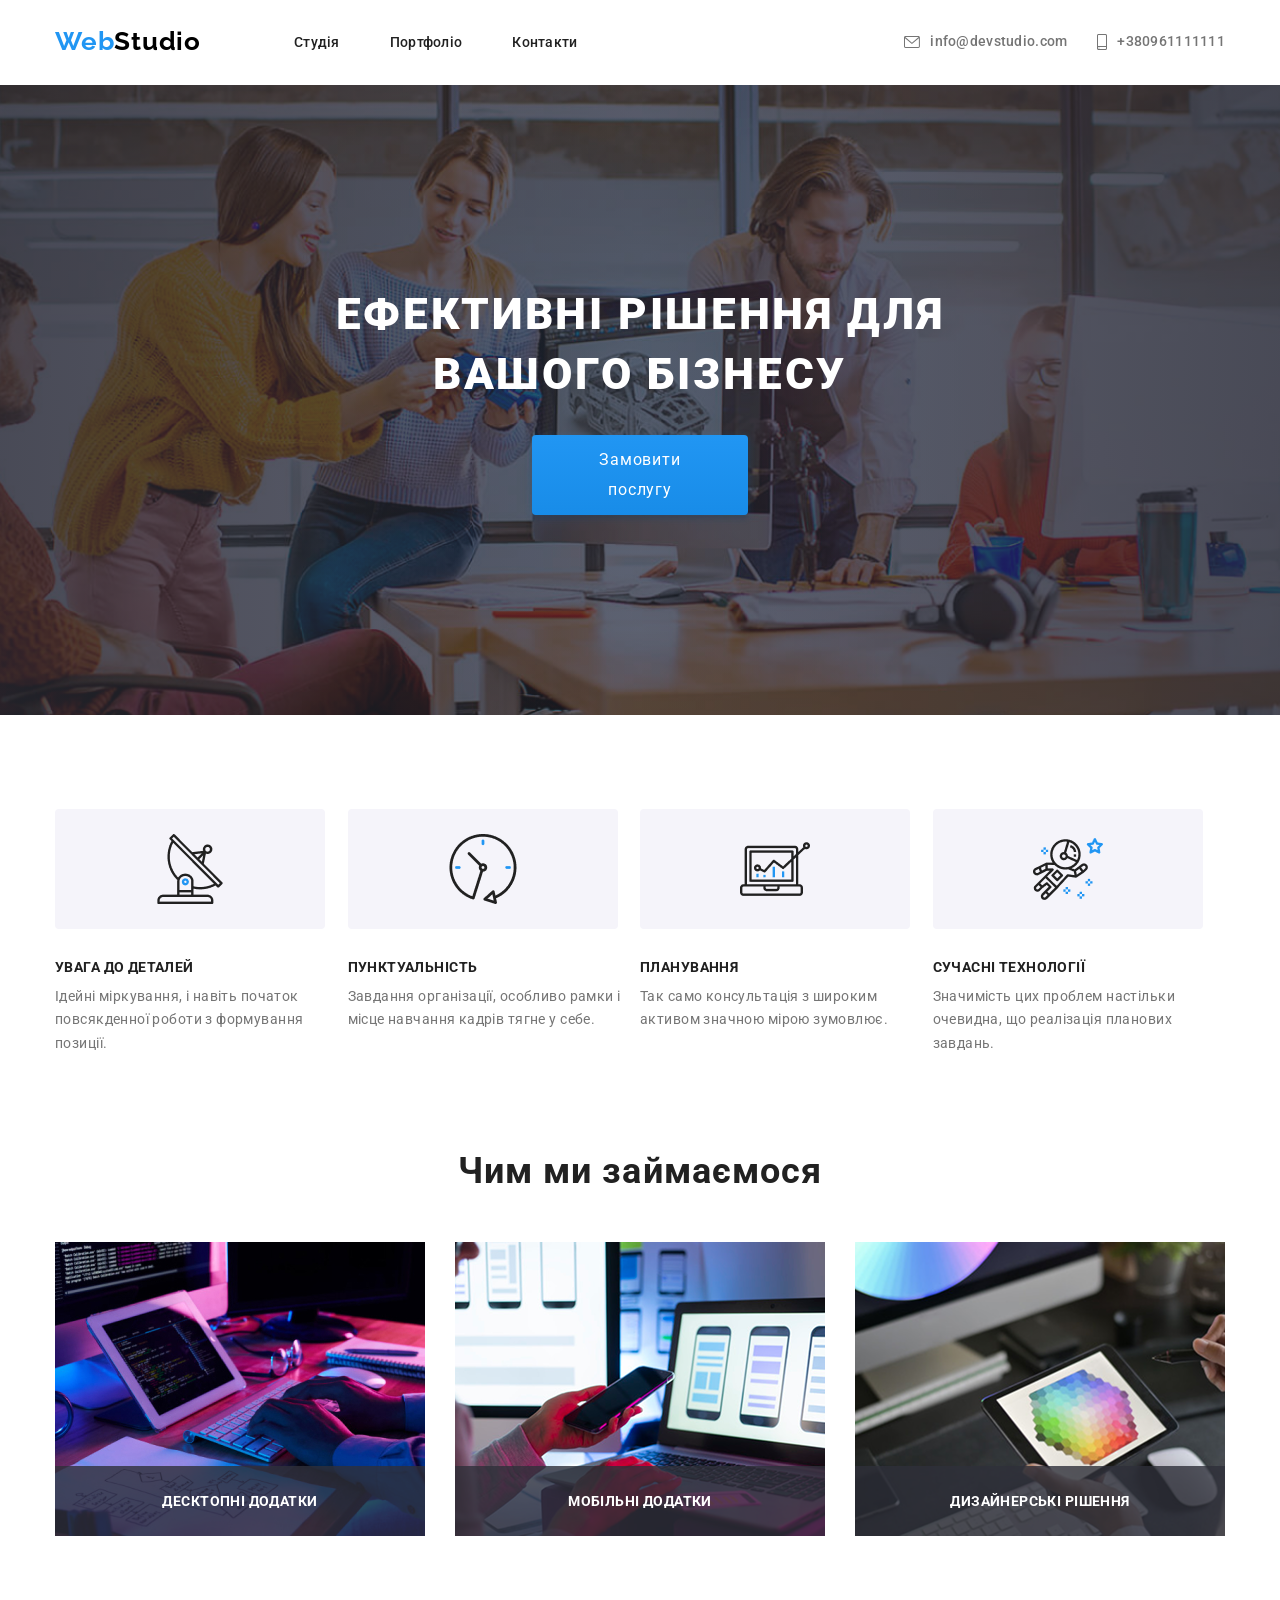
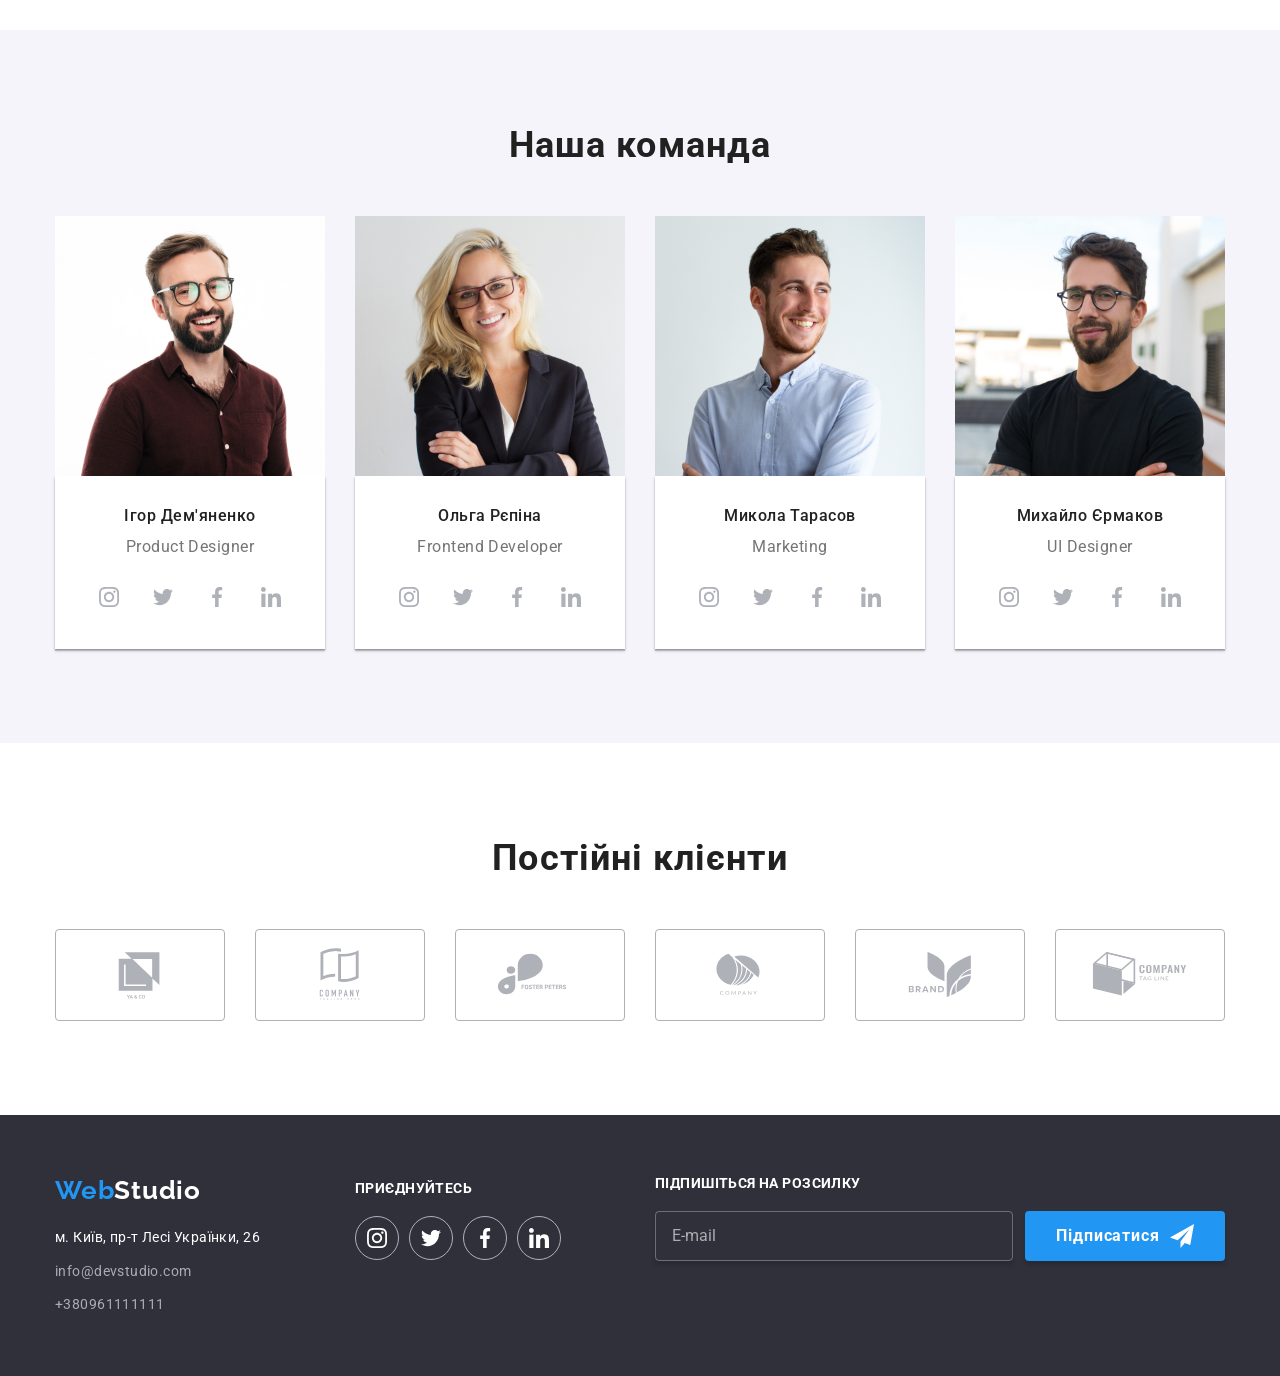
==== index.html @ 9548fa9c "add" ====
<!doctype html>
<html lang="uk">
  <head>
    <meta charset="UTF-8" />
    <meta name="viewport" content="width=device-width, initial-scale=1.0" />

    <title>WebStudio</title>
    <link rel="preconnect" href="https://fonts.googleapis.com" />
    <link rel="preconnect" href="https://fonts.gstatic.com" crossorigin />

    <link
      href="https://fonts.googleapis.com/css2?family=Raleway:wght@400;700&family=Roboto:wght@400;500;700;900&display=swap"
      rel="stylesheet"
    />

    <link
      rel="stylesheet"
      href="https://cdnjs.cloudflare.com/ajax/libs/modern-normalize/3.0.1/modern-normalize.min.css"
      integrity="sha512-q6WgHqiHlKyOqslT/lgBgodhd03Wp4BEqKeW6nNtlOY4quzyG3VoQKFrieaCeSnuVseNKRGpGeDU3qPmabCANg=="
      crossorigin="anonymous"
      referrerpolicy="no-referrer"
    />

    <link rel="stylesheet" href="./CSS/reset.css" />
    <link rel="stylesheet" href="./CSS/style.css" />
  </head>

  <body>
    <!-- ================= HEADER ================= -->

    <header class="heading">
      <div class="container">
        <a class="heading-logo" href="./index.html">
          <span class="heading-span">Web</span>Studio
        </a>

        <!-- Mobile menu button -->

        <button
          class="mobile-menu-open"
          type="button"
          aria-label="Відкрити меню"
        >
          <span></span>
          <span></span>
          <span></span>
        </button>

        <!-- Navigation -->

        <nav class="heading-nav">
          <ul class="heading-list">
            <li class="heading-item">
              <a class="heading-link" href="./index.html"> Студія </a>
            </li>

            <li class="heading-item">
              <a class="heading-link" href="./portfolio/portfolio.html">
                Портфоліо
              </a>
            </li>

            <li class="heading-item">
              <a class="heading-link" href="#"> Контакти </a>
            </li>
          </ul>
        </nav>

        <!-- Contacts -->

        <ul class="heading-spisok">
          <li class="heading-element">
            <a class="heading-adress" href="mailto:info@devstudio.com"
              ><svg class="heading-icons">
                <use href="./pages/symbol-defs.svg#envelope"></use>
              </svg>
              info@devstudio.com
            </a>
          </li>

          <li class="heading-element">
            <a class="heading-adress" href="tel:+380961111111"
              ><svg class="heading-icons">
                <use href="./pages/symbol-defs.svg#smartphone"></use>
              </svg>
              +380961111111
            </a>
          </li>
        </ul>
      </div>
    </header>

    <main>
      <!-- ================= HERO ================= -->

      <section class="hero">
        <div class="container">
          <h1 class="hero-title">Ефективні рішення для вашого бізнесу</h1>

          <button data-modal-open class="hero-button" type="button">
            Замовити послугу
          </button>
        </div>
      </section>

      <!-- ================= ADVANTAGES ================= -->

      <section class="advantages">
        <div class="container">
          <ul class="advantages-list">
            <li class="advantages-items">
              <div class="advantages-img-div">
                <img
                  class="advantages-img"
                  src="./pages/antenna-1.png"
                  alt="antenna"
                />
              </div>
              <h2 class="advantages-title">УВАГА ДО ДЕТАЛЕЙ</h2>
              <p class="advantages-text">
                Ідейні міркування, і навіть початок повсякденної роботи з
                формування позиції.
              </p>
            </li>

            <li class="advantages-items">
              <div class="advantages-img-div">
                <img
                  class="advantages-img"
                  src="./pages/clock-1.png"
                  alt="clock"
                />
              </div>
              <h2 class="advantages-title">ПУНКТУАЛЬНІСТЬ</h2>
              <p class="advantages-text">
                Завдання організації, особливо рамки і місце навчання кадрів
                тягне у себе.
              </p>
            </li>

            <li class="advantages-items">
              <div class="advantages-img-div">
                <img
                  class="advantages-img"
                  src="./pages/diagram-1.png"
                  alt="diagram"
                />
              </div>
              <h2 class="advantages-title">ПЛАНУВАННЯ</h2>
              <p class="advantages-text">
                Так само консультація з широким активом значною мірою зумовлює.
              </p>
            </li>

            <li class="advantages-items">
              <div class="advantages-img-div">
                <img
                  class="advantages-img"
                  src="./pages/astronaut-1.png"
                  alt="astronaut"
                />
              </div>
              <h2 class="advantages-title">СУЧАСНІ ТЕХНОЛОГІЇ</h2>
              <p class="advantages-text">
                Значимість цих проблем настільки очевидна, що реалізація
                планових завдань.
              </p>
            </li>
          </ul>
        </div>
      </section>

      <!-- ================= SERVICES ================= -->

      <section class="perspectief">
        <div class="container">
          <h2 class="perspectief-title">Чим ми займаємося</h2>

          <ul class="perspectief-list">
            <li class="perspectief-item">
              <img
                src="./pages/box-1.jpg"
                alt="Дизайн"
                class="perspectief-photo"
              />
              <div class="perspectief-div">
                <p class="perspektief-text">Десктопні додатки</p>
              </div>
            </li>

            <li class="perspectief-item">
              <img
                src="./pages/img-9.png"
                alt="Розробка"
                class="perspectief-photo"
              />
              <div class="perspectief-div">
                <p class="perspektief-text">Мобільні додатки</p>
              </div>
            </li>

            <li class="perspectief-item">
              <img
                src="./pages/box-3.png"
                alt="Мобільні додатки"
                class="perspectief-photo"
              />
              <div class="perspectief-div">
                <p class="perspektief-text">Дизайнерські рішення</p>
              </div>
            </li>
          </ul>
        </div>
      </section>

      <!-- ================= TEAM ================= -->

      <section class="team">
        <div class="container">
          <h2 class="team-detitle">Наша команда</h2>

          <ul class="team-list">
            <li class="team-items">
              <img
                src="./pages/img.jpg"
                alt="Ігор Дем'яненко"
                class="team-photo"
              />

              <div class="team-div">
                <h3 class="team-title">Ігор Дем'яненко</h3>

                <p class="team-text">Product Designer</p>

                <ul class="team-item">
                  <li class="team-elem">
                    <a href="https://www.instagram.com/" class="team-link">
                      <svg class="team-icon">
                        <use href="./pages/symbol-defs.svg#instagram"></use>
                      </svg>
                    </a>
                  </li>
                  <li class="team-elem">
                    <a href="https://x.com/" class="team-link">
                      <svg class="team-icon">
                        <use href="./pages/symbol-defs.svg#twitter"></use>
                      </svg>
                    </a>
                  </li>
                  <li class="team-elem">
                    <a href="https://www.facebook.com/" class="team-link">
                      <svg class="team-icon">
                        <use href="./pages/symbol-defs.svg#facebook"></use>
                      </svg>
                    </a>
                  </li>
                  <li class="team-elem">
                    <a href="https://www.linkedin.com/" class="team-link">
                      <svg class="team-icon">
                        <use href="./pages/symbol-defs.svg#linkedin"></use>
                      </svg>
                    </a>
                  </li>
                </ul>
              </div>
            </li>

            <li class="team-items">
              <img
                src="./pages/img-1.jpg"
                alt="Ольга Рєпіна"
                class="team-photo"
              />

              <div class="team-div">
                <h3 class="team-title">Ольга Рєпіна</h3>

                <p class="team-text">Frontend Developer</p>

                <ul class="team-item">
                  <li class="team-elem">
                    <a href="https://www.instagram.com/" class="team-link">
                      <svg class="team-icon">
                        <use href="./pages/symbol-defs.svg#instagram"></use>
                      </svg>
                    </a>
                  </li>
                  <li class="team-elem">
                    <a href="https://x.com/" class="team-link">
                      <svg class="team-icon">
                        <use href="./pages/symbol-defs.svg#twitter"></use>
                      </svg>
                    </a>
                  </li>
                  <li class="team-elem">
                    <a href="https://www.facebook.com/" class="team-link">
                      <svg class="team-icon">
                        <use href="./pages/symbol-defs.svg#facebook"></use>
                      </svg>
                    </a>
                  </li>
                  <li class="team-elem">
                    <a href="https://www.linkedin.com/" class="team-link">
                      <svg class="team-icon">
                        <use href="./pages/symbol-defs.svg#linkedin"></use>
                      </svg>
                    </a>
                  </li>
                </ul>
              </div>
            </li>

            <li class="team-items">
              <img
                src="./pages/img-2.jpg"
                alt="Микола Тарасов"
                class="team-photo"
              />

              <div class="team-div">
                <h3 class="team-title">Микола Тарасов</h3>
                <p class="team-text">Marketing</p>

                <ul class="team-item">
                  <li class="team-elem">
                    <a href="https://www.instagram.com/" class="team-link">
                      <svg class="team-icon">
                        <use href="./pages/symbol-defs.svg#instagram"></use>
                      </svg>
                    </a>
                  </li>
                  <li class="team-elem">
                    <a href="https://x.com/" class="team-link">
                      <svg class="team-icon">
                        <use href="./pages/symbol-defs.svg#twitter"></use>
                      </svg>
                    </a>
                  </li>
                  <li class="team-elem">
                    <a href="https://www.facebook.com/" class="team-link">
                      <svg class="team-icon">
                        <use href="./pages/symbol-defs.svg#facebook"></use>
                      </svg>
                    </a>
                  </li>
                  <li class="team-elem">
                    <a href="https://www.linkedin.com/" class="team-link">
                      <svg class="team-icon">
                        <use href="./pages/symbol-defs.svg#linkedin"></use>
                      </svg>
                    </a>
                  </li>
                </ul>
              </div>
            </li>

            <li class="team-items">
              <img
                src="./pages/img-3.jpg"
                alt="Михайло Єрмаков"
                class="team-photo"
              />

              <div class="team-div">
                <h3 class="team-title">Михайло Єрмаков</h3>
                <p class="team-text">UI Designer</p>

                <ul class="team-item">
                  <li class="team-elem">
                    <a href="https://www.instagram.com/" class="team-link">
                      <svg class="team-icon">
                        <use href="./pages/symbol-defs.svg#instagram"></use>
                      </svg>
                    </a>
                  </li>
                  <li class="team-elem">
                    <a href="https://x.com/" class="team-link">
                      <svg class="team-icon">
                        <use href="./pages/symbol-defs.svg#twitter"></use>
                      </svg>
                    </a>
                  </li>
                  <li class="team-elem">
                    <a href="https://www.facebook.com/" class="team-link">
                      <svg class="team-icon">
                        <use href="./pages/symbol-defs.svg#facebook"></use>
                      </svg>
                    </a>
                  </li>
                  <li class="team-elem">
                    <a href="https://www.linkedin.com/" class="team-link">
                      <svg class="team-icon">
                        <use href="./pages/symbol-defs.svg#linkedin"></use>
                      </svg>
                    </a>
                  </li>
                </ul>
              </div>
            </li>
          </ul>
        </div>
      </section>
      <section class="clients">
        <div class="container">
          <h3 class="clients-title">Постійні клієнти</h3>
          <ul class="clients-list">
            <li class="clients-item">
              <a href="" class="clients-link">
                <svg class="client-icon">
                  <use href="./pages/symbol-defs.svg#logoone"></use>
                </svg>
              </a>
            </li>
            <li class="clients-item">
              <a href="" class="clients-link">
                <svg class="client-icon">
                  <use href="./pages/symbol-defs.svg#logotwo"></use>
                </svg>
              </a>
            </li>
            <li class="clients-item">
              <a href="" class="clients-link">
                <svg class="client-icon">
                  <use href="./pages/symbol-defs.svg#logothree"></use>
                </svg>
              </a>
            </li>
            <li class="clients-item">
              <a href="" class="clients-link">
                <svg class="client-icon">
                  <use href="./pages/symbol-defs.svg#logofour"></use>
                </svg>
              </a>
            </li>
            <li class="clients-item">
              <a href="" class="clients-link">
                <svg class="client-icon">
                  <use href="./pages/symbol-defs.svg#logofive"></use>
                </svg>
              </a>
            </li>
            <li class="clients-item">
              <a href="" class="clients-link">
                <svg class="client-icon">
                  <use href="./pages/symbol-defs.svg#logosix"></use>
                </svg>
              </a>
            </li>
          </ul>
        </div>
      </section>
    </main>

    <!-- ================= FOOTER ================= -->

    <footer class="footer">
      <div class="container">
        <div class="footer-box">
          <div class="footer-logo-wrap">
          <a class="footer-logo" href="./index.html">
            <span class="footer-span">Web</span>Studio
          </a>
          </div>

          <ul class="footer-list">
            <li class="footer-item">
              <a class="footer-contact" href="#">
                м. Київ, пр-т Лесі Українки, 26
              </a>
            </li>

            <li class="footer-item">
              <a class="footer-contact" href="mailto:info@devstudio.com">
                info@devstudio.com
              </a>
            </li>

            <li class="footer-item">
              <a class="footer-contact" href="tel:+380961111111">
                +380961111111
              </a>
            </li>
          </ul>
        </div>
        <ul class="footer-links">
          <li class="footer-items">
            <h2 class="footer-title">приєднуйтесь</h2>
          </li>
          <li class="footer-items">
            <a class="footer-link" href="https://www.instagram.com/">
              <svg class="footer-icon">
                <use href="./pages/symbol-defs.svg#instagram"></use>
              </svg>
            </a>
          </li>
          <li class="footer-items">
            <a class="footer-link" href="https://www.X.com">
              <svg class="footer-icon">
                <use href="./pages/symbol-defs.svg#twitter"></use>
              </svg>
            </a>
          </li>
          <li class="footer-items">
            <a class="footer-link" href="https://www.facebook.com/">
              <svg class="footer-icon">
                <use href="./pages/symbol-defs.svg#facebook"></use>
              </svg>
            </a>
          </li>
          <li class="footer-items">
            <a class="footer-link" href="https://www.linkedin.com/">
              <svg class="footer-icon">
                <use href="./pages/symbol-defs.svg#linkedin"></use>
              </svg>
            </a>
          </li>
        </ul>
        <form class="footer-form">
          <h2 class="footer-detitle">Підпишіться на розсилку</h2>

          <div class="footer-subscribe">
            <textarea
              class="footer-send"
              placeholder="E-mail"
              name="E-mail"
            ></textarea>

            <button class="footer-btn" type="submit">
              Підписатися
              <svg class="footer-tlg">
                <use href="./pages/symbol-defs.svg#send"></use>
              </svg>
            </button>
          </div>
        </form>
      </div>
    </footer>

    <!-- ================= MODAL ================= -->

    <div data-modal class="back-drop is-hidden">
      <div class="modal">
        <button
          data-modal-close
          class="modal-close"
          type="button"
          aria-label="Закрити"
        >
          <svg class="modal-close-icon">
            <use href="./pages/symbol-defs.svg#close"></use>
          </svg>
        </button>

        <h2 class="modal-title">Залиште свої дані, ми вам передзвонимо</h2>
        <form>
          <label class="modal-label">
            <p class="modal-text">Ім'я</p>

            <div class="input-wrapper">
              <svg class="input-icon">
                <use href="./pages/symbol-defs.svg#person"></use>
              </svg>

              <input class="modal-input" type="text" name="name" />
            </div>
          </label>

          <label class="modal-label">
            <p class="modal-text">Телефон</p>

            <div class="input-wrapper">
              <svg class="input-icon">
                <use href="./pages/symbol-defs.svg#phone"></use>
              </svg>

              <input class="modal-input" type="tel" name="phone" />
            </div>
          </label>

          <label class="modal-label">
            <p class="modal-text">Пошта</p>

            <div class="input-wrapper">
              <svg class="input-icon">
                <use href="./pages/symbol-defs.svg#email"></use>
              </svg>

              <input class="modal-input" type="email" name="email" />
            </div>
          </label>

          <label class="modal-label">
            <p class="modal-text">Коментар</p>

            <textarea
              class="modal-textarea"
              name="comment"
              placeholder="Введіть текст"
            ></textarea>
          </label>
        </form>
        <form>
          <label class="checkbox-label">
            <input type="checkbox" class="checkbox-input" name="agreement" />

            <span class="checkbox-custom"></span>

            <p class="checkbox-text">
              Погоджуюся з розсилкою та приймаю
              <span class="link">Умови договору</span>
            </p>
          </label>

          <label class="btn-label">
            <button class="btn" type="submit">Відправити</button>
          </label>
        </form>
      </div>
    </div>

    <!-- ================= MOBILE MENU ================= -->

    <div class="mobile-menu">
      <div class="mobile-menu-container">
        <button
          class="mobile-menu-close"
          type="button"
          aria-label="Закрити меню"
        >
          ×
        </button>

        <nav class="mobile-nav">
          <ul class="mobile-nav-list">
            <li class="mobile-nav-item">
              <a
                class="mobile-nav-link mobile-nav-link-active"
                href="./index.html"
              >
                Студія
              </a>
            </li>

            <li class="mobile-nav-item">
              <a class="mobile-nav-link" href="./portfolio/portfolio.html">
                Портфоліо
              </a>
            </li>

            <li class="mobile-nav-item">
              <a class="mobile-nav-link" href="#"> Контакти </a>
            </li>
          </ul>
        </nav>

        <div class="mobile-contacts">
          <a class="mobile-phone" href="tel:+380961111111">
            +38 096 111 11 11
          </a>

          <a class="mobile-email" href="mailto:info@devstudio.com">
            info@devstudio.com
          </a>

          <ul class="mobile-socials">
            <li>
              <a href="#"> Instagram </a>
            </li>

            <li>
              <a href="#"> Twitter </a>
            </li>

            <li>
              <a href="#"> Facebook </a>
            </li>

            <li>
              <a href="#"> LinkedIn </a>
            </li>
          </ul>
        </div>
      </div>
    </div>

    <!-- ================= JS ================= -->

    <script src="./JS/modal.js"></script>
    <script src="./JS/mobile-menu.js"></script>
  </body>
</html>
---- CSS/style.css ----
:root {
  --link-color: #2196f3;
  --logo-color: #000000;
  --main-color: #212121;
  --text-color: #757575;
  --only-color: #ffffff;
  --bg-color: #2f303a;
  --team-color: #f5f4fa;
  --two-color: rgba(255, 255, 255, 0.6);
}

.roboto-uniquifier {
  font-family: "Roboto", sans-serif;
  font-optical-sizing: auto;
  font-style: normal;
  font-variation-settings: "wdth" 100;
}

.raleway-uniquifier {
  font-family: "Raleway", sans-serif;
  font-optical-sizing: auto;
  font-style: normal;
}

body {
  font-family: "Roboto", sans-serif;
}

/* =========================
   CONTAINER
========================= */

.container {
  max-width: 1200px;
  padding: 0 15px;
  margin: 0 auto;
  width: 100%;
}

/* =========================
   HEADER
========================= */

.heading {
  display: flex;
  padding-top: 10px;
  padding-bottom: 10px;
}

.heading .container {
  display: flex;
  align-items: center;
}

.heading-nav {
  text-decoration: none;
  display: none;
}

.heading-logo {
  color: var(--logo-color);
  font-family: Raleway, sans-serif;
  font-size: 24px;
  font-weight: 700;
  line-height: 1.38;
  letter-spacing: 0.72px;
  margin-right: auto;
}

.heading-span {
  color: var(--link-color);
}

.heading-list {
  display: flex;
  gap: 50px;
}

.heading-link {
  position: relative;
  color: var(--main-color);
  font-size: 14px;
  font-weight: 500;
  line-height: 1.14;
  letter-spacing: 0.28px;
}

.heading-link::after {
  content: "";
  position: absolute;
  left: 0;
  bottom: -11px;
  width: 100%;
  height: 4px;
  background-color: var(--link-color);
  border-radius: 2px;
  opacity: 0;
  transition: opacity 250ms;
}

.heading-link:hover::after {
  opacity: 1;
}

.heading-link:hover {
  color: var(--link-color);
}

.heading-spisok {
  display: none;
  margin-left: auto;
}

.heading-icons {
  width: 16px;
  height: 12px;
  fill: currentColor;
}

.heading-adress {
  color: var(--text-color);
  font-size: 14px;
  font-weight: 500;
  line-height: 1.14;
  letter-spacing: 0.28px;
  display: flex;
  align-items: center;
  gap: 10px;
  transition: color 250ms ease;
}

.heading-adress:hover,
.heading-adress:focus {
  color: var(--link-color);
}

.heading-adress:hover .heading-icons {
  fill: #2196f3;
}

.heading-adress:hover .heading-icons {
  fill: #2196f3;
}

.heading-element:last-child .heading-icons {
  width: 10px;
  height: 16px;
}

.heading-element:last-child .heading-icons:hover {
  fill: #2196f3;
}

/* =========================
   HERO
========================= */

.hero {
  padding-top: 118px;
  padding-bottom: 118px;

  background:
    linear-gradient(
      90deg,
      rgba(47, 48, 58, 0.7) 0%,
      rgba(47, 48, 58, 0.45) 50%,
      rgba(47, 48, 58, 0.7) 100%
    ),
    radial-gradient(
      circle at 50% 45%,
      rgba(33, 150, 243, 0.12) 0%,
      rgba(47, 48, 58, 0) 55%
    ),
    url("../pages/Img10.png") center / cover no-repeat;

  text-align: center;
}

.hero-title {
  color: var(--only-color);
  text-align: center;
  font-size: 26px;
  line-height: 1.36;
  font-weight: 900;
  letter-spacing: 1.56px;
  text-transform: uppercase;
  width: 100%;
  margin: 0 auto 30px;

  animation: heroTitle 1s ease;
}

.hero-button {
  width: 216px;
  color: var(--only-color);
  text-align: center;
  font-size: 16px;
  line-height: 30px;
  letter-spacing: 0.96px;
  border-radius: 4px;

  background: linear-gradient(180deg, #2196f3 0%, #188ce8 100%);

  box-shadow:
    0 4px 4px rgba(0, 0, 0, 0.15),
    0 2px 8px rgba(33, 150, 243, 0.2);

  padding: 10px 32px;
}

/* =========================
   ADVANTAGES
========================= */

.advantages {
  padding-top: 60px;
  padding-bottom: 60px;
}

.advantages-list {
  display: grid;
  grid-template-columns: 1fr;
}

.advantages-img {
  width: 70px;
  height: 70px;
}

.advantages-img-div {
  width: 270px;
  height: 120px;
  border-radius: 4px;
  background: #f5f4fa;
  display: flex;
  align-items: center;
  text-align: center;
  justify-content: center;
  margin-bottom: 30px;
}

.advantages-title {
  margin-bottom: 10px;
  color: #212121;
  text-align: left;
  font-family: Roboto, sans-serif;
  font-size: 14px;
  font-style: normal;
  font-weight: 700;
  line-height: normal;
  letter-spacing: 0.42px;
  text-transform: uppercase;
}

.advantages-text {
  color: var(--text-color);
  font-size: 14px;
  font-weight: 400;
  line-height: 1.71;
  letter-spacing: 0.42px;
}

/* =========================
   SERVICES
========================= */

.perspectief {
  padding-bottom: 94px;
  display: none;
}

.perspectief-list {
  display: flex;
  gap: 30px;
}

.perspectief-title {
  color: var(--main-color);
  text-align: center;
  font-size: 36px;
  font-weight: 700;
  line-height: normal;
  letter-spacing: 1.08px;
  margin-bottom: 50px;
}

.perspectief-photo {
  width: 370px;
  height: 294px;
}

.perspectief-item {
  position: relative;
}

.perspectief-div {
  position: absolute;
  left: 0;
  bottom: 0;

  width: 370px;
  height: 70px;

  background: rgba(47, 48, 58, 0.8);

  display: flex;
  align-items: center;
  justify-content: center;
  text-align: center;
}

.perspektief-text {
  color: #fff;
  text-align: center;
  font-family: Roboto, sans-serif;
  font-size: 14px;
  font-weight: 700;
  line-height: normal;
  letter-spacing: 0.42px;
  text-transform: uppercase;
  margin: 0;
}

/* =========================
   TEAM
========================= */

.team {
  padding-top: 60px;
  padding-bottom: 60px;
  background-color: var(--team-color);
}

.team-list {
  display: grid;
  grid-template-columns: 100%;
  gap: 30px;
}

.team-div {
  background-color: var(--only-color);
  padding-top: 30px;
  padding-bottom: 30px;

  box-shadow:
    0 2px 1px rgba(0, 0, 0, 0.12),
    0 1px 1px rgba(0, 0, 0, 0.14),
    0 2px 3px rgba(0, 0, 0, 0.2);
}

.team-detitle {
  color: var(--main-color);
  text-align: center;
  font-size: 36px;
  font-weight: 700;
  line-height: 1.17;
  letter-spacing: 1.08px;
  margin-bottom: 50px;
}

.team-title {
  color: #212121;
  text-align: center;
  font-family: Roboto, sans-serif;
  font-size: 16px;
  font-weight: 500;
  line-height: normal;
  letter-spacing: 0.48px;
  margin-bottom: 10px;
}

.team-text {
  color: var(--text-color);
  text-align: center;
  font-size: 16px;
  font-weight: 400;
  line-height: 1.5;
  letter-spacing: 0.48px;
}

.team-item {
  display: flex;
  justify-content: center;
  gap: 10px;
  margin-top: 16px;
}

.team-icon {
  width: 20px;
  height: 20px;
  fill: #afb1b8;
}

.team-link {
  width: 44px;
  height: 44px;
  display: flex;
  justify-content: center;
  align-items: center;
  border-radius: 50%;
}

.team-link:hover {
  background-color: #2196f3;
}

.team-link:hover .team-icon {
  fill: #fff;
}

/* =========================
   CLIENTS
========================= */

.clients {
  padding-top: 94px;
  padding-bottom: 94px;
}

.clients-title {
  color: #212121;
  text-align: center;
  font-family: Roboto, sans-serif;
  font-size: 36px;
  font-weight: 700;
  line-height: normal;
  letter-spacing: 1.08px;
}

.clients-list {
  display: flex;
  gap: 30px;
  justify-content: center;
  margin-top: 50px;
}

.client-icon {
  width: 106px;
  height: 60px;
  fill: #afb1b8;
}

.clients-link {
  width: 170px;
  height: 92px;
  border-radius: 4px;
  border: 1px solid #afb1b8;

  display: flex;
  justify-content: center;
  align-items: center;
}

.clients-link:hover {
  border: 1px solid #2196f3;
}

.clients-link:hover .client-icon {
  fill: #2196f3;
}

/* =========================
   FOOTER
========================= */

.footer {
  padding-top: 60px;
  padding-bottom: 60px;
  background-color: var(--bg-color);
}

.footer-span {
  color: var(--link-color);
}

.footer-logo {
  display: inline-block;
  color: var(--only-color);
  font-family: Raleway, sans-serif;
  font-size: 26px;
  font-weight: 700;
  line-height: 1.19;
  letter-spacing: 0.78px;
  margin-bottom: 20px;
}

.footer-item:first-child .footer-contact {
  display: inline-block;
  color: var(--only-color);
  font-size: 14px;
  font-weight: 400;
  line-height: 1.71;
  letter-spacing: 0.42px;
  margin-bottom: 9px;
}

.footer-item:nth-child(2) .footer-contact {
  color: var(--two-color);
  font-family: Roboto, sans-serif;
  font-size: 14px;
  font-weight: 400;
  line-height: 24px;
  letter-spacing: 0.42px;
  margin-bottom: 9px;
}

.footer-item:last-child .footer-contact {
  color: var(--two-color);
  font-family: Roboto, sans-serif;
  font-size: 14px;
  font-weight: 400;
  line-height: 24px;
  letter-spacing: 0.42px;
}

.footer-box {
  text-align: center;
}

.footer-title {
  width: 116px;
  height: 16px;
  color: #fff;
  font-family: Roboto;
  font-size: 14px;
  font-style: normal;
  font-weight: 700;
  line-height: normal;
  letter-spacing: 0.42px;
  text-transform: uppercase;
}

.footer-sponsors {
  width: 20px;
  height: 20px;
}

.footer-icon {
  width: 20px;
  height: 20px;
  fill: #fff;
  transition: fill 250ms ease;
}

.footer-link {
  width: 44px;
  height: 44px;
  border-radius: 50%;
  border: 1px solid #afb1b8;

  display: flex;
  justify-content: center;
  align-items: center;

  transition:
    background-color 250ms ease,
    border-color 250ms ease;
}

.footer-link:hover {
  background-color: #2196f3;
}

.footer-links {
  width: 206px;
  height: 80px;

  display: flex;
  flex-wrap: wrap;
  align-content: flex-start;
  column-gap: 10px;
  row-gap: 20px;

  margin: 0;
  padding: 0;
  list-style: none;
}

.footer-items:first-child {
  width: 100%;
}

.footer-title {
  margin: 0;
}
.footer-form {
  margin-left: 93px;
}

.footer-detitle {
  margin: 0 0 20px 0;

  color: #fff;
  font-family: Roboto, sans-serif;
  font-size: 14px;
  font-weight: 700;
  line-height: normal;
  letter-spacing: 0.42px;
  text-transform: uppercase;
}

.footer-subscribe {
  display: flex;
  align-items: center;
  gap: 12px;
}

.footer-send {
  width: 358px;
  height: 50px;

  padding: 15px 16px;

  border-radius: 4px;
  border: 1px solid rgba(255, 255, 255, 0.3);
  background: transparent;
  box-shadow: 0 4px 4px rgba(0, 0, 0, 0.15);

  color: #fff;
  resize: none;
}

.footer-send::placeholder {
  color: rgba(255, 255, 255, 0.6);
}

.footer-btn {
  width: 200px;
  height: 50px;

  display: flex;
  align-items: center;
  justify-content: center;
  gap: 10px;

  border: none;
  border-radius: 4px;

  background: #2196f3;
  box-shadow: 0 4px 4px rgba(0, 0, 0, 0.15);

  color: #fff;
  text-align: center;
  font-family: Roboto, sans-serif;
  font-size: 16px;
  font-weight: 700;
  line-height: 30px;
  letter-spacing: 0.96px;
}

.footer-tlg {
  width: 24px;
  height: 24px;
  fill: #fff;
}

/* =========================
   ANIMATIONS
========================= */

@keyframes heroTitle {
  0% {
    opacity: 0;
    transform: translateY(-50px);
  }

  100% {
    opacity: 1;
    transform: translateY(0);
  }
}

.heading-logo:hover {
  animation: logoRotate 0.7s;
}

@keyframes logoRotate {
  0% {
    transform: rotate(0deg);
  }

  50% {
    transform: rotate(8deg);
  }

  100% {
    transform: rotate(0deg);
  }
}

.team-items:hover {
  animation: teamCard 0.5s forwards;
}

@keyframes teamCard {
  0% {
    transform: scale(1);
  }

  100% {
    transform: scale(1.05);
  }
}

.item:hover {
  animation: portfolioAnim 0.5s forwards;
}

@keyframes portfolioAnim {
  0% {
    transform: scale(1);
  }

  100% {
    transform: scale(1.03);
  }
}

/* =========================
   DECORATIVE LINE
========================= */

.product-title {
  position: relative;
  display: inline-block;
}

.product-title::after {
  content: "";
  position: absolute;
  left: 0;
  bottom: -10px;
  width: 100%;
  height: 3px;
  background: #d23166;
}

/* =========================
   PORTFOLIO
========================= */

.portfolio {
  padding-top: 94px;
  padding-bottom: 94px;
}

.portfolio-list {
  display: flex;
  flex-wrap: wrap;
  gap: 8px;
  margin-bottom: 50px;
}

.portfolio-button {
  color: #212121;
  text-align: center;
  font-size: 16px;
  font-weight: 500;
  line-height: 1.63;
  letter-spacing: 0.48px;
  border-radius: 4px;
  background: #f5f4fa;
  gap: 22px;
}

.portfolio-span {
  font-size: 16px;
  padding: 6px 25px;
}

.portfolio-button:hover {
  background: linear-gradient(180deg, #2196f3 0%, #188ce8 100%);

  color: #fff;

  box-shadow: 0 2px 4px rgba(0, 0, 0, 0.12);
}

.portfolio-spisok {
  display: flex;
  flex-wrap: wrap;
  gap: 30px;
}

.item {
  outline: 1px solid #eee;
  background: #fff;
  width: 100%;

  box-shadow: 0 1px 2px rgba(0, 0, 0, 0.04);

  transition:
    box-shadow 250ms ease,
    transform 250ms ease;
}

.overlay-box {
  position: relative;
  overflow: hidden;
}

.overlay-text {
  position: absolute;
  top: 0;
  left: 0;
  width: 100%;
  height: 100%;
  padding: 40px 24px;

  background: linear-gradient(
    180deg,
    rgba(33, 150, 243, 0.9) 0%,
    rgba(24, 140, 232, 0.92) 100%
  );

  color: #ffffff;
  font-size: 20px;
  line-height: 1.5;

  transform: translateY(100%);
  transition: transform 250ms ease;
}

.item:hover .overlay-text {
  transform: translateY(0);
}

.item:hover {
  box-shadow:
    0 1px 1px rgba(0, 0, 0, 0.12),
    0 4px 4px rgba(0, 0, 0, 0.1),
    0 4px 6px rgba(0, 0, 0, 0.08);
}

.portfolio-photo {
  display: block;
  width: 100%;
  height: auto;
}

.portfolio-bg {
  padding: 20px 24px;
}

.all-title {
  color: #212121;
  font-size: 18px;
  font-weight: 700;
  line-height: 2;
  letter-spacing: 1.08px;
  margin-bottom: 4px;
}

.all-text {
  color: #757575;
  font-size: 16px;
  font-weight: 400;
  line-height: 1.88;
  letter-spacing: 0.48px;
  margin-top: 4px;
}

/* =========================
   MODAL
========================= */

.back-drop {
  position: fixed;
  top: 0;
  left: 0;
  width: 100%;
  height: 100%;

  background-color: rgba(0, 0, 0, 0.407);

  display: flex;
  justify-content: center;
  align-items: center;
}

.modal {
  position: relative;
  width: 528px;
  height: 581px;
  border-radius: 4px;
  background: #fff;

  box-shadow:
    0 1px 3px rgba(0, 0, 0, 0.12),
    0 1px 1px rgba(0, 0, 0, 0.14),
    0 2px 1px rgba(0, 0, 0, 0.2);

  transform: scale(1);
  padding: 40px;

  transition: transform 1500ms cubic-bezier(0.19, 1, 0.22, 1);
}

.modal-close {
  position: absolute;
  top: 8px;
  right: 8px;

  width: 30px;
  height: 30px;

  padding: 0;

  display: flex;
  justify-content: center;
  align-items: center;

  background-color: #fff;
  border: 1px solid rgba(0, 0, 0, 0.1);
  border-radius: 50%;

  cursor: pointer;
}

.modal-close-icon:hover {
  fill: #2196f3;
}

.modal-close-icon {
  width: 18px;
  height: 18px;
  fill: #000;
}

.modal-title {
  color: #212121;
  text-align: center;
  font-family: Roboto;
  font-size: 20px;
  font-style: normal;
  font-weight: 700;
  line-height: normal;
  letter-spacing: 0.6px;
  margin-bottom: 12px;
}

.modal-label {
  display: block;
}

.modal-text {
  color: #757575;
  font-family: Roboto;
  font-size: 12px;
  font-style: normal;
  font-weight: 400;
  line-height: normal;
  letter-spacing: 0.12px;
  margin-top: 10px;
}

.modal-input {
  display: block;
  width: 100%;
  height: 50px;
  border-radius: 4px;
  border: 1px solid rgba(33, 33, 33, 0.2);
}

.modal-textarea {
  width: 448px;
  height: 120px;
  display: block;
  border-radius: 4px;
  border: 1px solid rgba(33, 33, 33, 0.2);
}

.input-wrapper {
  position: relative;
}

.input-wrapper input {
  width: 100%;
  height: 40px;
  padding-left: 40px;
}

.input-icon {
  position: absolute;
  left: 12px;
  top: 50%;
  transform: translateY(-50%);

  width: 18px;
  height: 18px;
  fill: #212121;
}

.input-icon:hover {
  fill: #2196f3;
}

textarea {
  display: block;
  width: 100%;
  resize: none;
  height: 150px;
}

.btn-label {
  display: flex;
  justify-content: center;
  align-items: center;
}

.btn {
  color: #fff;
  text-align: center;
  font-family: Roboto, sans-serif;
  font-size: 16px;
  font-weight: 700;
  line-height: 30px;
  letter-spacing: 0.96px;

  background: linear-gradient(180deg, #2196f3 0%, #188ce8 100%);

  box-shadow:
    0 4px 4px rgba(0, 0, 0, 0.15),
    0 2px 8px rgba(33, 150, 243, 0.18);

  width: 200px;
  height: 50px;
  margin-top: 30px;
  border-radius: 4px;
  border: none;
}

.is-hidden {
  opacity: 0;
  pointer-events: none;
  visibility: hidden;
}

.is-hidden .modal {
  transform: scale(0);
}

/* =========================
   CHECKBOX
========================= */

.checkbox-input {
  position: absolute;
  opacity: 0;
  width: 16px;
  height: 15px;
  color: #212121;
}

.checkbox-text {
  color: #757575;
  font-family: Roboto;
  font-size: 14px;
  font-style: normal;
  font-weight: 400;
  line-height: 24px;
  letter-spacing: 0.42px;
}

.link {
  color: #2196f3;
  text-decoration-line: underline;
  text-decoration-style: solid;
  text-decoration-skip-ink: none;
  text-decoration-thickness: auto;
  text-underline-offset: auto;
  text-underline-position: from-font;
}

.checkbox-custom {
  display: inline-block;
  width: 20px;
  height: 20px;

  border: 2px solid #aaa;
  border-radius: 4px;
  background-color: #fff;

  transition:
    background-color 0.2s ease,
    border-color 0.2s ease;

  position: relative;
  flex-shrink: 0;
}

.checkbox-label {
  display: flex;
  align-items: center;
  gap: 10px;
  cursor: pointer;
  user-select: none;
  margin-top: 20px;
}

.checkbox-custom::before {
  content: "";
  display: block;

  width: 5px;
  height: 10px;

  border: 2px solid #fff;
  border-top: none;
  border-left: none;

  transform: rotate(45deg);

  position: absolute;
  top: 2px;
  left: 6px;

  opacity: 0;
  transition: opacity 0.2s ease;
}

.checkbox-input:checked + .checkbox-custom {
  background-color: #4a90e2;
  border-color: #4a90e2;
}

.checkbox-input:checked + .checkbox-custom::before {
  opacity: 1;
}

.checkbox-input:focus-visible + .checkbox-custom {
  outline: 2px solid #4a90e2;
  outline-offset: 2px;
}

/* =========================
   MOBILE MENU
========================= */

.mobile-menu {
  position: fixed;
  z-index: 9999;
  top: 0;
  left: 0;

  width: 100%;
  height: 100vh;

  background-color: #fff;

  transform: translateX(100%);
  transition: transform 300ms ease;

  visibility: hidden;
}

.mobile-menu.is-open {
  transform: translateX(0);
  visibility: visible;
}

.mobile-menu-container {
  position: relative;
  width: 100%;
  height: 100%;
  padding: 48px 40px;
}

.mobile-menu-close {
  position: absolute;
  top: 10px;
  right: 15px;

  width: 40px;
  height: 40px;

  border: none;
  background: transparent;

  font-size: 40px;
  line-height: 40px;
  cursor: pointer;
}

.mobile-nav-list {
  display: flex;
  flex-direction: column;
  gap: 30px;

  margin: 0;
  padding: 0;
}

.mobile-nav-link {
  color: #212121;
  font-size: 40px;
  line-height: 1.2;
  text-decoration: none;
}

.mobile-nav-link:hover {
  color: #2196f3;
}

.mobile-contacts {
  position: absolute;
  left: 40px;
  bottom: 40px;

  display: flex;
  flex-direction: column;
}

.mobile-phone {
  color: #757575;
  font-size: 24px;
  text-decoration: none;
  margin-bottom: 20px;
}

.mobile-email {
  color: #757575;
  font-size: 20px;
  text-decoration: none;
  margin-bottom: 20px;
}

.mobile-socials {
  display: flex;
  gap: 15px;
  margin: 0;
  padding: 0;
}

.mobile-socials a {
  color: #2196f3;
  text-decoration: none;
}

.mobile-menu-open {
  display: flex;
  flex-direction: column;
  justify-content: space-between;

  width: 24px;
  height: 24px;

  padding: 3px 2px;
  border: none;
  background: transparent;

  cursor: pointer;
}

.mobile-menu-open span {
  display: block;
  width: 100%;
  height: 2px;
  background-color: #212121;
}

/* =========================
   TABLET
========================= */

@media (min-width: 480px) {
  .container {
    width: 480px;
  }

  .hero-title {
    width: 360px;
  }
}

@media (min-width: 768px) {
  .container {
    width: 768px;
  }

  .mobile-menu-open {
    display: none;
  }

  .mobile-menu {
    display: none;
  }

  .hero-button {
    width: 216px;
  }

  .heading {
    padding-top: 21px;
    padding-bottom: 21px;
  }

  .heading-logo {
    font-size: 24px;
    letter-spacing: 0.72px;
    margin-right: 88px;
  }

  .heading-nav {
    display: block;
  }

  .heading-spisok {
    display: flex;
    flex-direction: column;
    gap: 10px;
  }

  .advantages-list {
    grid-template-columns: repeat(2, 1fr);
  }

  .advantages-img-div {
    width: 354px;
    height: 120px;
  }

  .team-list {
    grid-template-columns: repeat(2, 1fr);
  }

  .clients-list {
    display: grid;
    grid-template-columns: repeat(3, 1fr);
    gap: 20px;
    margin-top: 50px;
  }

  .clients-item {
    width: 100%;
  }

  .portfolio-list {
    display: flex;
    align-items: center;
    text-align: center;
    justify-content: center;
    gap: 8px;
  }

  .portfolio-spisok {
    display: flex;
    flex-wrap: wrap;
    gap: 30px;
  }

  .item {
    width: calc(50% - 15px);
  }

  .footer .container {
    display: flex;
    flex-wrap: wrap;
  }

  .footer-box {
    width: 50%;
    text-align: center;
  }

  .footer-logo {
    display: inline-block;
    margin-bottom: 20px;
  }

  .footer-item:first-child .footer-contact {
    display: inline-block;
    text-align: left;
  }

  .footer-item:nth-child(2) .footer-contact,
  .footer-item:last-child .footer-contact {
    display: block;
    text-align: center;
  }

  .footer-links {
    width: 50%;
    height: auto;

    display: grid;
    grid-template-columns: repeat(4, 44px);
    justify-content: center;
    align-items: start;
    gap: 10px;

    margin: 0;
    padding: 0;
  }

  .footer-items:first-child {
    grid-column: 1 / -1;
    width: 100%;
    text-align: center;
  }

  .footer-form {
    width: 100%;
    margin: 50px 0 0;
    display: flex;
    flex-direction: column;
    align-items: center;
  }

  .footer-subscribe {
    display: flex;
    flex-direction: column;
    align-items: center;
    gap: 15px;
  }

  .footer-btn {
    margin: 0;
  }
}

/* =========================
   DESKTOP
========================= */

@media (min-width: 1200px) {
  .container {
    width: 1200px;
  }

  .heading {
    padding-top: 24px;
    padding-bottom: 25px;
  }

  .heading-logo {
    font-size: 26px;
    letter-spacing: 0.78px;
    margin-right: 93px;
  }

  .heading-spisok {
    flex-direction: row;
    gap: 30px;
  }

  .hero {
    padding-top: 200px;
    padding-bottom: 200px;
  }

  .hero-title {
    font-size: 44px;
    line-height: 1.36;
    letter-spacing: 2.64px;
    width: 696px;
  }

  .advantages {
    padding-top: 94px;
    padding-bottom: 94px;
  }

  .advantages-list {
    grid-template-columns: repeat(4, 1fr);
  }

  .advantages-img-div {
    width: 270px;
    height: 120px;
  }

  .perspectief {
    display: block;
  }

  .team {
    padding-top: 94px;
    padding-bottom: 94px;
  }

  .team-title {
    margin-bottom: 10px;
    letter-spacing: 0.48px;
    font-size: 16px;
  }

  .team-list {
    display: flex;
  }

  .clients-list {
    display: flex;
    gap: 30px;
  }

  .clients-item {
    width: calc((100% - 150px) / 6);
  }

  .footer .container {
    display: flex;
    align-items: flex-start;
    flex-wrap: nowrap;
  }

  .footer-box {
    width: 230px;
    flex-shrink: 0;
    text-align: left;
  }

  .footer-logo {
    margin-bottom: 20px;
  }

  .footer-list {
    margin: 0;
    padding: 0;
  }

  .footer-item:first-child .footer-contact {
    text-align: left;
  }

  .footer-item:nth-child(2) .footer-contact,
  .footer-item:last-child .footer-contact {
    text-align: left;
  }

  .footer-links {
    width: 206px;
    height: 80px;

    display: flex;
    flex-wrap: wrap;

    margin: 5px 0 0 70px;
    padding: 0;

    column-gap: 10px;
    row-gap: 20px;

    align-content: flex-start;
  }

  .footer-items:first-child {
    width: 100%;
  }

  .footer-title {
    margin: 0;
  }

.footer-form {
  width: 570px;
  margin-left: 94px;
  margin-top: 0;
  text-align: left;
  align-items: flex-start;
}

.footer-detitle {
  margin: 0 0 20px 0;
  color: #fff;
  font-family: Roboto, sans-serif;
  font-size: 14px;
  font-weight: 700;
  line-height: normal;
  letter-spacing: 0.42px;
  text-transform: uppercase;
  text-align: left;
}

  .footer-subscribe {
    display: flex;
    flex-direction: row;
    align-items: center;
    gap: 12px;
  }

  .footer-send {
    width: 358px;
    height: 50px;
    flex-shrink: 0;
  }

  .footer-btn {
    width: 200px;
    height: 50px;
    flex-shrink: 0;
    margin: 0;
  }
}
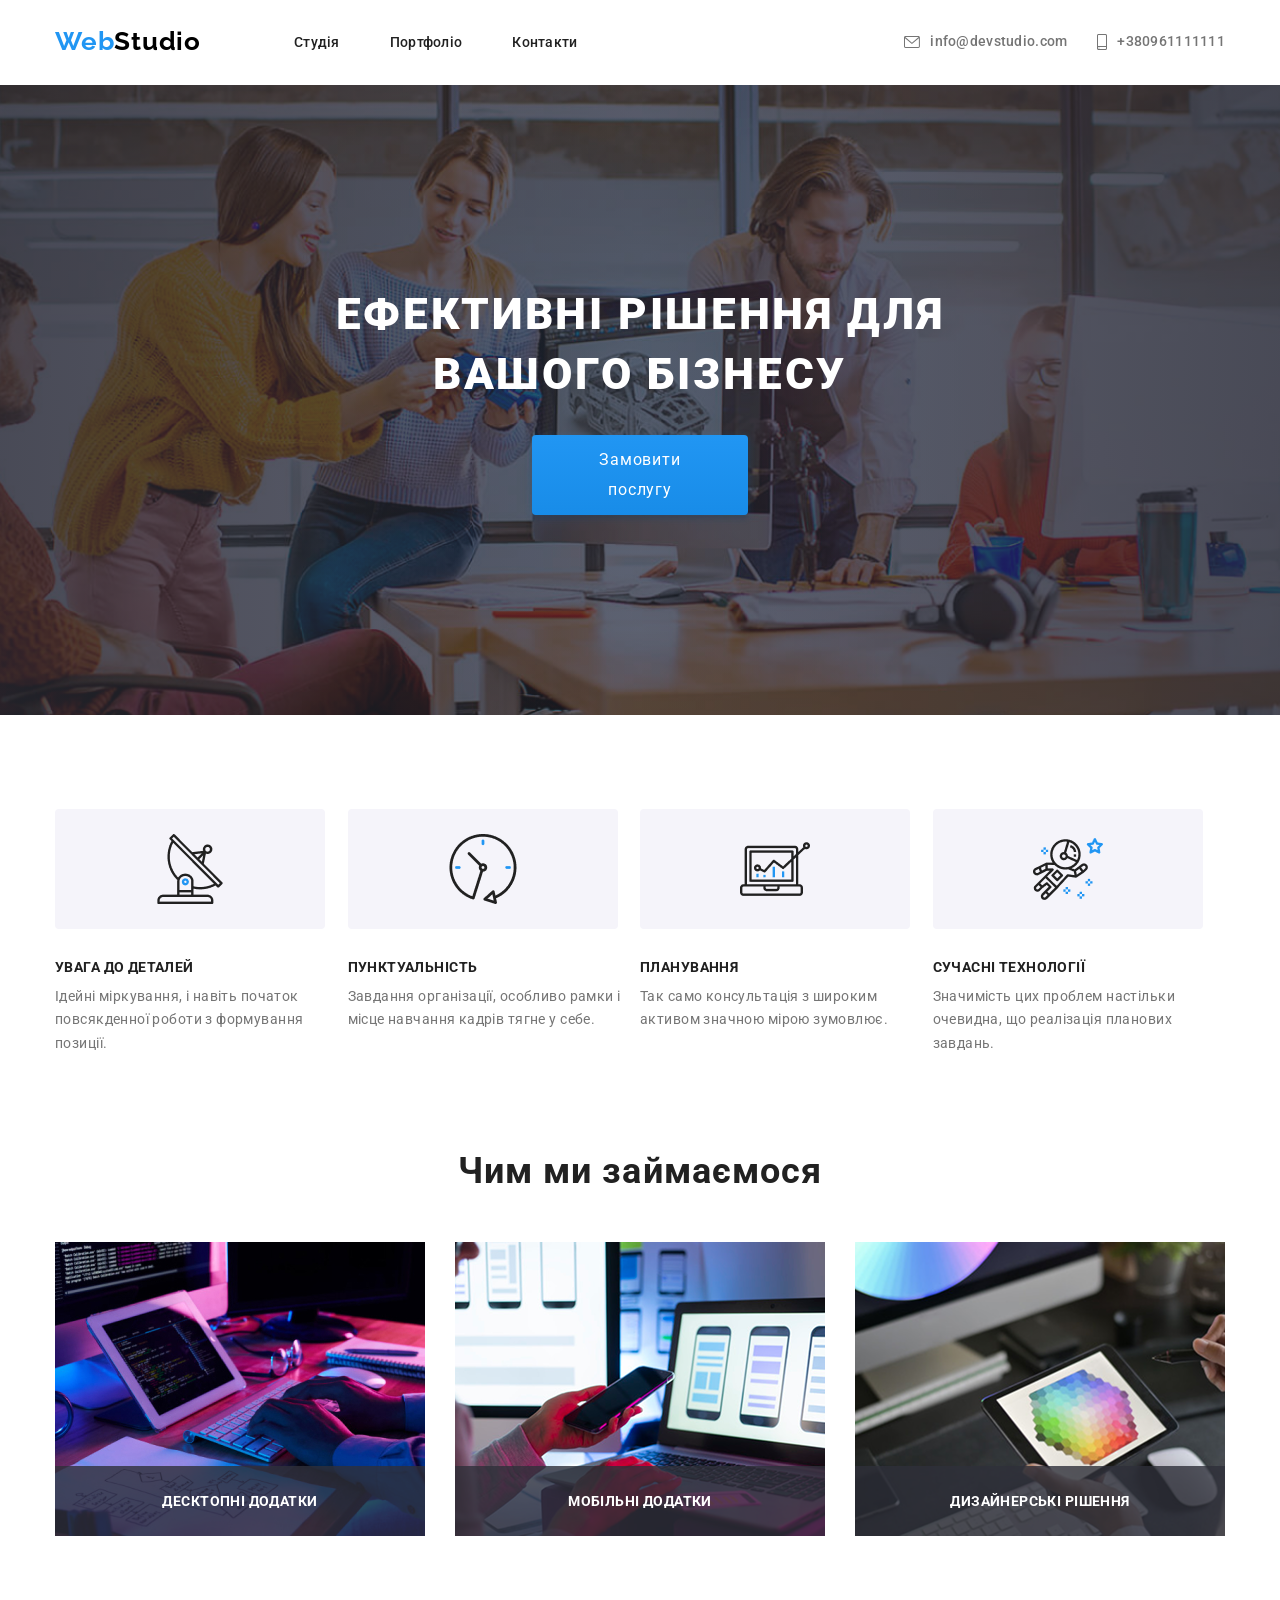
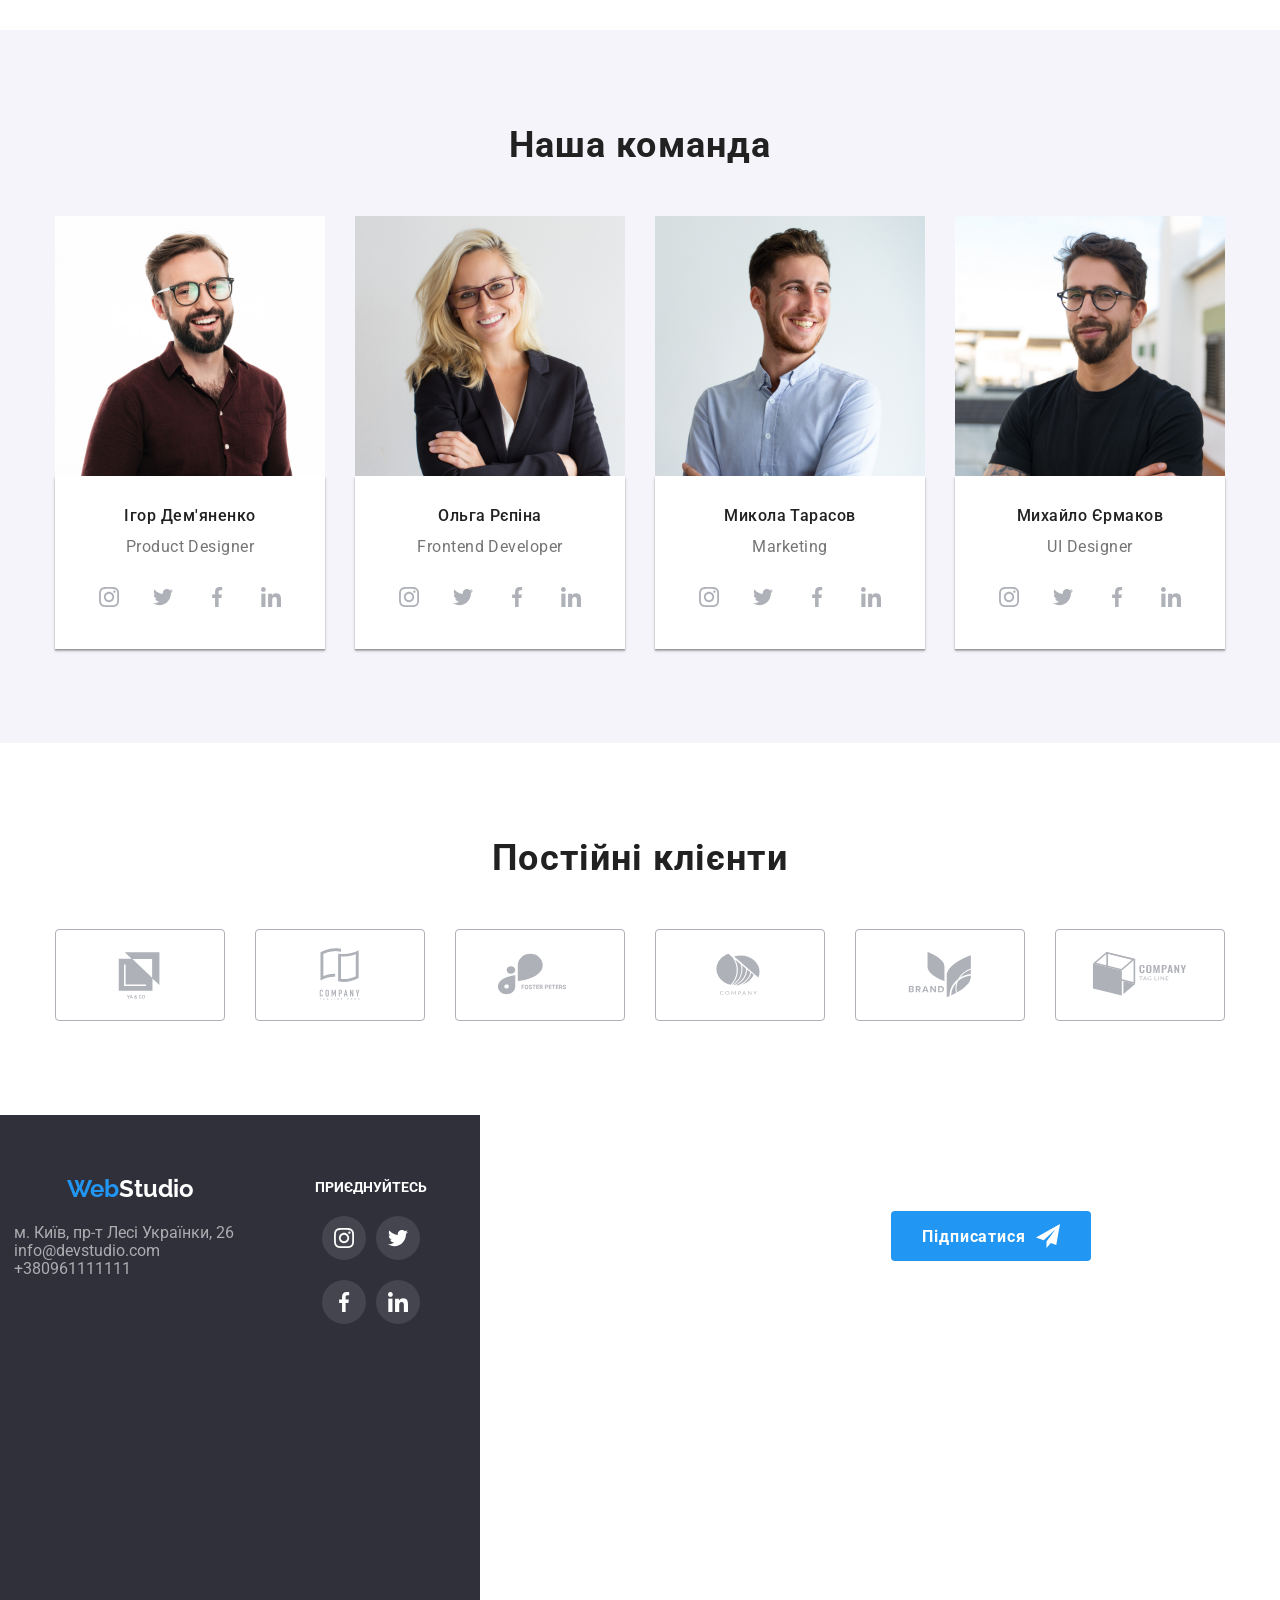
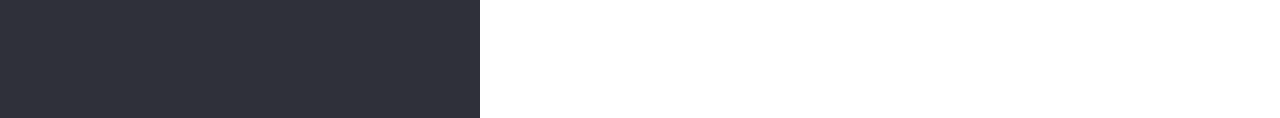
==== commit 0f61eb03: "add" ====
--- a/index.html
+++ b/index.html
@@ -5,6 +5,7 @@
     <meta name="viewport" content="width=device-width, initial-scale=1.0" />
 
     <title>WebStudio</title>
+    <link rel="icon" type="image/png" sizes="48x48" href="./pages/logo-w-favicon-48x48.png">
     <link rel="preconnect" href="https://fonts.googleapis.com" />
     <link rel="preconnect" href="https://fonts.gstatic.com" crossorigin />
 
--- a/CSS/style.css
+++ b/CSS/style.css
@@ -174,6 +174,7 @@
     url("../pages/Img10.png") center / cover no-repeat;
 
   text-align: center;
+  width: 100%;
 }
 
 .hero-title {
@@ -228,8 +229,8 @@
 }
 
 .advantages-img-div {
-  width: 270px;
-  height: 120px;
+ width: 450.0px;
+height: 120.0px;
   border-radius: 4px;
   background: #f5f4fa;
   display: flex;
@@ -427,11 +428,16 @@
   letter-spacing: 1.08px;
 }
 
+
 .clients-list {
-  display: flex;
+  display: grid;
+  grid-template-columns: repeat(2, 1fr);
   gap: 30px;
-  justify-content: center;
-  margin-top: 50px;
+  margin-top: 30px;
+}
+
+.clients-item {
+  width: 100%;
 }
 
 .client-icon {
@@ -449,6 +455,8 @@
   display: flex;
   justify-content: center;
   align-items: center;
+   width: 100%;
+  height: 92px;
 }
 
 .clients-link:hover {
@@ -464,194 +472,223 @@
 ========================= */
 
 .footer {
-  padding-top: 60px;
-  padding-bottom: 60px;
-  background-color: var(--bg-color);
-}
-
-.footer-span {
-  color: var(--link-color);
+  width: 480px;
+  height: 603px;
+  background-color: #2f303a;
+  padding: 60px 0;
+  box-sizing: border-box;
+}
+
+.footer .container {
+  width: 480px;
+  padding: 0 15px;
+  box-sizing: border-box;
+}
+
+.footer-box {
+  display: flex;
+  flex-direction: column;
+  align-items: center;
+  text-align: center;
+}
+
+/* ===== ЛОГО + КОНТАКТИ ===== */
+
+.footer-address {
+  display: flex;
+  flex-direction: column;
+  align-items: center;
+  text-align: center;
+}
+
+.footer-list {
+  margin-bottom: 60px;
+  width: 232.0px;
+height: 79.0px;
 }
 
 .footer-logo {
-  display: inline-block;
-  color: var(--only-color);
+  color: #ffffff;
   font-family: Raleway, sans-serif;
-  font-size: 26px;
+  font-size: 24px;
   font-weight: 700;
-  line-height: 1.19;
-  letter-spacing: 0.78px;
+  line-height: 1.17;
+  text-decoration: none;
   margin-bottom: 20px;
 }
 
-.footer-item:first-child .footer-contact {
-  display: inline-block;
-  color: var(--only-color);
+.footer-logo span {
+  color: #2196f3;
+}
+
+.footer-address-list {
+  display: flex;
+  flex-direction: column;
+  align-items: center;
+
+  margin: 0;
+  padding: 0;
+  list-style: none;
+}
+
+.footer-address-link {
+  display: block;
+
+  color: #ffffff;
+  font-family: Roboto, sans-serif;
   font-size: 14px;
   font-weight: 400;
   line-height: 1.71;
-  letter-spacing: 0.42px;
-  margin-bottom: 9px;
-}
-
-.footer-item:nth-child(2) .footer-contact {
-  color: var(--two-color);
+  text-decoration: none;
+}
+
+.footer-contact {
+  color: rgba(255, 255, 255, 0.6);
+  gap: 8px;
+}
+
+/* ===== СОЦМЕРЕЖІ ===== */
+
+.footer-social {
+  margin-top: 30px;
+
+  display: flex;
+  flex-direction: column;
+  align-items: center;
+  text-align: center;
+}
+
+.footer-title {
+  color: #ffffff;
   font-family: Roboto, sans-serif;
   font-size: 14px;
-  font-weight: 400;
-  line-height: 24px;
-  letter-spacing: 0.42px;
-  margin-bottom: 9px;
-}
-
-.footer-item:last-child .footer-contact {
-  color: var(--two-color);
-  font-family: Roboto, sans-serif;
-  font-size: 14px;
-  font-weight: 400;
-  line-height: 24px;
-  letter-spacing: 0.42px;
-}
-
-.footer-box {
-  text-align: center;
-}
-
-.footer-title {
-  width: 116px;
-  height: 16px;
-  color: #fff;
-  font-family: Roboto;
-  font-size: 14px;
-  font-style: normal;
   font-weight: 700;
-  line-height: normal;
-  letter-spacing: 0.42px;
+  line-height: 1.14;
   text-transform: uppercase;
-}
-
-.footer-sponsors {
-  width: 20px;
-  height: 20px;
+
+  margin: 0 0 20px;
+}
+
+.footer-links {
+  display: flex;
+  justify-content: center;
+  align-items: center;
+  gap: 10px;
+  flex-wrap: wrap;
+
+  margin: 0;
+  padding: 0;
+  list-style: none;
+}
+
+.footer-link {
+  width: 44px;
+  height: 44px;
+
+  display: flex;
+  align-items: center;
+  justify-content: center;
+
+  border-radius: 50%;
+  background-color: rgba(255, 255, 255, 0.1);
+
+  transition: background-color 250ms ease;
+}
+
+.footer-link:hover {
+  background-color: #2196f3;
 }
 
 .footer-icon {
   width: 20px;
   height: 20px;
-  fill: #fff;
-  transition: fill 250ms ease;
-}
-
-.footer-link {
-  width: 44px;
-  height: 44px;
-  border-radius: 50%;
-  border: 1px solid #afb1b8;
-
-  display: flex;
-  justify-content: center;
-  align-items: center;
-
-  transition:
-    background-color 250ms ease,
-    border-color 250ms ease;
-}
-
-.footer-link:hover {
-  background-color: #2196f3;
-}
-
-.footer-links {
-  width: 206px;
-  height: 80px;
-
-  display: flex;
-  flex-wrap: wrap;
-  align-content: flex-start;
-  column-gap: 10px;
-  row-gap: 20px;
-
-  margin: 0;
-  padding: 0;
-  list-style: none;
-}
-
-.footer-items:first-child {
-  width: 100%;
-}
-
-.footer-title {
-  margin: 0;
-}
+  fill: #ffffff;
+}
+
+/* ===== ФОРМА ===== */
+
 .footer-form {
-  margin-left: 93px;
+  width: 100%;
+  margin-top: 60px;
+
+  display: flex;
+  flex-direction: column;
+  align-items: center;
 }
 
 .footer-detitle {
-  margin: 0 0 20px 0;
-
-  color: #fff;
+  color: #ffffff;
   font-family: Roboto, sans-serif;
   font-size: 14px;
   font-weight: 700;
-  line-height: normal;
-  letter-spacing: 0.42px;
+  line-height: 1.14;
   text-transform: uppercase;
-}
-
-.footer-subscribe {
-  display: flex;
-  align-items: center;
-  gap: 12px;
-}
+  text-align: center;
+
+  margin: 0 0 20px;
+}
+
+.footer-form-box {
+  width: 100%;
+
+  display: flex;
+  flex-direction: column;
+  align-items: center;
+}
+
+/* E-MAIL */
 
 .footer-send {
   width: 358px;
   height: 50px;
-
-  padding: 15px 16px;
-
+  box-sizing: border-box;
+
+  padding: 0 16px;
+
+  color: #ffffff;
+  background-color: transparent;
+
+  border: 1px solid rgba(255, 255, 255, 0.3);
   border-radius: 4px;
-  border: 1px solid rgba(255, 255, 255, 0.3);
-  background: transparent;
-  box-shadow: 0 4px 4px rgba(0, 0, 0, 0.15);
-
-  color: #fff;
-  resize: none;
+  outline: none;
 }
 
 .footer-send::placeholder {
   color: rgba(255, 255, 255, 0.6);
 }
+
+/* КНОПКА ПІД E-MAIL */
 
 .footer-btn {
   width: 200px;
   height: 50px;
 
+  margin-top: 20px;
+
   display: flex;
   align-items: center;
   justify-content: center;
   gap: 10px;
 
+  color: #ffffff;
+  background-color: #2196f3;
+
   border: none;
   border-radius: 4px;
 
-  background: #2196f3;
-  box-shadow: 0 4px 4px rgba(0, 0, 0, 0.15);
-
-  color: #fff;
-  text-align: center;
   font-family: Roboto, sans-serif;
   font-size: 16px;
   font-weight: 700;
-  line-height: 30px;
+  line-height: 1.87;
   letter-spacing: 0.96px;
+
+  cursor: pointer;
 }
 
 .footer-tlg {
   width: 24px;
   height: 24px;
-  fill: #fff;
+  fill: #ffffff;
 }
 
 /* =========================
@@ -753,19 +790,20 @@
 
 .portfolio-button {
   color: #212121;
-  text-align: center;
-  font-size: 16px;
-  font-weight: 500;
-  line-height: 1.63;
-  letter-spacing: 0.48px;
-  border-radius: 4px;
-  background: #f5f4fa;
+text-align: center;
+font-family: Roboto;
+font-size: 16px;
+font-style: normal;
+font-weight: 500;
+line-height: 26px;
+letter-spacing: 0.48px;
   gap: 22px;
+ padding: 6px 22px;
+ border-radius: 4px;
 }
 
 .portfolio-span {
   font-size: 16px;
-  padding: 6px 25px;
 }
 
 .portfolio-button:hover {
@@ -1274,7 +1312,7 @@
 }
 
 @media (min-width: 768px) {
-  .container {
+   .container {
     width: 768px;
   }
 
@@ -1325,34 +1363,38 @@
   }
 
   .clients-list {
-    display: grid;
-    grid-template-columns: repeat(3, 1fr);
-    gap: 20px;
-    margin-top: 50px;
-  }
-
-  .clients-item {
+  display: grid;
+  grid-template-columns: repeat(3, 1fr);
+  gap: 20px;
+  margin-top: 50px;
+}
+
+.clients-item {
+  width: 100%;
+}
+
+.clients-link {
+  width: 100%;
+  height: 92px;
+}
+
+  .portfolio-spisok {
+  display: flex;
+  flex-wrap: wrap;
+  gap: 30px;
+}
+
+.item {
+  width: calc((100% - 30px) / 2);
+}
+
+  .portfolio-photo {
     width: 100%;
-  }
-
-  .portfolio-list {
-    display: flex;
-    align-items: center;
-    text-align: center;
-    justify-content: center;
-    gap: 8px;
-  }
-
-  .portfolio-spisok {
-    display: flex;
-    flex-wrap: wrap;
-    gap: 30px;
-  }
-
-  .item {
-    width: calc(50% - 15px);
-  }
-
+    height: auto;
+    display: block;
+  }
+
+  /* FOOTER */
   .footer .container {
     display: flex;
     flex-wrap: wrap;
@@ -1490,13 +1532,25 @@
   }
 
   .clients-list {
-    display: flex;
-    gap: 30px;
-  }
-
-  .clients-item {
-    width: calc((100% - 150px) / 6);
-  }
+  display: grid;
+  grid-template-columns: repeat(6, 1fr);
+  gap: 30px;
+  width: 100%;
+}
+
+.clients-item {
+  width: 100%;
+}
+
+.clients-link {
+  width: 100%;
+  height: 92px;
+}
+
+.client-icon {
+  width: 106px;
+  height: 60px;
+}
 
   .footer .container {
     display: flex;
@@ -1591,4 +1645,15 @@
     flex-shrink: 0;
     margin: 0;
   }
-}
+
+  .portfolio-list {
+    display: flex;
+    align-items: center;
+    justify-content: center;
+  }
+
+   .item {
+    width: calc((100% - 60px) / 3);
+  }
+
+}
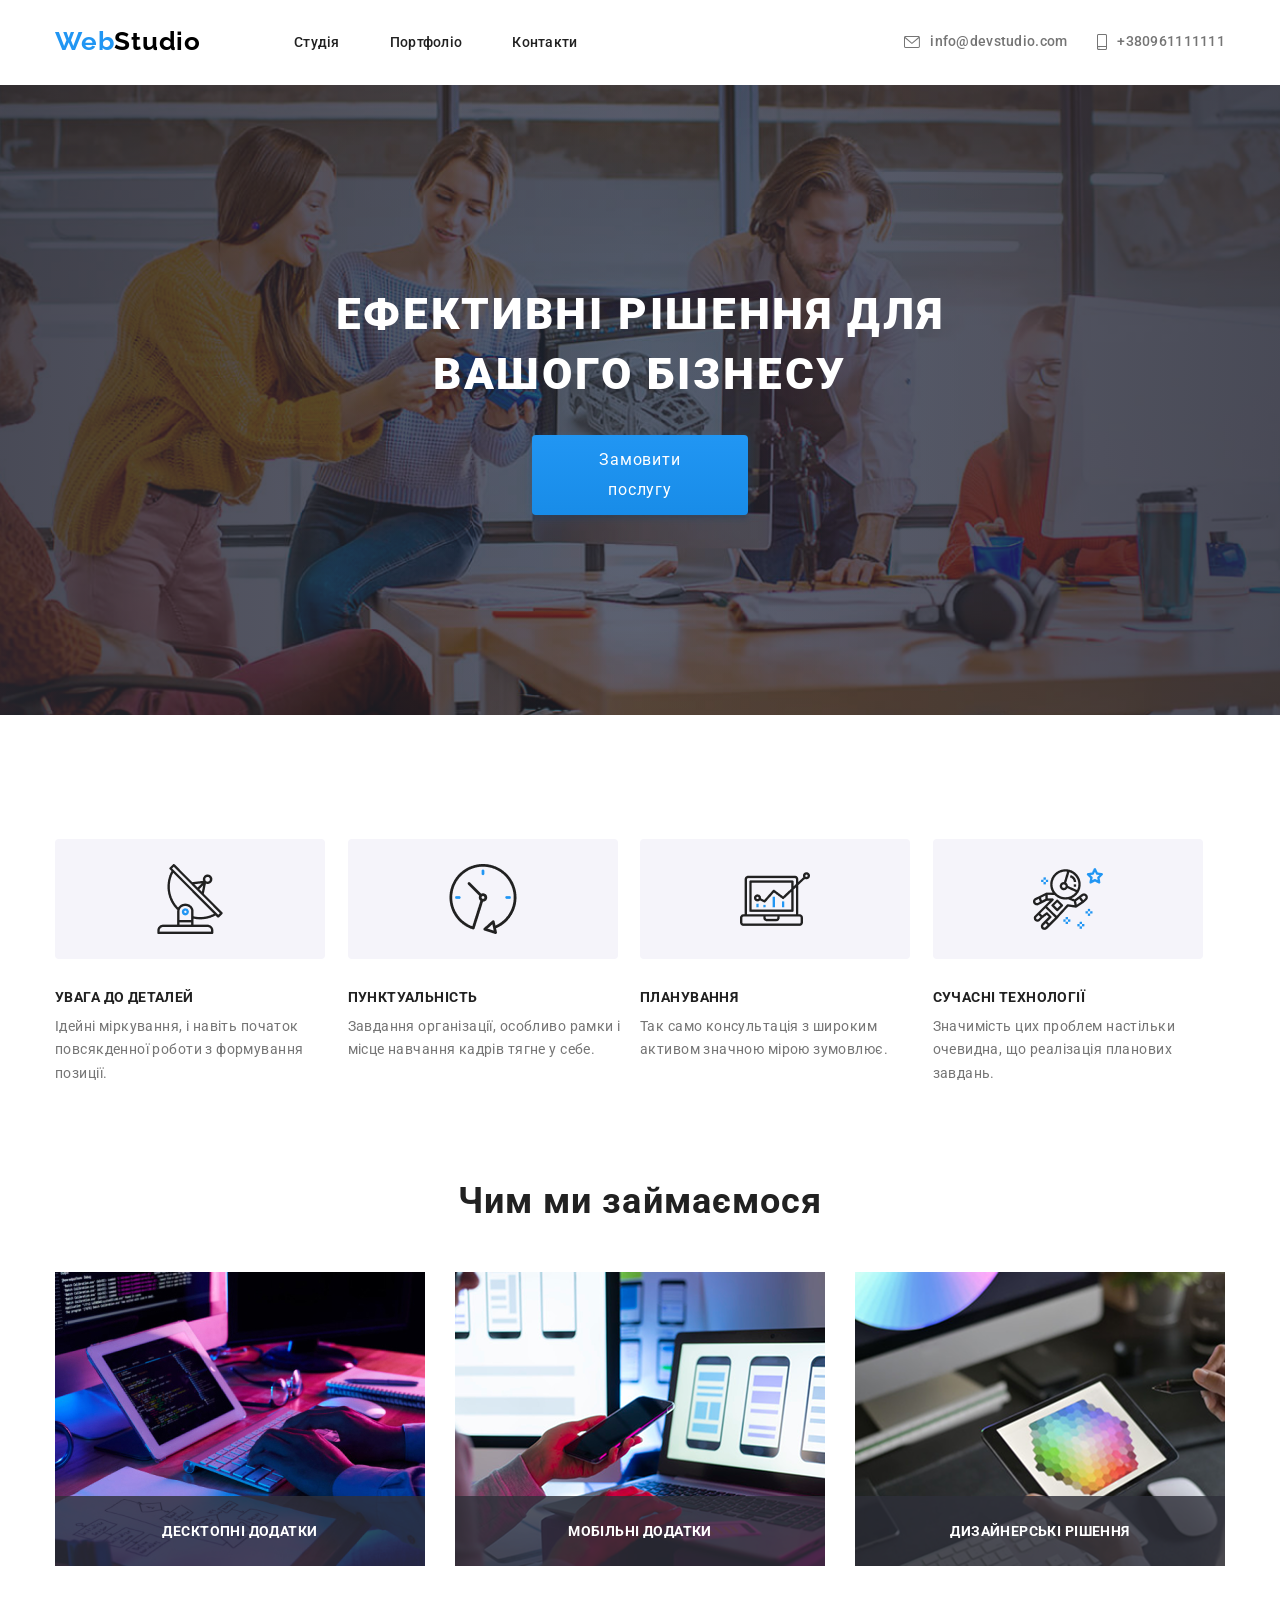
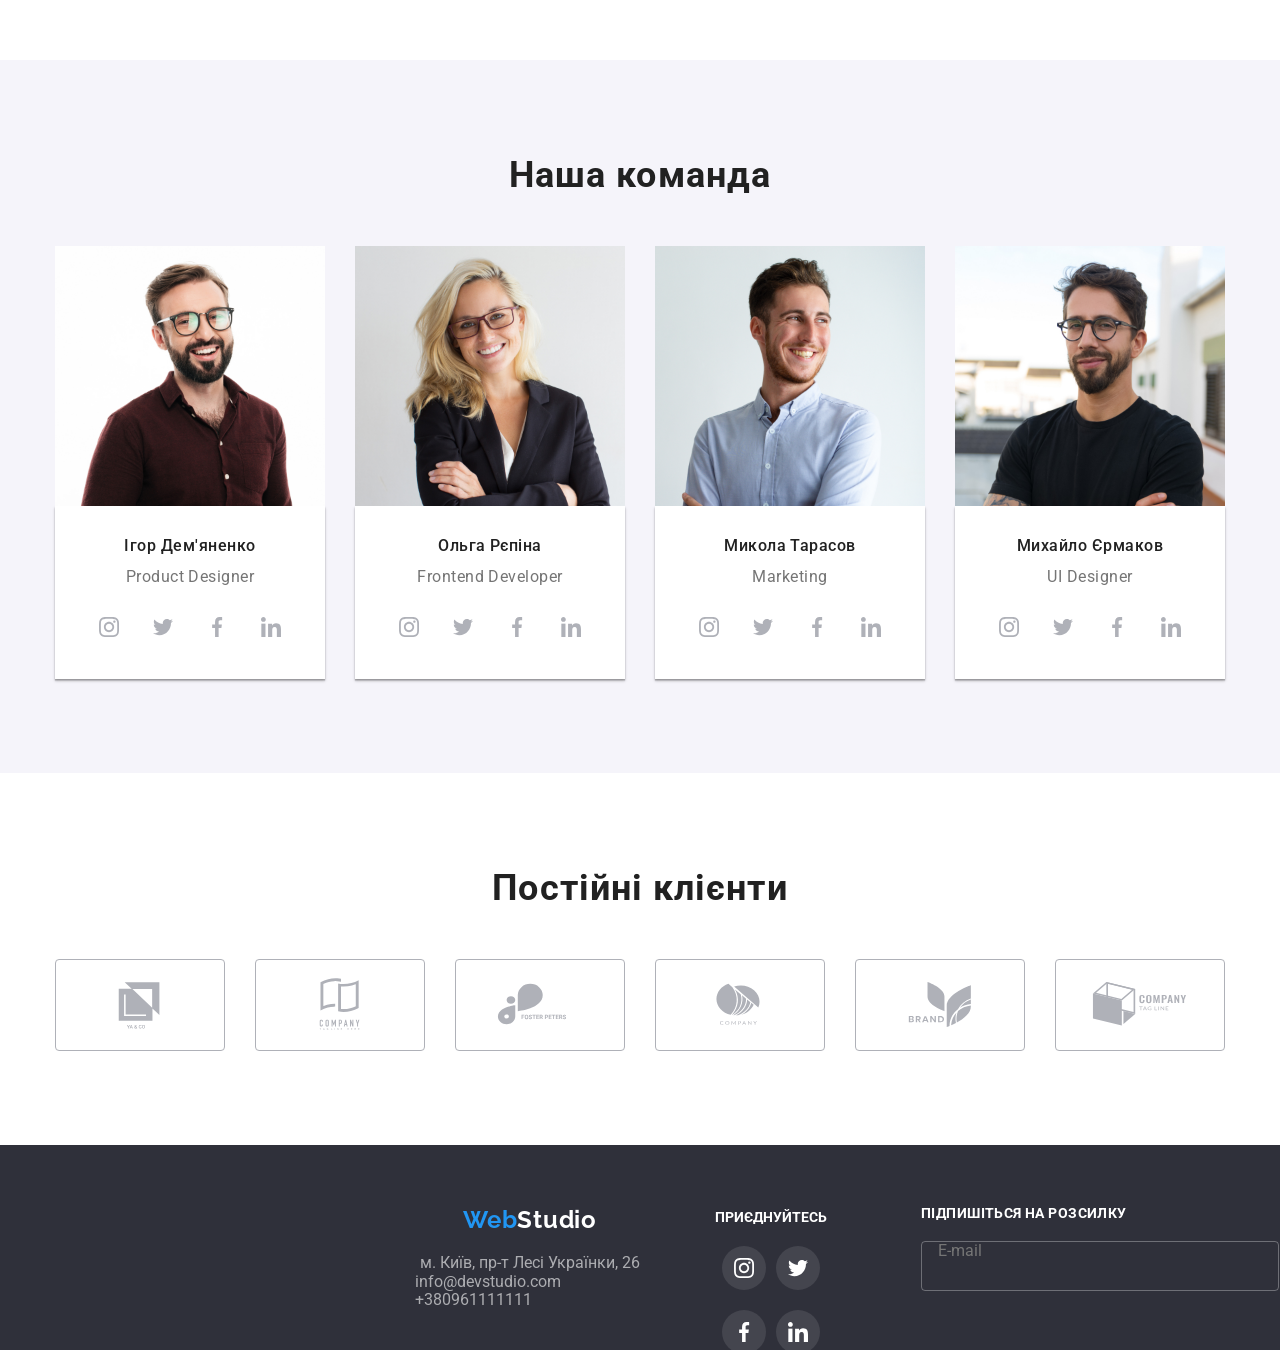
==== commit 0918941a: "add" ====
--- a/index.html
+++ b/index.html
@@ -42,9 +42,9 @@
           type="button"
           aria-label="Відкрити меню"
         >
-          <span></span>
-          <span></span>
-          <span></span>
+          <svg class="burger">
+            <use href="./pages/symbol-defs.svg#menu"></use>
+          </svg>
         </button>
 
         <!-- Navigation -->
--- a/CSS/style.css
+++ b/CSS/style.css
@@ -229,8 +229,7 @@
 }
 
 .advantages-img-div {
- width: 450.0px;
-height: 120.0px;
+  width: 100%;
   border-radius: 4px;
   background: #f5f4fa;
   display: flex;
@@ -238,6 +237,7 @@
   text-align: center;
   justify-content: center;
   margin-bottom: 30px;
+  margin-top: 30px;
 }
 
 .advantages-title {
@@ -472,216 +472,177 @@
 ========================= */
 
 .footer {
-  width: 480px;
-  height: 603px;
   background-color: #2f303a;
-  padding: 60px 0;
-  box-sizing: border-box;
+  padding: 60px 0 40px;
 }
 
 .footer .container {
-  width: 480px;
+  width: 100%;
+  max-width: 480px;
+  margin: 0 auto;
   padding: 0 15px;
   box-sizing: border-box;
 }
 
 .footer-box {
+  width: 100%;
   display: flex;
   flex-direction: column;
   align-items: center;
   text-align: center;
 }
 
-/* ===== ЛОГО + КОНТАКТИ ===== */
-
-.footer-address {
+.footer-list {
+  width: 100%;
+  margin: 0 0 60px;
+  padding: 0;
+  text-align: center;
+}
+
+.footer-logo {
+  margin-bottom: 20px;
+  color: #FFF;
+text-align: center;
+font-family: Raleway;
+font-size: 24px;
+font-style: normal;
+font-weight: 700;
+line-height: normal;
+letter-spacing: 0.72px;
+}
+
+.footer-span {
+  color: #2196F3;
+}
+
+.footer-item {
+  text-align: center;
+}
+
+.footer-icon {
+   width: 20px;
+  height: 20px;
+  fill: #ffffff;
+}
+
+.footer-contact {
+  color: rgba(255, 255, 255, 0.6);
+  text-align: center;
+}
+
+.footer-title {
+   color: #ffffff;
+  font-family: Roboto, sans-serif;
+  font-size: 14px;
+  font-weight: 700;
+  line-height: 1.14;
+  text-transform: uppercase;
+  margin: 0 0 20px;
+   text-align: center;
+  margin: 0 0 20px;
+   width: 100%;
+}
+
+.footer-link {
+  width: 44px;
+  height: 44px;
+  display: flex;
+  align-items: center;
+  justify-content: center;
+  border-radius: 50%;
+  background-color: rgba(255, 255, 255, 0.1);
+  transition: background-color 250ms ease;
+}
+
+.footer-link:hover {
+  background-color: #2196f3;
+}
+
+.footer-social {
+  width: 100%;
+  margin: 0 0 60px;
   display: flex;
   flex-direction: column;
   align-items: center;
   text-align: center;
 }
 
-.footer-list {
-  margin-bottom: 60px;
-  width: 232.0px;
-height: 79.0px;
-}
-
-.footer-logo {
-  color: #ffffff;
-  font-family: Raleway, sans-serif;
-  font-size: 24px;
-  font-weight: 700;
-  line-height: 1.17;
-  text-decoration: none;
-  margin-bottom: 20px;
-}
-
-.footer-logo span {
-  color: #2196f3;
-}
-
-.footer-address-list {
+.footer-links {
+  display: flex;
+  justify-content: center;
+  align-items: center;
+  gap: 10px;
+  margin: 0;
+  padding: 0;
+    width: 100%;
+  flex-wrap: wrap;
+}
+
+.footer-items {
+    display: flex;
+  justify-content: center;
+}
+
+/* ================= ФОРМА ================= */
+
+.footer-form {
+  width: 100%;
+  margin: 0;
   display: flex;
   flex-direction: column;
   align-items: center;
-
-  margin: 0;
-  padding: 0;
-  list-style: none;
-}
-
-.footer-address-link {
-  display: block;
-
-  color: #ffffff;
-  font-family: Roboto, sans-serif;
-  font-size: 14px;
-  font-weight: 400;
-  line-height: 1.71;
-  text-decoration: none;
-}
-
-.footer-contact {
-  color: rgba(255, 255, 255, 0.6);
-  gap: 8px;
-}
-
-/* ===== СОЦМЕРЕЖІ ===== */
-
-.footer-social {
-  margin-top: 30px;
-
-  display: flex;
-  flex-direction: column;
-  align-items: center;
-  text-align: center;
-}
-
-.footer-title {
+  text-align: center;
+  margin-top: 60px;
+}
+
+.footer-detitle {
+  text-align: center;
   color: #ffffff;
   font-family: Roboto, sans-serif;
   font-size: 14px;
   font-weight: 700;
   line-height: 1.14;
   text-transform: uppercase;
-
   margin: 0 0 20px;
 }
 
-.footer-links {
-  display: flex;
-  justify-content: center;
-  align-items: center;
-  gap: 10px;
-  flex-wrap: wrap;
-
-  margin: 0;
-  padding: 0;
-  list-style: none;
-}
-
-.footer-link {
-  width: 44px;
-  height: 44px;
-
-  display: flex;
+.footer-form-box {
+  width: 100%;
+  display: flex;
+  flex-direction: column;
   align-items: center;
   justify-content: center;
-
-  border-radius: 50%;
-  background-color: rgba(255, 255, 255, 0.1);
-
-  transition: background-color 250ms ease;
-}
-
-.footer-link:hover {
-  background-color: #2196f3;
-}
-
-.footer-icon {
-  width: 20px;
-  height: 20px;
-  fill: #ffffff;
-}
-
-/* ===== ФОРМА ===== */
-
-.footer-form {
-  width: 100%;
-  margin-top: 60px;
-
-  display: flex;
-  flex-direction: column;
-  align-items: center;
-}
-
-.footer-detitle {
-  color: #ffffff;
-  font-family: Roboto, sans-serif;
-  font-size: 14px;
-  font-weight: 700;
-  line-height: 1.14;
-  text-transform: uppercase;
-  text-align: center;
-
-  margin: 0 0 20px;
-}
-
-.footer-form-box {
-  width: 100%;
-
-  display: flex;
-  flex-direction: column;
-  align-items: center;
-}
-
-/* E-MAIL */
+}
 
 .footer-send {
-  width: 358px;
+  width: 100%;
+  min-width: 358px;
   height: 50px;
   box-sizing: border-box;
-
   padding: 0 16px;
-
   color: #ffffff;
   background-color: transparent;
-
   border: 1px solid rgba(255, 255, 255, 0.3);
   border-radius: 4px;
   outline: none;
 }
 
-.footer-send::placeholder {
-  color: rgba(255, 255, 255, 0.6);
-}
-
-/* КНОПКА ПІД E-MAIL */
-
 .footer-btn {
   width: 200px;
   height: 50px;
-
   margin-top: 20px;
-
-  display: flex;
   align-items: center;
   justify-content: center;
   gap: 10px;
-
   color: #ffffff;
   background-color: #2196f3;
-
   border: none;
   border-radius: 4px;
-
   font-family: Roboto, sans-serif;
   font-size: 16px;
   font-weight: 700;
   line-height: 1.87;
   letter-spacing: 0.96px;
-
   cursor: pointer;
 }
 
@@ -1290,12 +1251,13 @@
   cursor: pointer;
 }
 
-.mobile-menu-open span {
+.mobile-menu-open use{
   display: block;
   width: 100%;
   height: 2px;
   background-color: #212121;
 }
+
 
 /* =========================
    TABLET
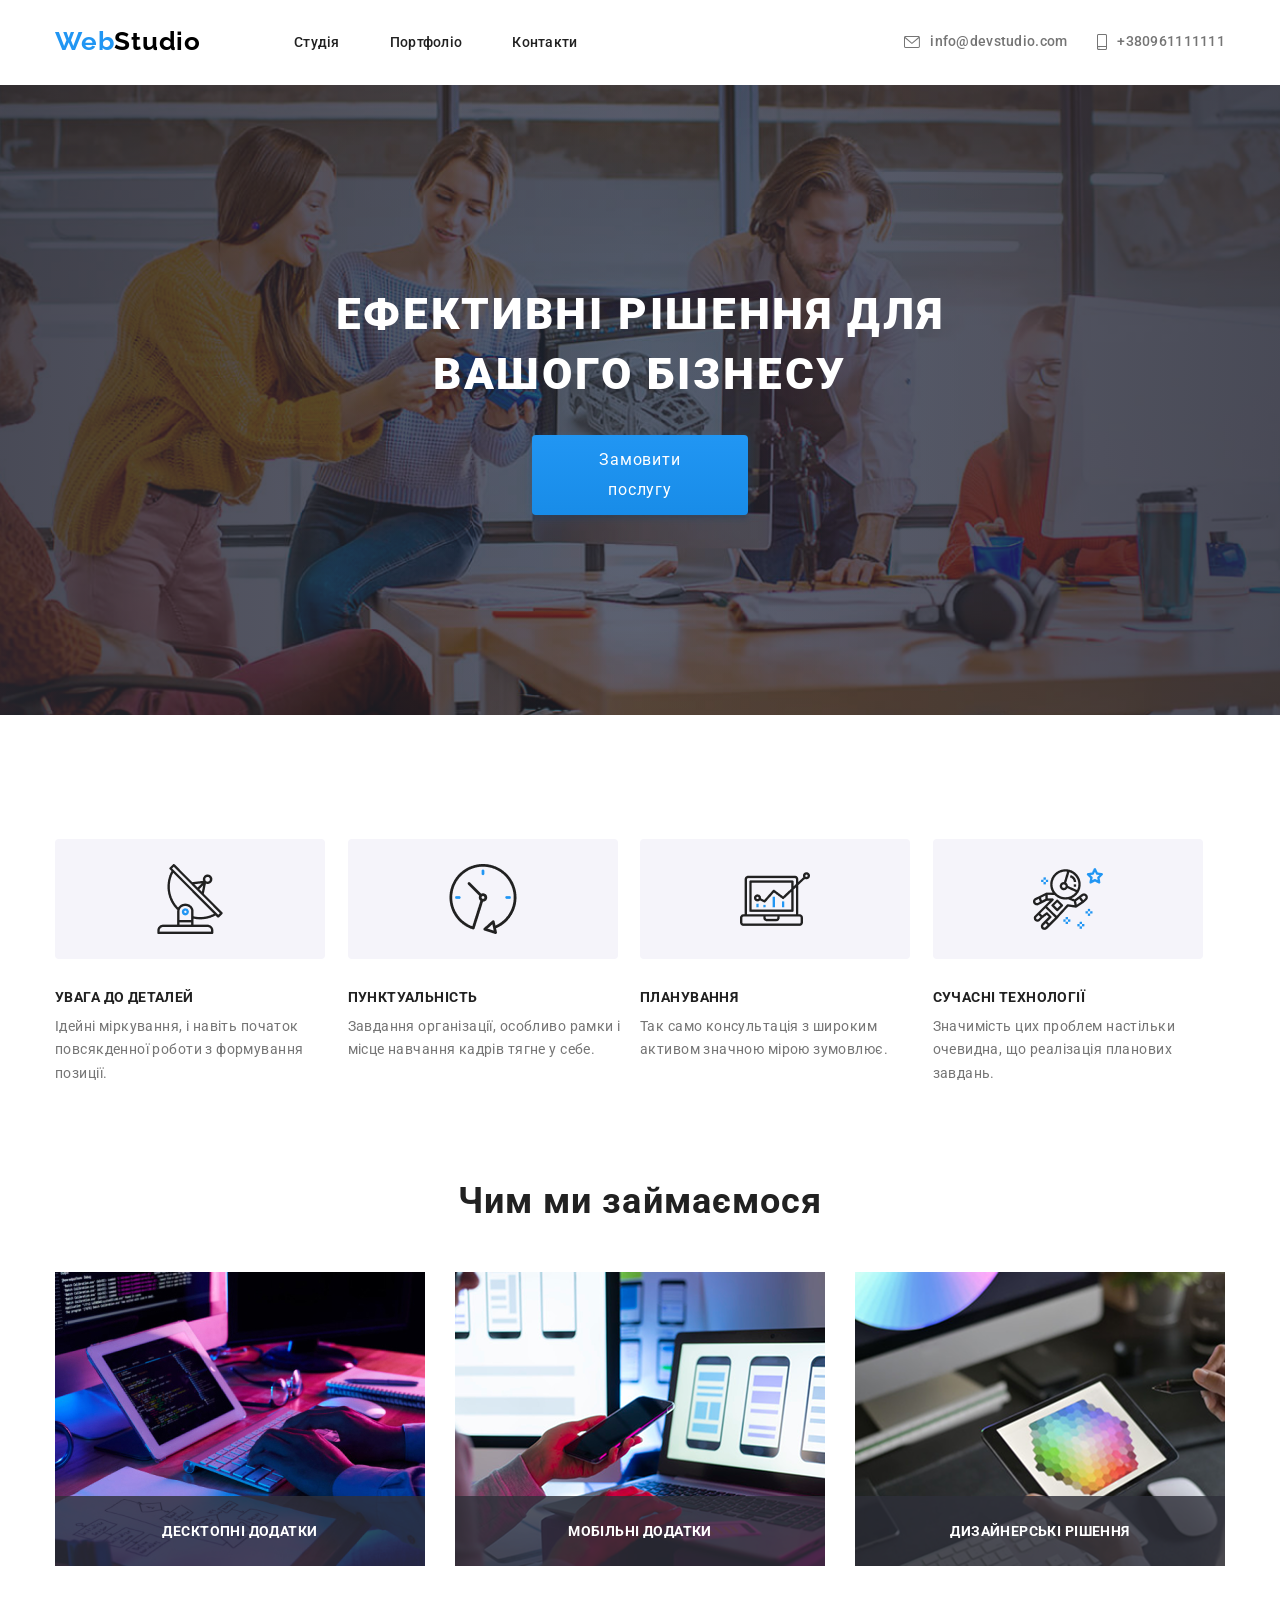
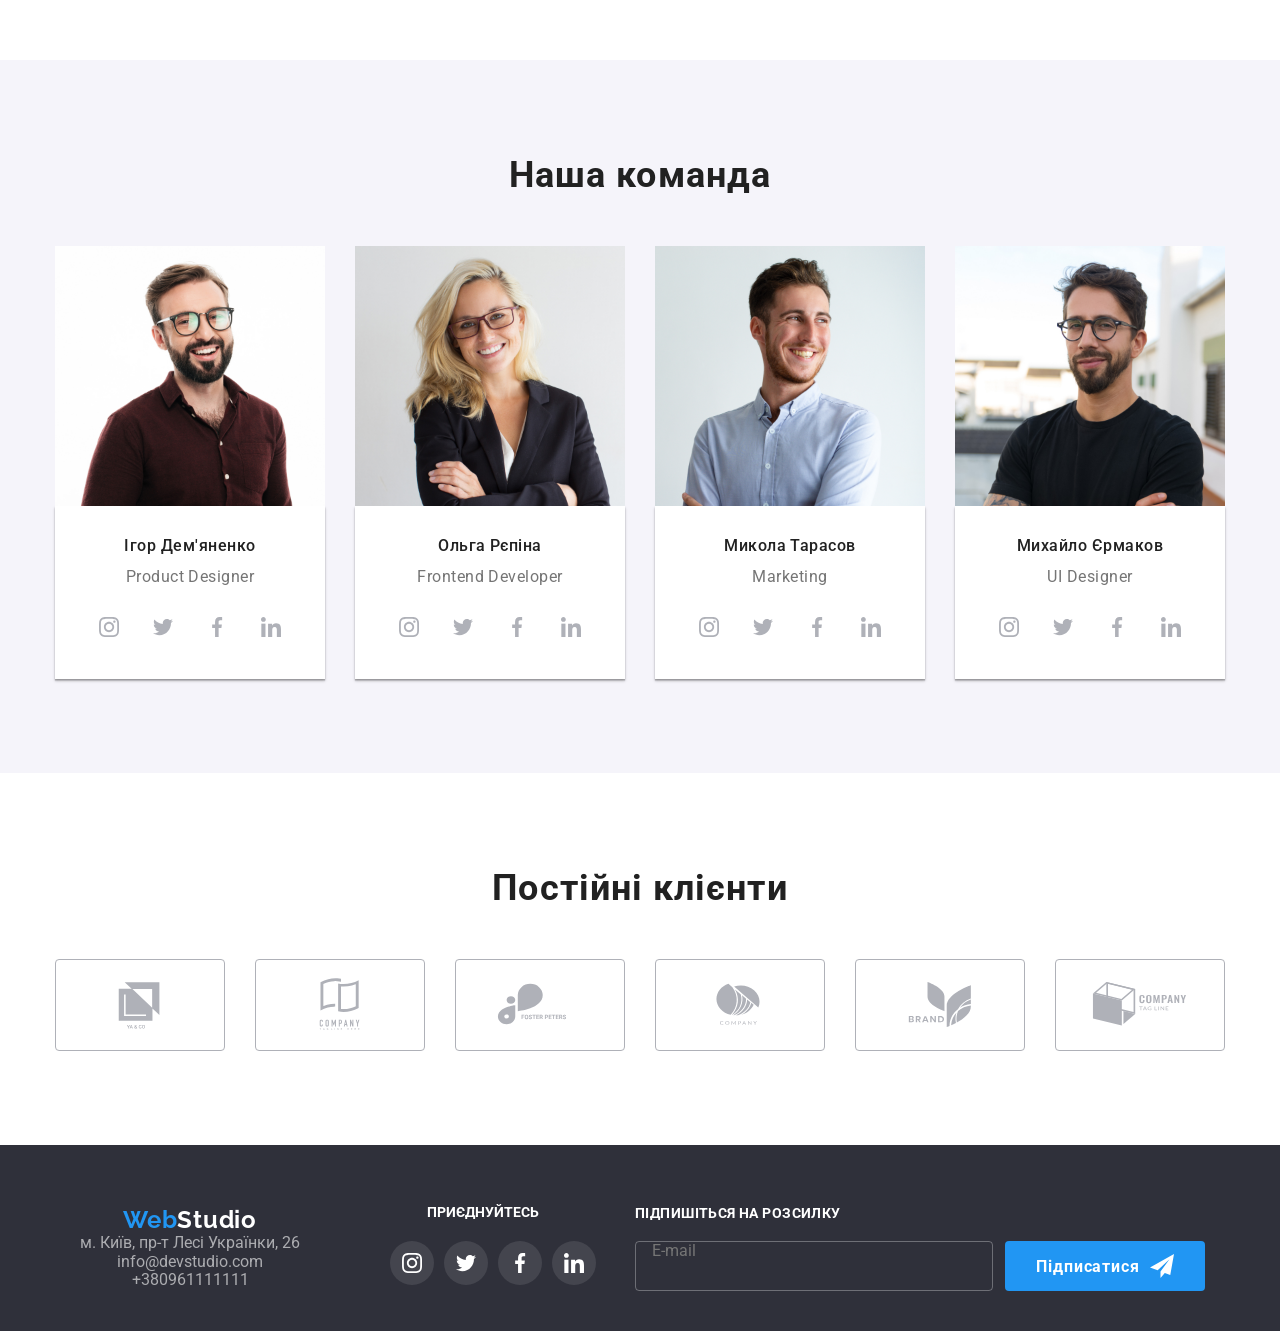
==== commit 1487c844: "add" ====
--- a/index.html
+++ b/index.html
@@ -483,10 +483,9 @@
             </li>
           </ul>
         </div>
+        <div class="items-div">
+        <h2 class="footer-title">приєднуйтесь</h2>
         <ul class="footer-links">
-          <li class="footer-items">
-            <h2 class="footer-title">приєднуйтесь</h2>
-          </li>
           <li class="footer-items">
             <a class="footer-link" href="https://www.instagram.com/">
               <svg class="footer-icon">
@@ -516,6 +515,7 @@
             </a>
           </li>
         </ul>
+        </div>
         <form class="footer-form">
           <h2 class="footer-detitle">Підпишіться на розсилку</h2>
 
--- a/CSS/style.css
+++ b/CSS/style.css
@@ -428,7 +428,6 @@
   letter-spacing: 1.08px;
 }
 
-
 .clients-list {
   display: grid;
   grid-template-columns: repeat(2, 1fr);
@@ -455,7 +454,7 @@
   display: flex;
   justify-content: center;
   align-items: center;
-   width: 100%;
+  width: 100%;
   height: 92px;
 }
 
@@ -501,26 +500,27 @@
 
 .footer-logo {
   margin-bottom: 20px;
-  color: #FFF;
-text-align: center;
-font-family: Raleway;
-font-size: 24px;
-font-style: normal;
-font-weight: 700;
-line-height: normal;
-letter-spacing: 0.72px;
+  color: #fff;
+  text-align: center;
+  font-family: Raleway;
+  font-size: 24px;
+  font-style: normal;
+  font-weight: 700;
+  line-height: normal;
+  letter-spacing: 0.72px;
 }
 
 .footer-span {
-  color: #2196F3;
+  color: #2196f3;
 }
 
 .footer-item {
   text-align: center;
+  gap: 8px;
 }
 
 .footer-icon {
-   width: 20px;
+  width: 20px;
   height: 20px;
   fill: #ffffff;
 }
@@ -531,16 +531,16 @@
 }
 
 .footer-title {
-   color: #ffffff;
+  color: #ffffff;
   font-family: Roboto, sans-serif;
   font-size: 14px;
   font-weight: 700;
   line-height: 1.14;
   text-transform: uppercase;
   margin: 0 0 20px;
-   text-align: center;
+  text-align: center;
   margin: 0 0 20px;
-   width: 100%;
+  width: 100%;
 }
 
 .footer-link {
@@ -574,12 +574,12 @@
   gap: 10px;
   margin: 0;
   padding: 0;
-    width: 100%;
+  width: 100%;
   flex-wrap: wrap;
 }
 
 .footer-items {
-    display: flex;
+  display: flex;
   justify-content: center;
 }
 
@@ -751,16 +751,16 @@
 
 .portfolio-button {
   color: #212121;
-text-align: center;
-font-family: Roboto;
-font-size: 16px;
-font-style: normal;
-font-weight: 500;
-line-height: 26px;
-letter-spacing: 0.48px;
+  text-align: center;
+  font-family: Roboto;
+  font-size: 16px;
+  font-style: normal;
+  font-weight: 500;
+  line-height: 26px;
+  letter-spacing: 0.48px;
   gap: 22px;
- padding: 6px 22px;
- border-radius: 4px;
+  padding: 6px 22px;
+  border-radius: 4px;
 }
 
 .portfolio-span {
@@ -1251,13 +1251,12 @@
   cursor: pointer;
 }
 
-.mobile-menu-open use{
+.mobile-menu-open use {
   display: block;
   width: 100%;
   height: 2px;
   background-color: #212121;
 }
-
 
 /* =========================
    TABLET
@@ -1274,7 +1273,7 @@
 }
 
 @media (min-width: 768px) {
-   .container {
+  .container {
     width: 768px;
   }
 
@@ -1325,30 +1324,30 @@
   }
 
   .clients-list {
-  display: grid;
-  grid-template-columns: repeat(3, 1fr);
-  gap: 20px;
-  margin-top: 50px;
-}
-
-.clients-item {
-  width: 100%;
-}
-
-.clients-link {
-  width: 100%;
-  height: 92px;
-}
+    display: grid;
+    grid-template-columns: repeat(3, 1fr);
+    gap: 20px;
+    margin-top: 50px;
+  }
+
+  .clients-item {
+    width: 100%;
+  }
+
+  .clients-link {
+    width: 100%;
+    height: 92px;
+  }
 
   .portfolio-spisok {
-  display: flex;
-  flex-wrap: wrap;
-  gap: 30px;
-}
-
-.item {
-  width: calc((100% - 30px) / 2);
-}
+    display: flex;
+    flex-wrap: wrap;
+    gap: 30px;
+  }
+
+  .item {
+    width: calc((100% - 30px) / 2);
+  }
 
   .portfolio-photo {
     width: 100%;
@@ -1365,61 +1364,91 @@
   .footer-box {
     width: 50%;
     text-align: center;
-  }
-
-  .footer-logo {
-    display: inline-block;
-    margin-bottom: 20px;
-  }
-
-  .footer-item:first-child .footer-contact {
-    display: inline-block;
-    text-align: left;
-  }
-
-  .footer-item:nth-child(2) .footer-contact,
-  .footer-item:last-child .footer-contact {
-    display: block;
+    align-items: center;
+  }
+
+  .footer-logo-wrap {
+    width: 100%;
     text-align: center;
   }
 
+  .footer-list {
+    width: 100%;
+    text-align: center;
+    margin: 0;
+  }
+
+  .footer-item {
+    text-align: center;
+  }
+
+  .footer-item .footer-contact {
+    text-align: center;
+  }
+
   .footer-links {
-    width: 50%;
+    width: 100%;
     height: auto;
-
-    display: grid;
-    grid-template-columns: repeat(4, 44px);
+    display: flex;
     justify-content: center;
-    align-items: start;
+    align-items: center;
     gap: 10px;
-
     margin: 0;
     padding: 0;
   }
 
   .footer-items:first-child {
-    grid-column: 1 / -1;
-    width: 100%;
+    width: auto;
     text-align: center;
+  }
+
+  .items-div {
+    width: 50%;
+    text-align: center;
+  }
+
+  .items-div .footer-title {
+    text-align: center;
+    margin: 0 0 20px;
   }
 
   .footer-form {
     width: 100%;
-    margin: 50px 0 0;
+    margin: 55px 0 0;
     display: flex;
     flex-direction: column;
     align-items: center;
+  }
+
+  .footer-detitle {
+    text-align: center;
+    margin: 0 0 20px;
   }
 
   .footer-subscribe {
     display: flex;
     flex-direction: column;
     align-items: center;
-    gap: 15px;
+    gap: 13px;
+  }
+
+  .footer-send {
+    width: 450.0px;
+height: 50.0px;
+    min-width: 302px;
+    height: 50px;
+    box-sizing: border-box;
+    padding: 0 16px;
   }
 
   .footer-btn {
+    width: 200px;
+    height: 50px;
     margin: 0;
+    display: flex;
+    align-items: center;
+    justify-content: center;
+    gap: 10px;
   }
 }
 
@@ -1494,36 +1523,41 @@
   }
 
   .clients-list {
-  display: grid;
-  grid-template-columns: repeat(6, 1fr);
-  gap: 30px;
-  width: 100%;
-}
-
-.clients-item {
-  width: 100%;
-}
-
-.clients-link {
-  width: 100%;
-  height: 92px;
-}
-
-.client-icon {
-  width: 106px;
-  height: 60px;
-}
+    display: grid;
+    grid-template-columns: repeat(6, 1fr);
+    gap: 30px;
+    width: 100%;
+  }
+
+  .clients-item {
+    width: 100%;
+  }
+
+  .clients-link {
+    width: 100%;
+    height: 92px;
+  }
+
+  .client-icon {
+    width: 106px;
+    height: 60px;
+  }
+
+  .footer {
+    padding: 60 215px;
+  }
 
   .footer .container {
     display: flex;
-    align-items: flex-start;
     flex-wrap: nowrap;
+    justify-content: center;
   }
 
   .footer-box {
     width: 230px;
     flex-shrink: 0;
     text-align: left;
+    margin-right: 65px;
   }
 
   .footer-logo {
@@ -1545,19 +1579,18 @@
   }
 
   .footer-links {
-    width: 206px;
-    height: 80px;
-
-    display: flex;
-    flex-wrap: wrap;
-
-    margin: 5px 0 0 70px;
-    padding: 0;
-
-    column-gap: 10px;
-    row-gap: 20px;
-
-    align-content: flex-start;
+  width: 206px;
+  height: auto;
+
+  display: flex;
+  flex-wrap: nowrap;
+  justify-content: center;
+  align-items: center;
+
+  margin: 5px 0 0 20px;
+  padding: 0;
+
+  gap: 10px;
   }
 
   .footer-items:first-child {
@@ -1565,34 +1598,37 @@
   }
 
   .footer-title {
-    margin: 0;
+    margin: 0 0 20px;
+  text-align: left;
   }
 
 .footer-form {
   width: 570px;
-  margin-left: 94px;
+  margin-left: 40px;
   margin-top: 0;
   text-align: left;
   align-items: flex-start;
-}
-
-.footer-detitle {
-  margin: 0 0 20px 0;
-  color: #fff;
-  font-family: Roboto, sans-serif;
-  font-size: 14px;
-  font-weight: 700;
-  line-height: normal;
-  letter-spacing: 0.42px;
-  text-transform: uppercase;
-  text-align: left;
-}
+  flex-shrink: 0;
+}
+
+  .footer-detitle {
+    margin: 0 0 20px 0;
+    color: #fff;
+    font-family: Roboto, sans-serif;
+    font-size: 14px;
+    font-weight: 700;
+    line-height: normal;
+    letter-spacing: 0.42px;
+    text-transform: uppercase;
+    text-align: left;
+  }
 
   .footer-subscribe {
-    display: flex;
-    flex-direction: row;
-    align-items: center;
-    gap: 12px;
+  display: flex;
+  flex-direction: row;
+  align-items: center;
+  gap: 12px;
+  width: 100%;
   }
 
   .footer-send {
@@ -1608,14 +1644,20 @@
     margin: 0;
   }
 
+  .footer-social {
+  width: 206px;
+  flex-shrink: 0;
+  margin: 0;
+  align-items: center;
+}
+
   .portfolio-list {
     display: flex;
     align-items: center;
     justify-content: center;
   }
 
-   .item {
+  .item {
     width: calc((100% - 60px) / 3);
   }
-
-}
+}
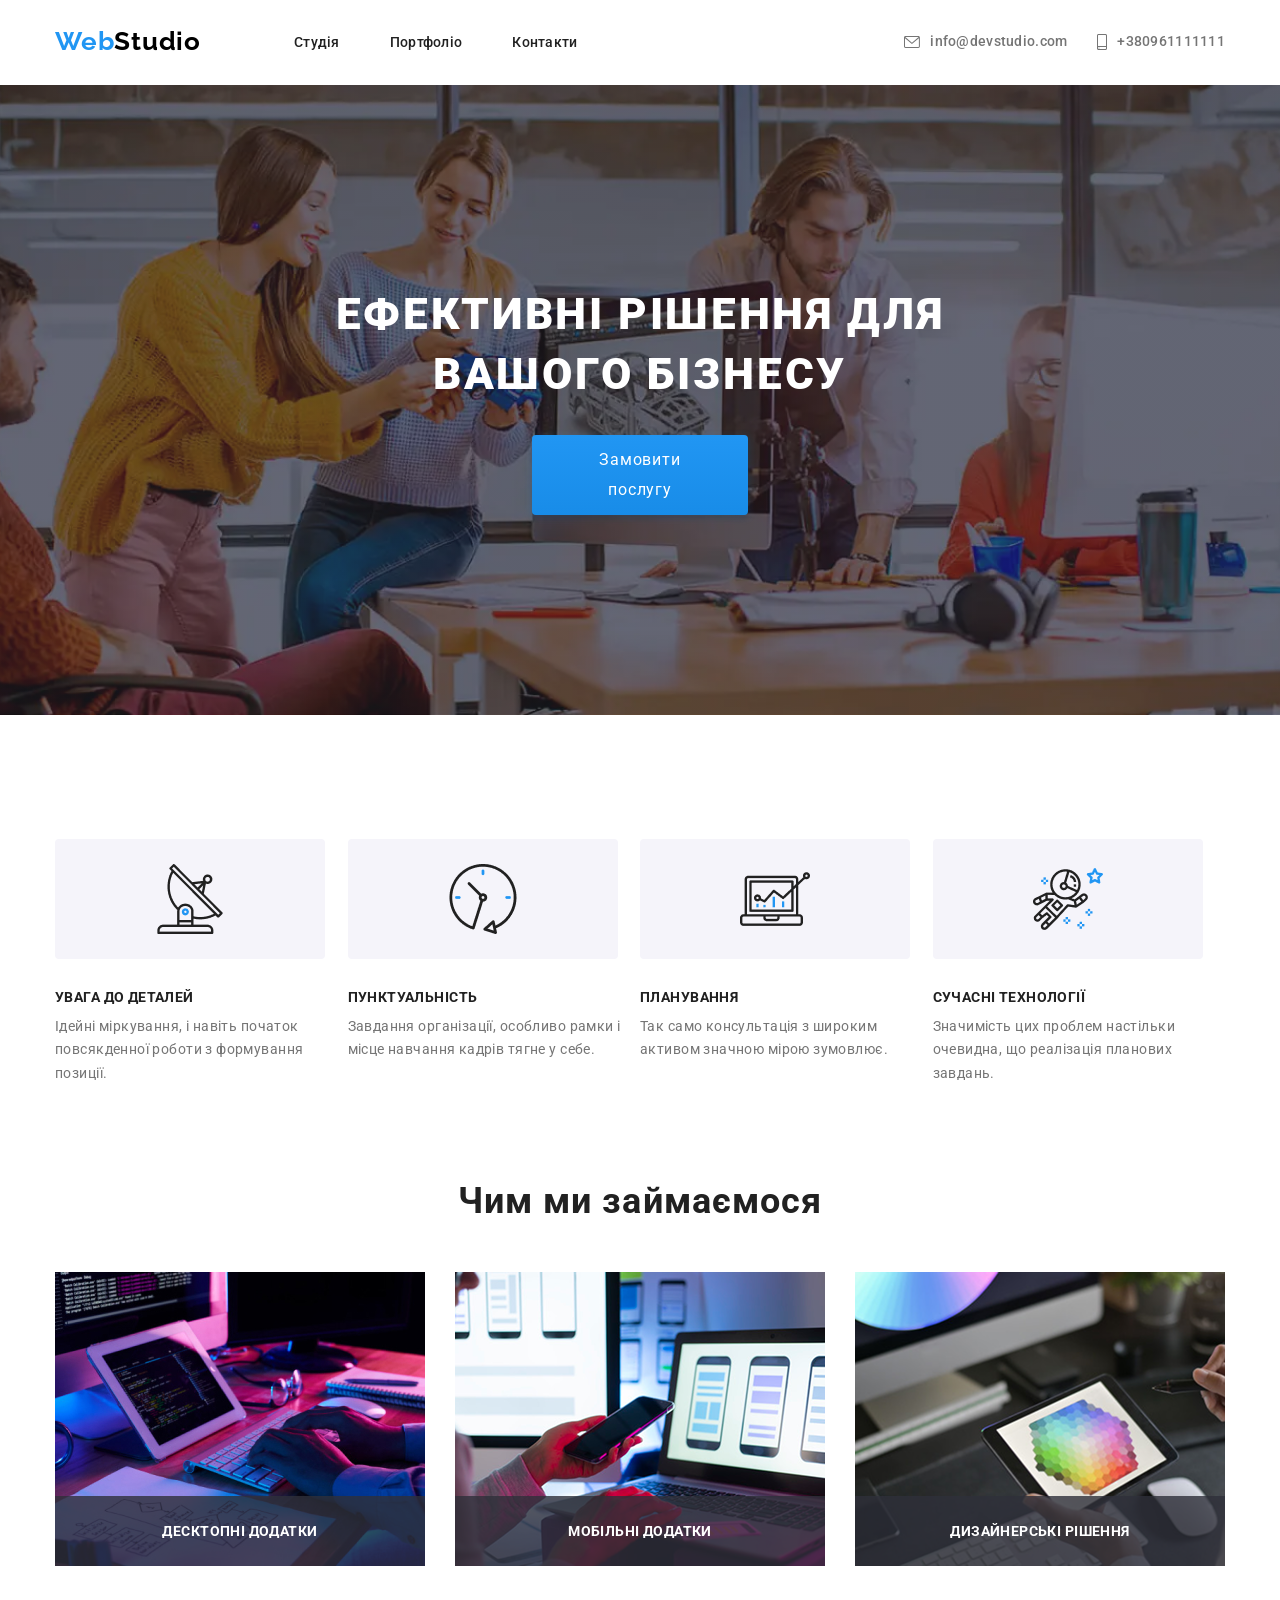
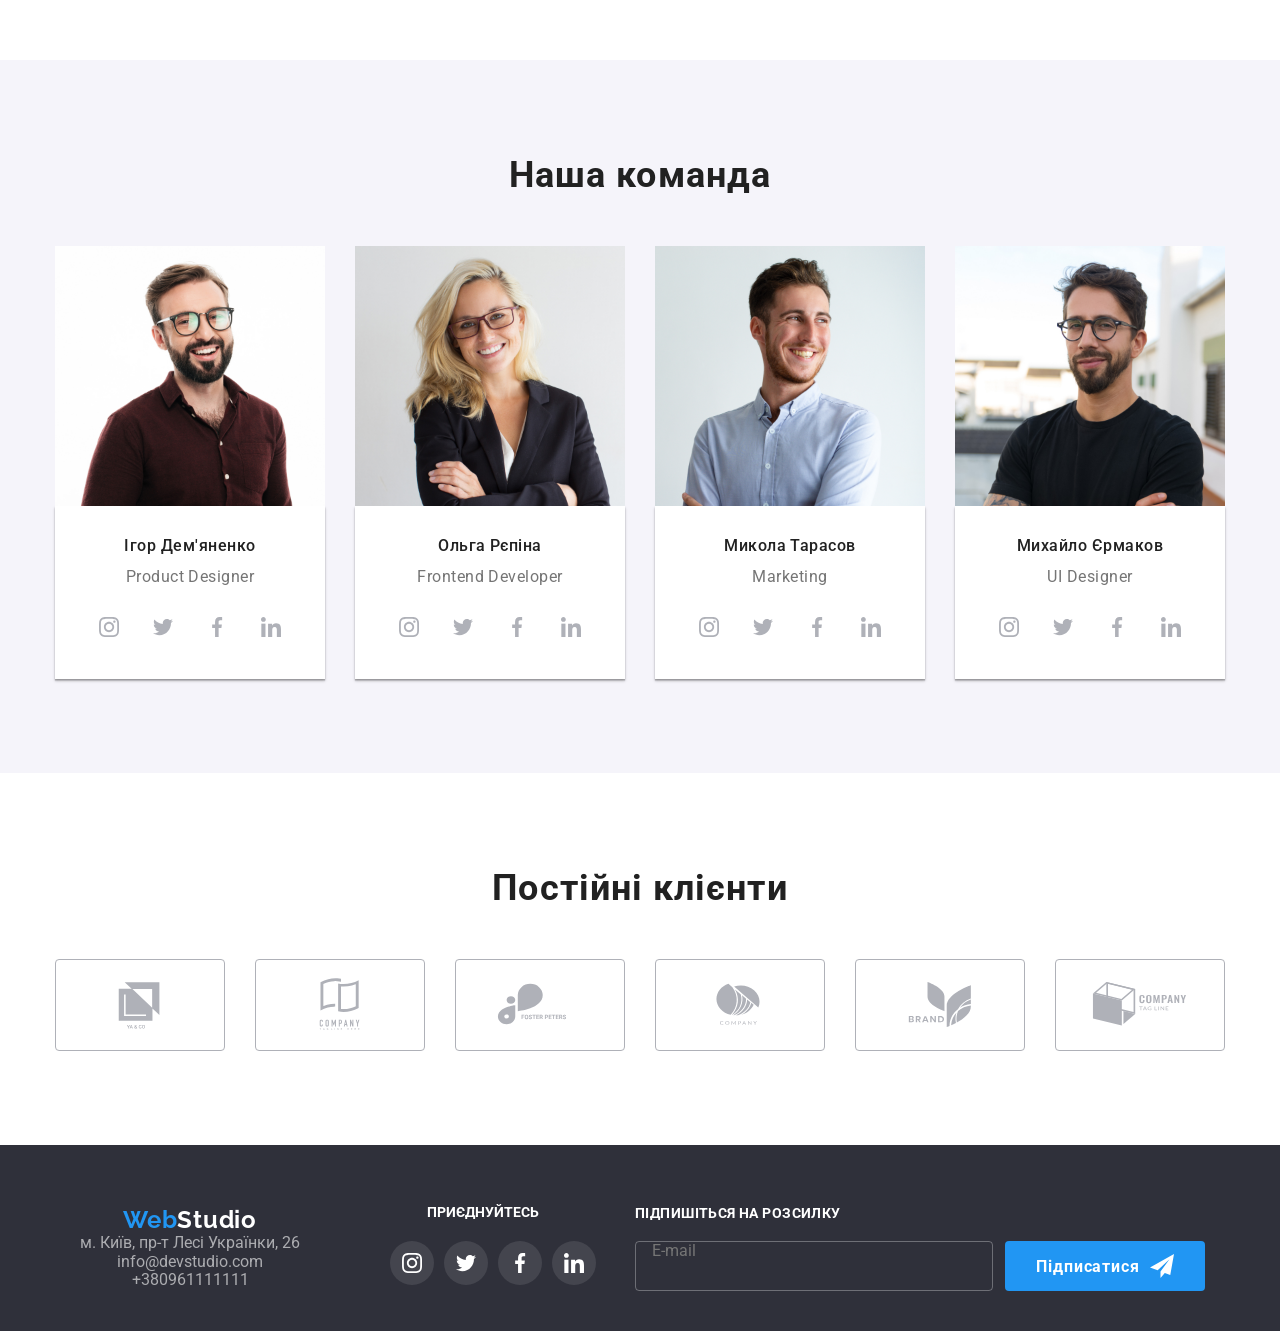
==== commit c187c6de: "add" ====
--- a/index.html
+++ b/index.html
@@ -97,10 +97,11 @@
       <section class="hero">
         <div class="container">
           <h1 class="hero-title">Ефективні рішення для вашого бізнесу</h1>
-
+                 <div class="btn-div">
           <button data-modal-open class="hero-button" type="button">
             Замовити послугу
           </button>
+          </div>
         </div>
       </section>
 
--- a/CSS/style.css
+++ b/CSS/style.css
@@ -156,25 +156,20 @@
 ========================= */
 
 .hero {
-  padding-top: 118px;
-  padding-bottom: 118px;
-
-  background:
-    linear-gradient(
-      90deg,
-      rgba(47, 48, 58, 0.7) 0%,
-      rgba(47, 48, 58, 0.45) 50%,
-      rgba(47, 48, 58, 0.7) 100%
-    ),
-    radial-gradient(
-      circle at 50% 45%,
-      rgba(33, 150, 243, 0.12) 0%,
-      rgba(47, 48, 58, 0) 55%
-    ),
-    url("../pages/Img10.png") center / cover no-repeat;
-
-  text-align: center;
-  width: 100%;
+  padding:118px 0;
+  background-image: linear-gradient(rgb(47, 48, 58, 0.4),rgb(47, 48, 58, 0.4)), url(../pages/mobile/hero-mobile@1x.webp);
+  background-size: cover;
+  background-position: center;
+  background-repeat: no-repeat;
+}
+
+@media (min-device-pixel-ratio: 2),
+       (-webkit-min-device-pixel-ratio: 2),
+       (min-resolution: 192dpi),
+       (min-resolution: 2dppx) {
+  .hero {
+      background-image: linear-gradient(rgb(47, 48, 58, 0.4),rgb(47, 48, 58, 0.4)), url(../pages/mobile/hero-mobile@2x.webp);
+  }
 }
 
 .hero-title {
@@ -207,6 +202,11 @@
     0 2px 8px rgba(33, 150, 243, 0.2);
 
   padding: 10px 32px;
+}
+
+.btn-div {
+  display: flex;
+  justify-content: center;
 }
 
 /* =========================
@@ -508,6 +508,10 @@
   font-weight: 700;
   line-height: normal;
   letter-spacing: 0.72px;
+}
+
+.footer-list:first-child .footer-contact {
+  color: #FFFFFF;
 }
 
 .footer-span {
@@ -1310,6 +1314,19 @@
     gap: 10px;
   }
 
+  .hero {
+      background-image: linear-gradient(rgb(47, 48, 58, 0.4),rgb(47, 48, 58, 0.4)), url(../pages/tablet/hero-tablet@1x.webp);
+  }
+
+  @media (min-device-pixel-ratio: 2),
+       (-webkit-min-device-pixel-ratio: 2),
+       (min-resolution: 192dpi),
+       (min-resolution: 2dppx) {
+  .hero {
+      background-image: linear-gradient(rgb(47, 48, 58, 0.4),rgb(47, 48, 58, 0.4)), url(../pages/tablet/hero-tablet@2x.webp);
+  }
+}
+
   .advantages-list {
     grid-template-columns: repeat(2, 1fr);
   }
@@ -1353,6 +1370,11 @@
     width: 100%;
     height: auto;
     display: block;
+  }
+
+  .portfolio-list {
+    display: flex;
+    justify-content: center;
   }
 
   /* FOOTER */
@@ -1480,7 +1502,17 @@
   .hero {
     padding-top: 200px;
     padding-bottom: 200px;
-  }
+     background-image: linear-gradient(rgb(47, 48, 58, 0.4),rgb(47, 48, 58, 0.4)), url(../pages/dekstop/hero-destop@1x.webp);
+  }
+
+  @media (min-device-pixel-ratio: 2),
+       (-webkit-min-device-pixel-ratio: 2),
+       (min-resolution: 192dpi),
+       (min-resolution: 2dppx) {
+  .hero {
+      background-image: linear-gradient(rgb(47, 48, 58, 0.4),rgb(47, 48, 58, 0.4)), url(../pages/dekstop/hero-destop@2x.webp);
+  }
+}
 
   .hero-title {
     font-size: 44px;
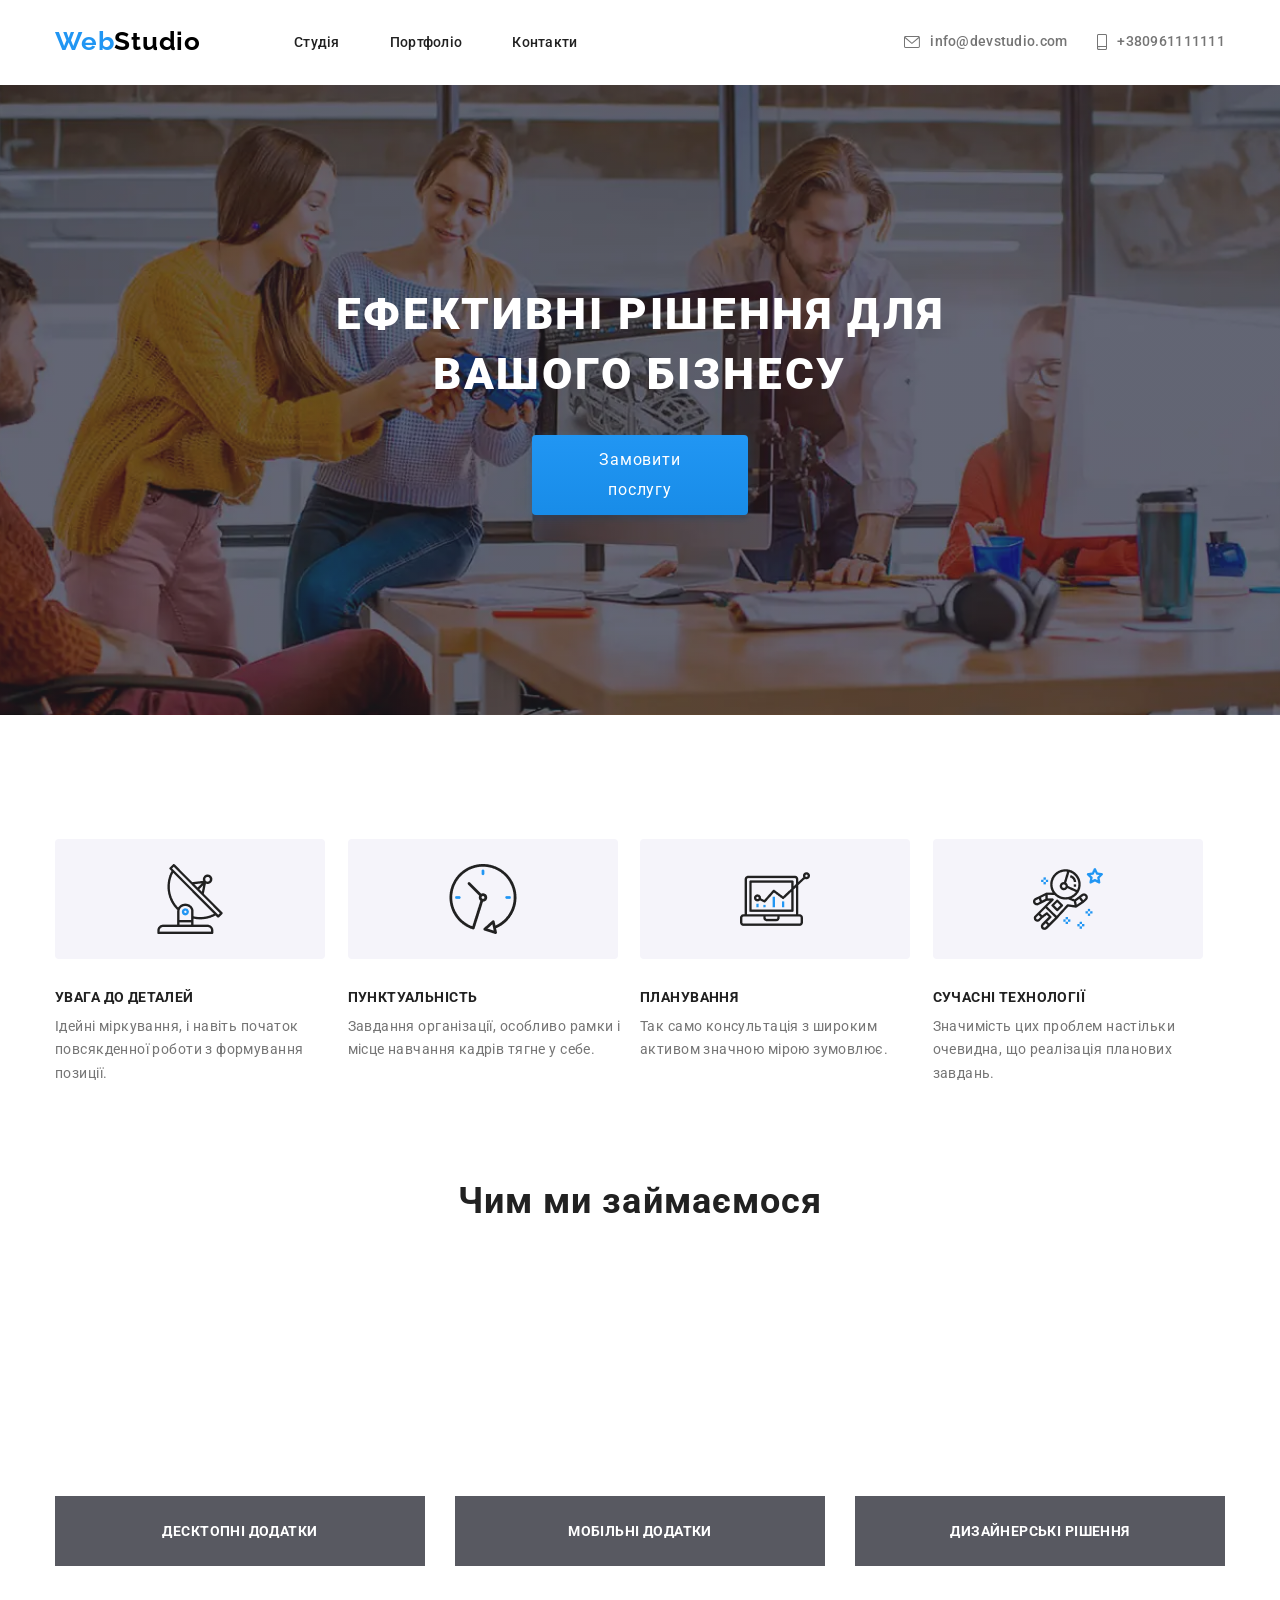
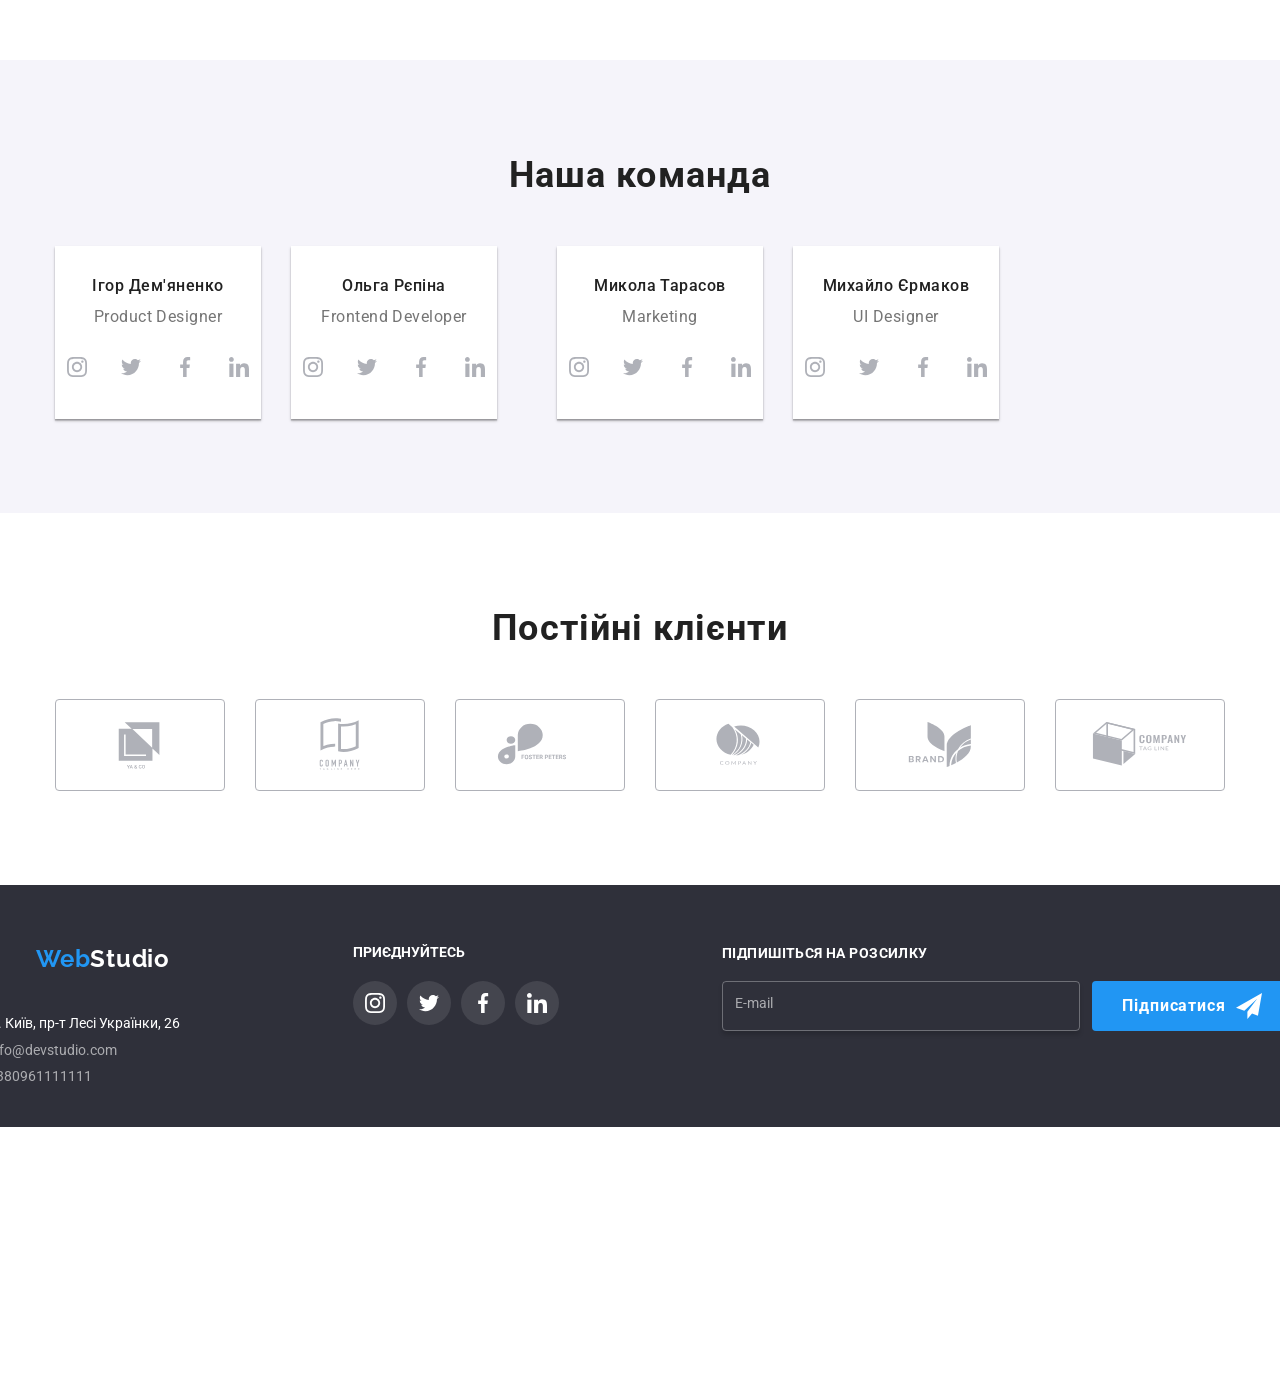
==== commit 2424b07d: "add" ====
--- a/index.html
+++ b/index.html
@@ -5,7 +5,12 @@
     <meta name="viewport" content="width=device-width, initial-scale=1.0" />
 
     <title>WebStudio</title>
-    <link rel="icon" type="image/png" sizes="48x48" href="./pages/logo-w-favicon-48x48.png">
+    <link
+      rel="icon"
+      type="image/png"
+      sizes="48x48"
+      href="./pages/logo-w-favicon-48x48.png"
+    />
     <link rel="preconnect" href="https://fonts.googleapis.com" />
     <link rel="preconnect" href="https://fonts.gstatic.com" crossorigin />
 
@@ -97,10 +102,10 @@
       <section class="hero">
         <div class="container">
           <h1 class="hero-title">Ефективні рішення для вашого бізнесу</h1>
-                 <div class="btn-div">
-          <button data-modal-open class="hero-button" type="button">
-            Замовити послугу
-          </button>
+          <div class="btn-div">
+            <button data-modal-open class="hero-button" type="button">
+              Замовити послугу
+            </button>
           </div>
         </div>
       </section>
@@ -180,33 +185,60 @@
 
           <ul class="perspectief-list">
             <li class="perspectief-item">
-              <img
-                src="./pages/box-1.jpg"
-                alt="Дизайн"
-                class="perspectief-photo"
-              />
+              <picture>
+                <source
+                  srcset="
+                    ./pages/dekstop/first-desktop@1x.jpg 1x,
+                    ./pages/dekstop/first-desktop@2x.jpg 2x
+                  "
+                  media="(min-width:1200px)"
+                />
+                <img
+                  src="./pages/box-1.jpg"
+                  alt="Дизайн"
+                  class="perspectief-photo"
+                />
+              </picture>
               <div class="perspectief-div">
                 <p class="perspektief-text">Десктопні додатки</p>
               </div>
             </li>
 
             <li class="perspectief-item">
-              <img
-                src="./pages/img-9.png"
-                alt="Розробка"
-                class="perspectief-photo"
-              />
+              <picture>
+                <source
+                  srcset="
+                    ./pages/dekstop/second-desktop@1x.jpg 1x,
+                    ./pages/dekstop/second-desktop@2x.jpg 2x
+                  "
+                  media="(min-width:1200px)"
+                />
+                <img
+                  src="./pages/img-9.png"
+                  alt="Розробка"
+                  class="perspectief-photo"
+                />
+              </picture>
               <div class="perspectief-div">
                 <p class="perspektief-text">Мобільні додатки</p>
               </div>
             </li>
 
             <li class="perspectief-item">
-              <img
-                src="./pages/box-3.png"
-                alt="Мобільні додатки"
-                class="perspectief-photo"
-              />
+              <picture>
+                <source
+                  srcset="
+                    ./pages/dekstop/third-desktop@1x.jpg 1x,
+                    ./pages/dekstop/third-desktop@2x.jpg 2x
+                  "
+                  media="(min-width:1200px)"
+                />
+                <img
+                  src="./pages/box-3.png"
+                  alt="Мобільні додатки"
+                  class="perspectief-photo"
+                />
+              </picture>
               <div class="perspectief-div">
                 <p class="perspektief-text">Дизайнерські рішення</p>
               </div>
@@ -223,12 +255,34 @@
 
           <ul class="team-list">
             <li class="team-items">
-              <img
-                src="./pages/img.jpg"
-                alt="Ігор Дем'яненко"
-                class="team-photo"
-              />
-
+              <picture>
+                <source
+                  srcset="
+                    ./pages/dekstop/igor-desktop@1x.jpg 1x,
+                    ./pages/dekstop/igor-desktop@2x.jpg 2x
+                  "
+                  media="(min-width:1200px)"
+                />
+                <source
+                  srcset="
+                    ./pages/tablet/igor-tablet@1x.jpg 1x,
+                    ./pages/tablet/igor-tablet@2x.jpg 2x
+                  "
+                  media="(min-width:768px)"
+                />
+                <source
+                  srcset="
+                    ./pages/mobile/igor-mobile@1x.jpg 1x,
+                    ./pages/mobile/igor-mobile@2x.jpg 2x
+                  "
+                  media="(max-width:767px)"
+                />
+                <img
+                  src="./pages/img.jpg"
+                  alt="Ігор Дем'яненко"
+                  class="team-photo"
+                />
+              </picture>
               <div class="team-div">
                 <h3 class="team-title">Ігор Дем'яненко</h3>
 
@@ -268,11 +322,34 @@
             </li>
 
             <li class="team-items">
-              <img
-                src="./pages/img-1.jpg"
-                alt="Ольга Рєпіна"
-                class="team-photo"
-              />
+              <picture>
+                <source
+                  srcset="
+                    ./pages/dekstop/olga-desktop@1x.jpg 1x,
+                    ./pages/dekstop/olga-desktop@2x.jpg 2x
+                  "
+                  media="(min-width:1200px)"
+                />
+                <source
+                  srcset="
+                    ./pages/tablet/olga-tablet@1x.jpg 1x,
+                    ./pages/tablet/olga-tablet@2x.jpg 2x
+                  "
+                  media="(min-width:768px)"
+                />
+                <source
+                  srcset="
+                    ./pages/mobile/olga-mobile@1x.jpg 1x,
+                    ./pages/mobile/olga-mobile@2x.jpg 2x
+                  "
+                  media="(max-width:767px)"
+                />
+                <img
+                  src="./pages/img-1.jpg"
+                  alt="Ольга Рєпіна"
+                  class="team-photo"
+                />
+              </picture>
 
               <div class="team-div">
                 <h3 class="team-title">Ольга Рєпіна</h3>
@@ -312,12 +389,36 @@
               </div>
             </li>
 
+            <li class="team-items"></li>
             <li class="team-items">
-              <img
-                src="./pages/img-2.jpg"
-                alt="Микола Тарасов"
-                class="team-photo"
-              />
+              <picture>
+                <source
+                  srcset="
+                    ./pages/dekstop/mikola-desktop@1x.jpg 1x,
+                    ./pages/dekstop/mikola-desktop@2x.jpg 2x
+                  "
+                  media="(min-width:1200px)"
+                />
+                <source
+                  srcset="
+                    ./pages/tablet/mikola-tablet@1x.jpg 1x,
+                    ./pages/tablet/mikola-tablet@2x.jpg 2x
+                  "
+                  media="(min-width:768px)"
+                />
+                <source
+                  srcset="
+                    ./pages/mobile/mikola-mobile@1x.jpg 1x,
+                    ./pages/mobile/mikola-mobile@2x.jpg 2x
+                  "
+                  media="(max-width:767px)"
+                />
+                <img
+                  src="./pages/img-2.jpg"
+                  alt="Микола Тарасов"
+                  class="team-photo"
+                />
+              </picture>
 
               <div class="team-div">
                 <h3 class="team-title">Микола Тарасов</h3>
@@ -357,11 +458,34 @@
             </li>
 
             <li class="team-items">
-              <img
-                src="./pages/img-3.jpg"
-                alt="Михайло Єрмаков"
-                class="team-photo"
-              />
+              <picture>
+                <source
+                  srcset="
+                    ./pages/dekstop/mixailo-desktop@1x.jpg 1x,
+                    ./pages/dekstop/mixailo-desktop@2x.jpg 2x
+                  "
+                  media="(min-width:1200px)"
+                />
+                <source
+                  srcset="
+                    ./pages/tablet/mixailo-tablet@1x.jpg 1x,
+                    ./pages/tablet/mixailo-tablet@2x.jpg 2x
+                  "
+                  media="(min-width:768px)"
+                />
+                <source
+                  srcset="
+                    ./pages/mobile/mixailo-mobile@1x.jpg 1x,
+                    ./pages/mobile/mixailo-mobile@2x.jpg 2x
+                  "
+                  media="(max-width:767px)"
+                />
+                <img
+                  src="./pages/img-3.jpg"
+                  alt="Михайло Єрмаков"
+                  class="team-photo"
+                />
+              </picture>
 
               <div class="team-div">
                 <h3 class="team-title">Михайло Єрмаков</h3>
@@ -459,9 +583,9 @@
       <div class="container">
         <div class="footer-box">
           <div class="footer-logo-wrap">
-          <a class="footer-logo" href="./index.html">
-            <span class="footer-span">Web</span>Studio
-          </a>
+            <a class="footer-logo" href="./index.html">
+              <span class="footer-span">Web</span>Studio
+            </a>
           </div>
 
           <ul class="footer-list">
@@ -485,37 +609,37 @@
           </ul>
         </div>
         <div class="items-div">
-        <h2 class="footer-title">приєднуйтесь</h2>
-        <ul class="footer-links">
-          <li class="footer-items">
-            <a class="footer-link" href="https://www.instagram.com/">
-              <svg class="footer-icon">
-                <use href="./pages/symbol-defs.svg#instagram"></use>
-              </svg>
-            </a>
-          </li>
-          <li class="footer-items">
-            <a class="footer-link" href="https://www.X.com">
-              <svg class="footer-icon">
-                <use href="./pages/symbol-defs.svg#twitter"></use>
-              </svg>
-            </a>
-          </li>
-          <li class="footer-items">
-            <a class="footer-link" href="https://www.facebook.com/">
-              <svg class="footer-icon">
-                <use href="./pages/symbol-defs.svg#facebook"></use>
-              </svg>
-            </a>
-          </li>
-          <li class="footer-items">
-            <a class="footer-link" href="https://www.linkedin.com/">
-              <svg class="footer-icon">
-                <use href="./pages/symbol-defs.svg#linkedin"></use>
-              </svg>
-            </a>
-          </li>
-        </ul>
+          <h2 class="footer-title">приєднуйтесь</h2>
+          <ul class="footer-links">
+            <li class="footer-items">
+              <a class="footer-link" href="https://www.instagram.com/">
+                <svg class="footer-icon">
+                  <use href="./pages/symbol-defs.svg#instagram"></use>
+                </svg>
+              </a>
+            </li>
+            <li class="footer-items">
+              <a class="footer-link" href="https://www.X.com">
+                <svg class="footer-icon">
+                  <use href="./pages/symbol-defs.svg#twitter"></use>
+                </svg>
+              </a>
+            </li>
+            <li class="footer-items">
+              <a class="footer-link" href="https://www.facebook.com/">
+                <svg class="footer-icon">
+                  <use href="./pages/symbol-defs.svg#facebook"></use>
+                </svg>
+              </a>
+            </li>
+            <li class="footer-items">
+              <a class="footer-link" href="https://www.linkedin.com/">
+                <svg class="footer-icon">
+                  <use href="./pages/symbol-defs.svg#linkedin"></use>
+                </svg>
+              </a>
+            </li>
+          </ul>
         </div>
         <form class="footer-form">
           <h2 class="footer-detitle">Підпишіться на розсилку</h2>
--- a/CSS/style.css
+++ b/CSS/style.css
@@ -156,19 +156,23 @@
 ========================= */
 
 .hero {
-  padding:118px 0;
-  background-image: linear-gradient(rgb(47, 48, 58, 0.4),rgb(47, 48, 58, 0.4)), url(../pages/mobile/hero-mobile@1x.webp);
+  padding: 118px 0;
+  background-image:
+    linear-gradient(rgb(47, 48, 58, 0.4), rgb(47, 48, 58, 0.4)),
+    url(../pages/mobile/hero-mobile@1x.webp);
   background-size: cover;
   background-position: center;
   background-repeat: no-repeat;
 }
 
 @media (min-device-pixel-ratio: 2),
-       (-webkit-min-device-pixel-ratio: 2),
-       (min-resolution: 192dpi),
-       (min-resolution: 2dppx) {
+  (-webkit-min-device-pixel-ratio: 2),
+  (min-resolution: 192dpi),
+  (min-resolution: 2dppx) {
   .hero {
-      background-image: linear-gradient(rgb(47, 48, 58, 0.4),rgb(47, 48, 58, 0.4)), url(../pages/mobile/hero-mobile@2x.webp);
+    background-image:
+      linear-gradient(rgb(47, 48, 58, 0.4), rgb(47, 48, 58, 0.4)),
+      url(../pages/mobile/hero-mobile@2x.webp);
   }
 }
 
@@ -496,6 +500,9 @@
   margin: 0 0 60px;
   padding: 0;
   text-align: center;
+  display: flex;
+  flex-direction: column;
+  gap: 7px;
 }
 
 .footer-logo {
@@ -510,8 +517,8 @@
   letter-spacing: 0.72px;
 }
 
-.footer-list:first-child .footer-contact {
-  color: #FFFFFF;
+.footer-item:first-child .footer-contact {
+  color: #fff;
 }
 
 .footer-span {
@@ -591,12 +598,11 @@
 
 .footer-form {
   width: 100%;
-  margin: 0;
   display: flex;
   flex-direction: column;
   align-items: center;
   text-align: center;
-  margin-top: 60px;
+  margin-left: 93px;
 }
 
 .footer-detitle {
@@ -629,14 +635,21 @@
   border: 1px solid rgba(255, 255, 255, 0.3);
   border-radius: 4px;
   outline: none;
+  display: flex;
+  justify-content: center;
+  align-items: center;
+  resize: none;
+  height: 50px;
+  box-sizing: border-box;
+  padding: 0 16px;
+  line-height: 50px;
+  text-align: left;
 }
 
 .footer-btn {
   width: 200px;
   height: 50px;
   margin-top: 20px;
-  align-items: center;
-  justify-content: center;
   gap: 10px;
   color: #ffffff;
   background-color: #2196f3;
@@ -648,12 +661,18 @@
   line-height: 1.87;
   letter-spacing: 0.96px;
   cursor: pointer;
+  text-align: center;
+  justify-content: center;
 }
 
 .footer-tlg {
   width: 24px;
   height: 24px;
   fill: #ffffff;
+}
+
+.footer-logo-wrap {
+  margin-bottom: 20px;
 }
 
 /* =========================
@@ -1263,18 +1282,284 @@
 }
 
 /* =========================
+   MOBILE
+========================= */
+
+@media (min-width: 480px) {
+  .footer {
+    width: 100%;
+    max-width: 100%;
+    margin: 0;
+    padding: 55px 0 50px;
+    background-color: #2f303a;
+    overflow: hidden;
+    box-sizing: border-box;
+  }
+
+  .footer .container {
+    width: 100%;
+    max-width: 100%;
+    margin: 0 auto;
+    padding: 0 24px;
+    box-sizing: border-box;
+  }
+
+  .footer-box {
+    width: 100%;
+    max-width: 100%;
+    margin: 0;
+    padding: 0;
+
+    display: flex;
+    flex-direction: column;
+    align-items: center;
+
+    text-align: center;
+    box-sizing: border-box;
+  }
+
+  .footer-logo-wrap {
+    width: 100%;
+    margin: 0 0 20px;
+    text-align: center;
+  }
+
+  .footer-logo {
+    display: inline-block;
+    margin: 0;
+
+    font-family: Raleway, sans-serif;
+    font-size: 24px;
+    font-weight: 700;
+    line-height: 1.2;
+
+    text-align: center;
+  }
+
+  .footer-list {
+    width: 100%;
+    max-width: 100%;
+    margin: 0 0 50px;
+    padding: 0;
+
+    display: flex;
+    flex-direction: column;
+    align-items: center;
+
+    gap: 7px;
+
+    list-style: none;
+    text-align: center;
+    box-sizing: border-box;
+  }
+
+  .footer-item {
+    width: 100%;
+    margin: 0;
+    padding: 0;
+    text-align: center;
+  }
+
+  .footer-contact {
+    display: block;
+    width: 100%;
+
+    margin: 0;
+
+    font-size: 14px;
+    line-height: 1.4;
+
+    text-align: center;
+  }
+
+  .items-div {
+    width: 100%;
+    max-width: 100%;
+
+    margin: 0 0 50px;
+    padding: 0;
+
+    text-align: center;
+    box-sizing: border-box;
+  }
+
+  .items-div .footer-title {
+    width: 100%;
+    margin: 0 0 20px;
+
+    font-size: 14px;
+    font-weight: 700;
+    line-height: 1.14;
+
+    text-align: center;
+  }
+
+  .footer-links {
+    width: 100%;
+    max-width: 100%;
+
+    margin: 0;
+    padding: 0;
+
+    display: flex;
+    justify-content: center;
+    align-items: center;
+
+    gap: 10px;
+
+    box-sizing: border-box;
+  }
+
+  .footer-link {
+    width: 44px;
+    height: 44px;
+
+    flex: 0 0 44px;
+
+    display: flex;
+    align-items: center;
+    justify-content: center;
+
+    border-radius: 50%;
+
+    background-color: rgba(255, 255, 255, 0.1);
+  }
+
+  .footer-icon {
+    width: 20px;
+    height: 20px;
+
+    fill: #fff;
+  }
+
+  .footer-form {
+    width: 100%;
+    max-width: 100%;
+
+    margin: 0;
+    padding: 0;
+
+    display: flex;
+    flex-direction: column;
+    align-items: center;
+
+    text-align: center;
+
+    box-sizing: border-box;
+  }
+
+  .footer-detitle {
+    width: 100%;
+    max-width: 100%;
+
+    margin: 0 0 20px;
+
+    color: #fff;
+
+    font-size: 14px;
+    font-weight: 700;
+    line-height: 1.14;
+
+    text-align: center;
+    text-transform: uppercase;
+
+    box-sizing: border-box;
+  }
+
+  .footer-subscribe {
+    width: 100%;
+    max-width: 100%;
+
+    margin: 0;
+    padding: 0;
+
+    display: flex;
+    flex-direction: column;
+    align-items: center;
+
+    gap: 18px;
+
+    box-sizing: border-box;
+  }
+
+  .footer-send {
+    display: block;
+
+    width: 100%;
+    max-width: 100%;
+
+    min-width: 0;
+
+    height: 42px;
+
+    margin: 0;
+    padding: 0 12px;
+
+    box-sizing: border-box;
+
+    color: #fff;
+
+    background: transparent;
+
+    border: 1px solid rgba(255, 255, 255, 0.3);
+    border-radius: 4px;
+
+    outline: none;
+
+    font-family: Roboto, sans-serif;
+    font-size: 14px;
+    line-height: 42px;
+  }
+
+  .footer-send::placeholder {
+    color: rgba(255, 255, 255, 0.6);
+  }
+
+  .footer-btn {
+    width: 170px;
+    max-width: 100%;
+
+    height: 50px;
+
+    margin: 0;
+    padding: 0;
+
+    display: flex;
+    align-items: center;
+    justify-content: center;
+
+    gap: 8px;
+
+    color: #fff;
+
+    background-color: #2196f3;
+
+    border: 0;
+    border-radius: 4px;
+
+    font-family: Roboto, sans-serif;
+    font-size: 16px;
+    font-weight: 700;
+    line-height: 1;
+
+    letter-spacing: 0.96px;
+
+    box-sizing: border-box;
+  }
+
+  .footer-tlg {
+    width: 26px;
+    height: 26px;
+
+    flex: 0 0 26px;
+
+    fill: #fff;
+  }
+}
+
+/* =========================
    TABLET
 ========================= */
-
-@media (min-width: 480px) {
-  .container {
-    width: 480px;
-  }
-
-  .hero-title {
-    width: 360px;
-  }
-}
 
 @media (min-width: 768px) {
   .container {
@@ -1315,17 +1600,21 @@
   }
 
   .hero {
-      background-image: linear-gradient(rgb(47, 48, 58, 0.4),rgb(47, 48, 58, 0.4)), url(../pages/tablet/hero-tablet@1x.webp);
+    background-image:
+      linear-gradient(rgb(47, 48, 58, 0.4), rgb(47, 48, 58, 0.4)),
+      url(../pages/tablet/hero-tablet@1x.webp);
   }
 
   @media (min-device-pixel-ratio: 2),
-       (-webkit-min-device-pixel-ratio: 2),
-       (min-resolution: 192dpi),
-       (min-resolution: 2dppx) {
-  .hero {
-      background-image: linear-gradient(rgb(47, 48, 58, 0.4),rgb(47, 48, 58, 0.4)), url(../pages/tablet/hero-tablet@2x.webp);
-  }
-}
+    (-webkit-min-device-pixel-ratio: 2),
+    (min-resolution: 192dpi),
+    (min-resolution: 2dppx) {
+    .hero {
+      background-image:
+        linear-gradient(rgb(47, 48, 58, 0.4), rgb(47, 48, 58, 0.4)),
+        url(../pages/tablet/hero-tablet@2x.webp);
+    }
+  }
 
   .advantages-list {
     grid-template-columns: repeat(2, 1fr);
@@ -1378,93 +1667,87 @@
   }
 
   /* FOOTER */
+  .footer {
+    padding: 60px 0 40px;
+  }
+
   .footer .container {
+    max-width: 768px;
+    width: 100%;
     display: flex;
     flex-wrap: wrap;
+    justify-content: center;
+    align-items: flex-start;
+    column-gap: 70px;
+    row-gap: 0;
   }
 
   .footer-box {
-    width: 50%;
+    width: 230px;
+    flex: 0 0 230px;
+    align-items: center;
     text-align: center;
+  }
+
+  .footer-logo-wrap {
+    margin-bottom: 20px;
+  }
+
+  .footer-list {
+    width: 100%;
+    margin-bottom: 0;
     align-items: center;
-  }
-
-  .footer-logo-wrap {
-    width: 100%;
     text-align: center;
   }
 
-  .footer-list {
-    width: 100%;
-    text-align: center;
-    margin: 0;
-  }
-
-  .footer-item {
-    text-align: center;
-  }
-
+  .footer-item,
   .footer-item .footer-contact {
     text-align: center;
   }
 
+  .items-div {
+    width: 206px;
+    flex: 0 0 206px;
+    text-align: left;
+  }
+
+  .items-div .footer-title {
+    margin: 0 0 20px;
+    text-align: left;
+  }
+
   .footer-links {
-    width: 100%;
-    height: auto;
-    display: flex;
-    justify-content: center;
+    width: 206px;
+    justify-content: flex-start;
+    gap: 10px;
+  }
+
+  .footer-form {
+    width: 100%;
+    margin: 55px 0 0;
     align-items: center;
-    gap: 10px;
-    margin: 0;
-    padding: 0;
-  }
-
-  .footer-items:first-child {
-    width: auto;
+  }
+
+  .footer-detitle {
+    margin: 0 0 20px;
     text-align: center;
-  }
-
-  .items-div {
-    width: 50%;
-    text-align: center;
-  }
-
-  .items-div .footer-title {
-    text-align: center;
-    margin: 0 0 20px;
-  }
-
-  .footer-form {
-    width: 100%;
-    margin: 55px 0 0;
-    display: flex;
-    flex-direction: column;
-    align-items: center;
-  }
-
-  .footer-detitle {
-    text-align: center;
-    margin: 0 0 20px;
   }
 
   .footer-subscribe {
     display: flex;
     flex-direction: column;
     align-items: center;
-    gap: 13px;
+    gap: 14px;
   }
 
   .footer-send {
-    width: 450.0px;
-height: 50.0px;
-    min-width: 302px;
+    width: 315px;
+    min-width: 315px;
     height: 50px;
-    box-sizing: border-box;
-    padding: 0 16px;
   }
 
   .footer-btn {
-    width: 200px;
+    width: 140px;
     height: 50px;
     margin: 0;
     display: flex;
@@ -1502,17 +1785,21 @@
   .hero {
     padding-top: 200px;
     padding-bottom: 200px;
-     background-image: linear-gradient(rgb(47, 48, 58, 0.4),rgb(47, 48, 58, 0.4)), url(../pages/dekstop/hero-destop@1x.webp);
+    background-image:
+      linear-gradient(rgb(47, 48, 58, 0.4), rgb(47, 48, 58, 0.4)),
+      url(../pages/dekstop/hero-destop@1x.webp);
   }
 
   @media (min-device-pixel-ratio: 2),
-       (-webkit-min-device-pixel-ratio: 2),
-       (min-resolution: 192dpi),
-       (min-resolution: 2dppx) {
-  .hero {
-      background-image: linear-gradient(rgb(47, 48, 58, 0.4),rgb(47, 48, 58, 0.4)), url(../pages/dekstop/hero-destop@2x.webp);
-  }
-}
+    (-webkit-min-device-pixel-ratio: 2),
+    (min-resolution: 192dpi),
+    (min-resolution: 2dppx) {
+    .hero {
+      background-image:
+        linear-gradient(rgb(47, 48, 58, 0.4), rgb(47, 48, 58, 0.4)),
+        url(../pages/dekstop/hero-destop@2x.webp);
+    }
+  }
 
   .hero-title {
     font-size: 44px;
@@ -1599,6 +1886,9 @@
   .footer-list {
     margin: 0;
     padding: 0;
+    display: flex;
+    flex-direction: column;
+    gap: 7px;
   }
 
   .footer-item:first-child .footer-contact {
@@ -1611,18 +1901,18 @@
   }
 
   .footer-links {
-  width: 206px;
-  height: auto;
-
-  display: flex;
-  flex-wrap: nowrap;
-  justify-content: center;
-  align-items: center;
-
-  margin: 5px 0 0 20px;
-  padding: 0;
-
-  gap: 10px;
+    width: 206px;
+    height: auto;
+
+    display: flex;
+    flex-wrap: nowrap;
+    justify-content: center;
+    align-items: center;
+
+    margin: 5px 0 0 20px;
+    padding: 0;
+
+    gap: 10px;
   }
 
   .footer-items:first-child {
@@ -1631,17 +1921,17 @@
 
   .footer-title {
     margin: 0 0 20px;
-  text-align: left;
-  }
-
-.footer-form {
-  width: 570px;
-  margin-left: 40px;
-  margin-top: 0;
-  text-align: left;
-  align-items: flex-start;
-  flex-shrink: 0;
-}
+    text-align: left;
+  }
+
+  .footer-form {
+    width: 570px;
+    margin-left: 93px;
+    margin-top: 0;
+    text-align: left;
+    align-items: flex-start;
+    flex-shrink: 0;
+  }
 
   .footer-detitle {
     margin: 0 0 20px 0;
@@ -1656,17 +1946,21 @@
   }
 
   .footer-subscribe {
-  display: flex;
-  flex-direction: row;
-  align-items: center;
-  gap: 12px;
-  width: 100%;
+    display: flex;
+    flex-direction: row;
+    align-items: center;
+    gap: 12px;
+    width: 100%;
   }
 
   .footer-send {
+    flex-shrink: 0;
     width: 358px;
     height: 50px;
-    flex-shrink: 0;
+    border-radius: 4px;
+    border: 1px solid rgba(255, 255, 255, 0.3);
+    background: rgba(33, 150, 243, 0);
+    box-shadow: 0 4px 4px 0 rgba(0, 0, 0, 0.15);
   }
 
   .footer-btn {
@@ -1677,11 +1971,11 @@
   }
 
   .footer-social {
-  width: 206px;
-  flex-shrink: 0;
-  margin: 0;
-  align-items: center;
-}
+    width: 206px;
+    flex-shrink: 0;
+    margin: 0;
+    align-items: center;
+  }
 
   .portfolio-list {
     display: flex;
@@ -1692,4 +1986,35 @@
   .item {
     width: calc((100% - 60px) / 3);
   }
-}
+
+  .items-div {
+    width: 206px;
+    text-align: left;
+    margin: 0;
+    padding: 0;
+  }
+
+  .items-div .footer-title {
+    width: 206px;
+    margin: 0 0 20px 0;
+    padding: 0;
+    text-align: left;
+  }
+
+  .items-div .footer-links {
+    width: 206px;
+    margin: 0;
+    padding: 0;
+    display: flex;
+    justify-content: flex-start;
+    align-items: center;
+    gap: 10px;
+  }
+}
+
+.footer .footer-send {
+  resize: none;
+  overflow: hidden;
+  appearance: none;
+  -webkit-appearance: none;
+}
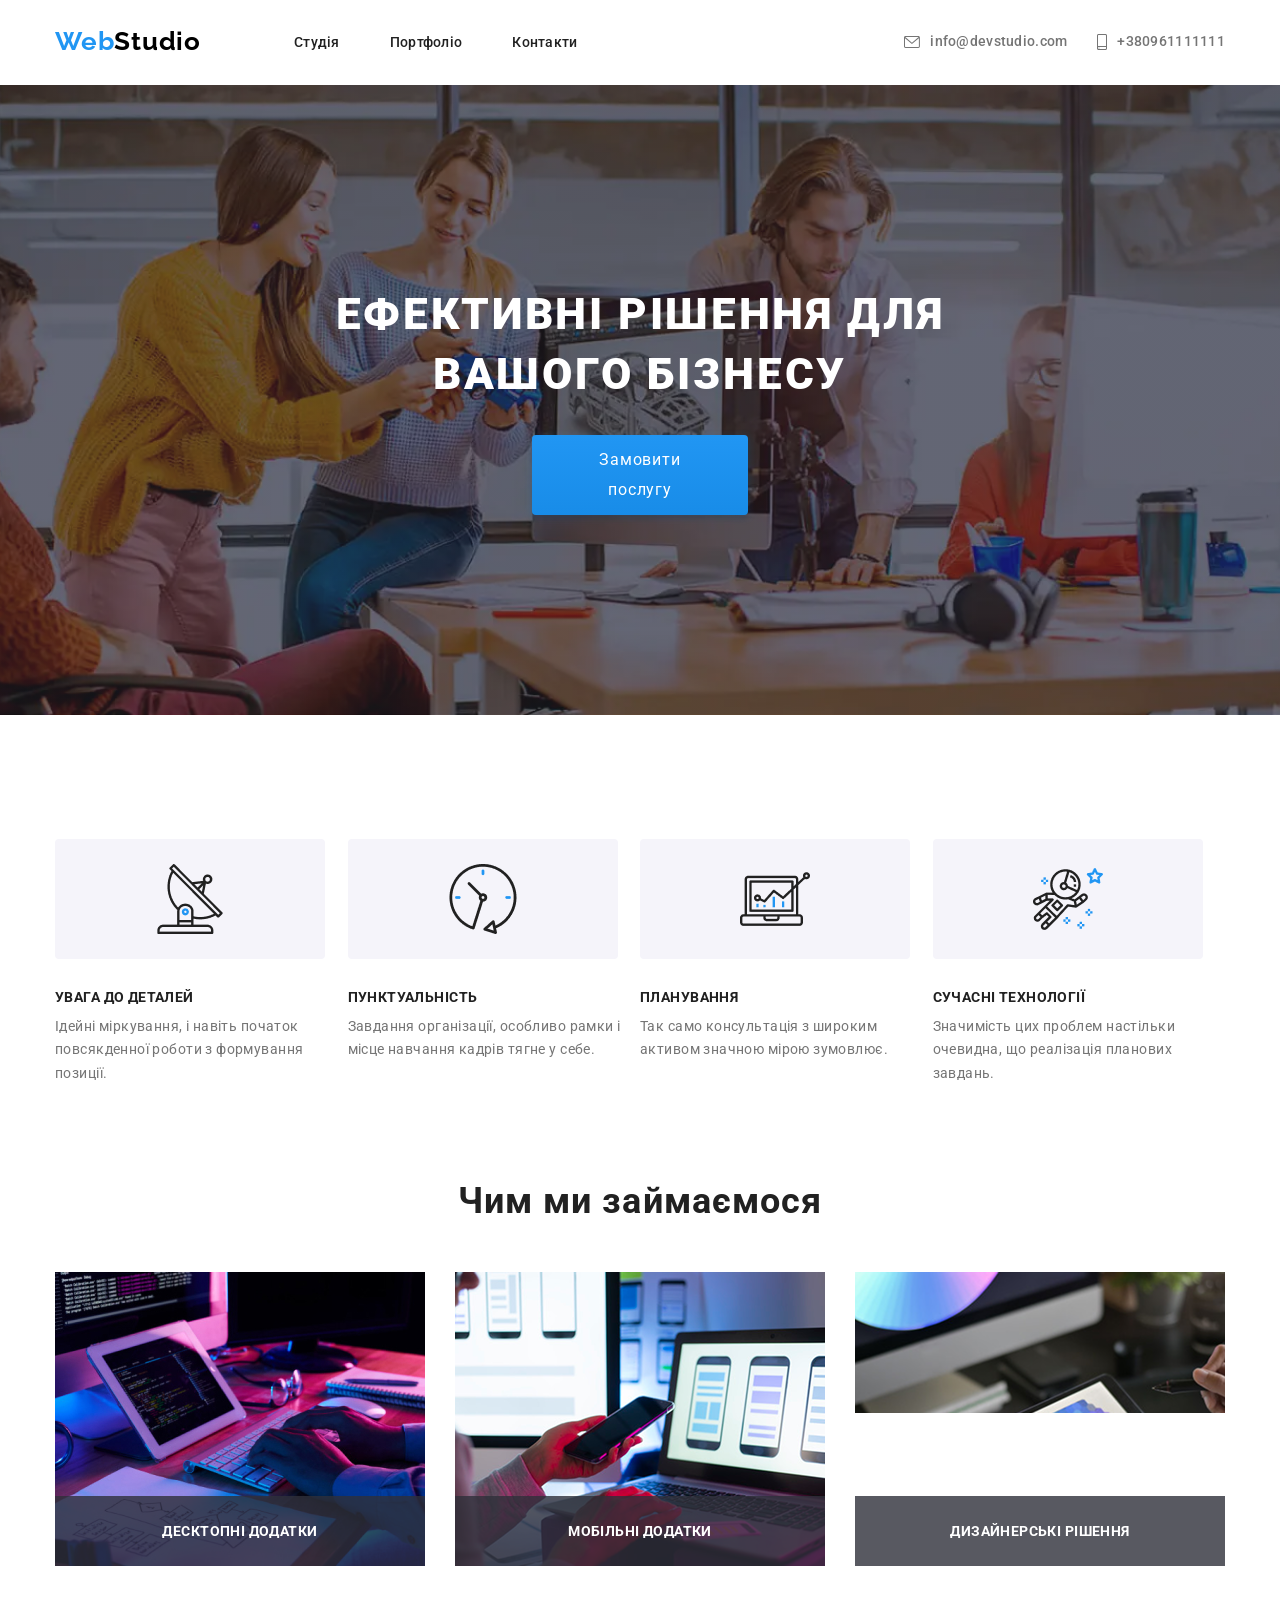
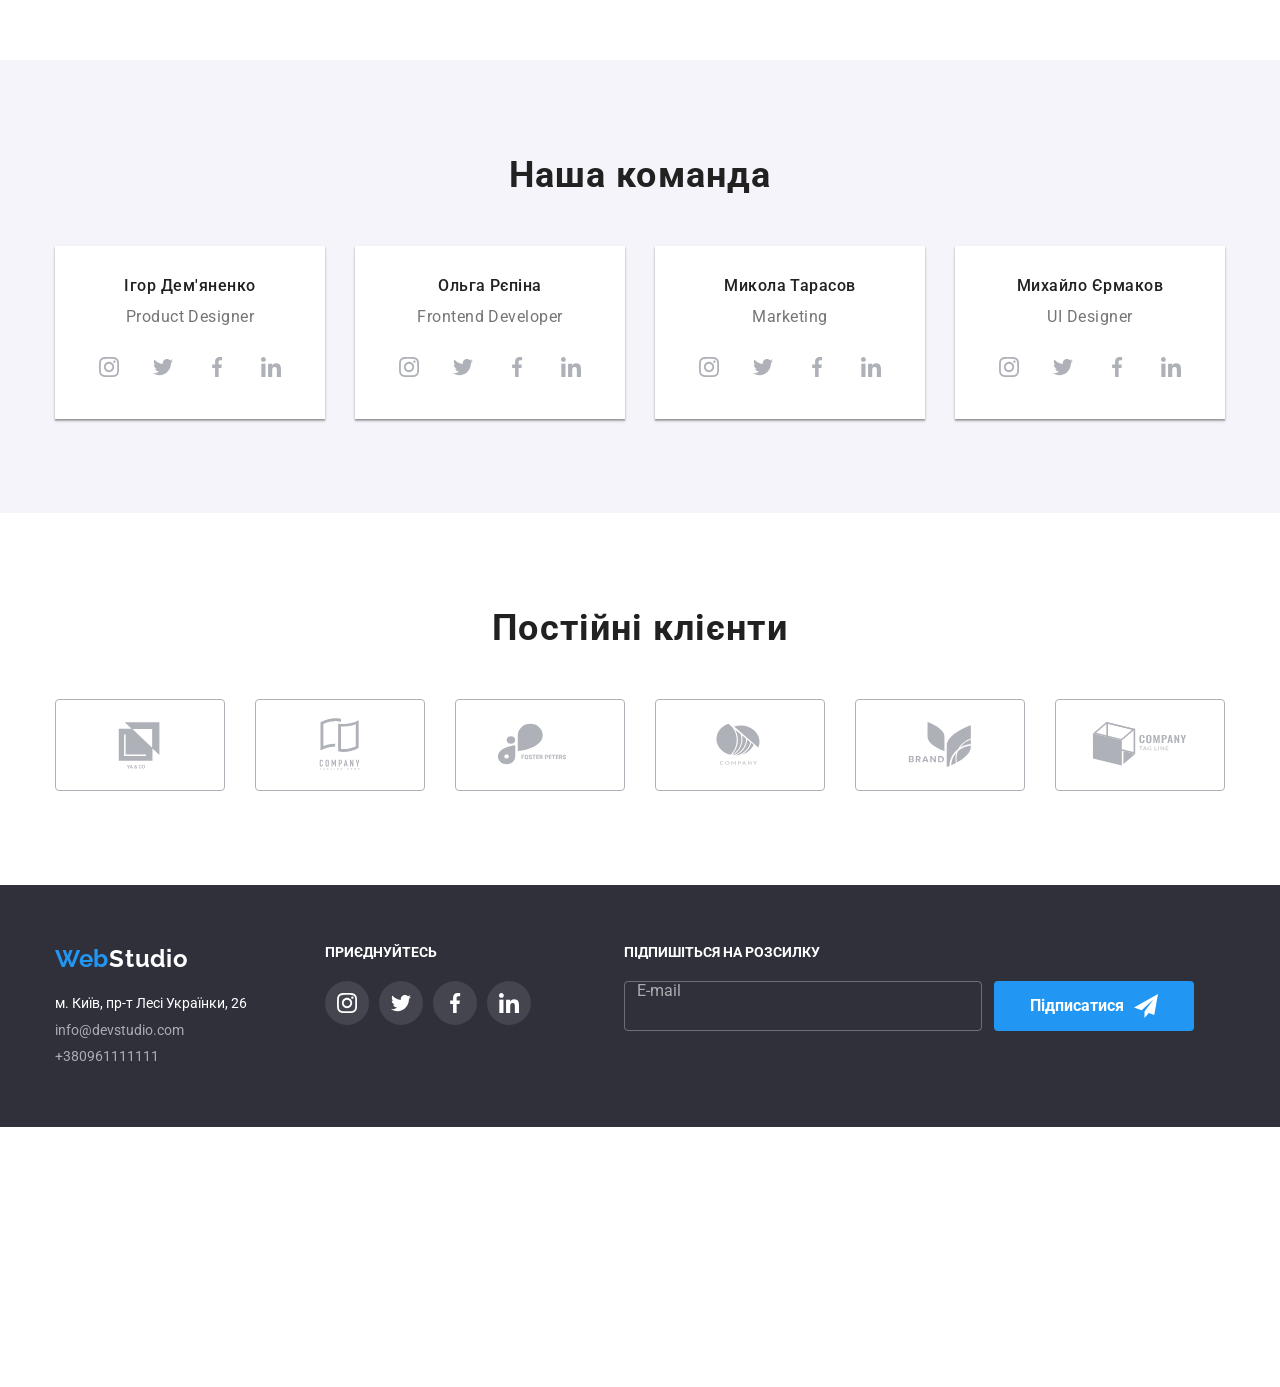
==== commit 871fe8f2: "add" ====
--- a/index.html
+++ b/index.html
@@ -388,8 +388,6 @@
                 </ul>
               </div>
             </li>
-
-            <li class="team-items"></li>
             <li class="team-items">
               <picture>
                 <source
--- a/CSS/style.css
+++ b/CSS/style.css
@@ -340,6 +340,12 @@
   display: grid;
   grid-template-columns: 100%;
   gap: 30px;
+  justify-items: center;
+}
+
+.team-items {
+  width: 100%;
+  max-width: 450px;
 }
 
 .team-div {
@@ -418,8 +424,8 @@
 ========================= */
 
 .clients {
-  padding-top: 94px;
-  padding-bottom: 94px;
+  padding-top: 60px;
+  padding-bottom: 60px;
 }
 
 .clients-title {
@@ -437,10 +443,12 @@
   grid-template-columns: repeat(2, 1fr);
   gap: 30px;
   margin-top: 30px;
+  justify-content: center;
 }
 
 .clients-item {
   width: 100%;
+  max-width: 210.0px;
 }
 
 .client-icon {
@@ -475,15 +483,18 @@
 ========================= */
 
 .footer {
+  width: 100%;
   background-color: #2f303a;
   padding: 60px 0 40px;
+  overflow: hidden;
 }
 
 .footer .container {
   width: 100%;
-  max-width: 480px;
+  max-width: 1200px;
   margin: 0 auto;
   padding: 0 15px;
+
   box-sizing: border-box;
 }
 
@@ -495,184 +506,208 @@
   text-align: center;
 }
 
+.footer-logo-wrap {
+  width: 100%;
+  margin-bottom: 20px;
+  text-align: center;
+}
+
+.footer-logo {
+  display: inline-block;
+
+  color: #fff;
+  font-family: Raleway, sans-serif;
+  font-size: 24px;
+  font-weight: 700;
+  line-height: 1.2;
+  letter-spacing: 0.72px;
+}
+
+.footer-span {
+  color: #2196f3;
+}
+
 .footer-list {
   width: 100%;
-  margin: 0 0 60px;
+  margin: 0 0 50px;
   padding: 0;
+
+  display: flex;
+  flex-direction: column;
+  align-items: center;
+  gap: 7px;
+
+  list-style: none;
+}
+
+.footer-item {
+  width: 100%;
   text-align: center;
-  display: flex;
-  flex-direction: column;
-  gap: 7px;
-}
-
-.footer-logo {
-  margin-bottom: 20px;
-  color: #fff;
-  text-align: center;
-  font-family: Raleway;
-  font-size: 24px;
-  font-style: normal;
-  font-weight: 700;
-  line-height: normal;
-  letter-spacing: 0.72px;
 }
 
 .footer-item:first-child .footer-contact {
   color: #fff;
 }
 
-.footer-span {
-  color: #2196f3;
-}
-
-.footer-item {
+.footer-contact {
+  display: block;
+  width: 100%;
+  margin: 0;
+
+  color: rgba(255, 255, 255, 0.6);
+  font-size: 14px;
+  line-height: 1.4;
   text-align: center;
-  gap: 8px;
-}
-
-.footer-icon {
-  width: 20px;
-  height: 20px;
-  fill: #ffffff;
-}
-
-.footer-contact {
-  color: rgba(255, 255, 255, 0.6);
-  text-align: center;
+}
+
+.footer-social {
+  width: 100%;
+  margin: 0 0 50px;
+
+  display: flex;
+  flex-direction: column;
+  align-items: center;
 }
 
 .footer-title {
-  color: #ffffff;
+   width: 100%;
+   margin-bottom: 20px;
+  color: #fff;
   font-family: Roboto, sans-serif;
   font-size: 14px;
   font-weight: 700;
   line-height: 1.14;
   text-transform: uppercase;
-  margin: 0 0 20px;
   text-align: center;
-  margin: 0 0 20px;
-  width: 100%;
-}
-
-.footer-link {
-  width: 44px;
-  height: 44px;
-  display: flex;
-  align-items: center;
-  justify-content: center;
-  border-radius: 50%;
-  background-color: rgba(255, 255, 255, 0.1);
-  transition: background-color 250ms ease;
-}
-
-.footer-link:hover {
-  background-color: #2196f3;
-}
-
-.footer-social {
-  width: 100%;
-  margin: 0 0 60px;
-  display: flex;
-  flex-direction: column;
-  align-items: center;
-  text-align: center;
-}
-
-.footer-links {
-  display: flex;
-  justify-content: center;
-  align-items: center;
-  gap: 10px;
-  margin: 0;
-  padding: 0;
-  width: 100%;
-  flex-wrap: wrap;
-}
-
-.footer-items {
-  display: flex;
-  justify-content: center;
-}
-
-/* ================= ФОРМА ================= */
-
-.footer-form {
-  width: 100%;
-  display: flex;
-  flex-direction: column;
-  align-items: center;
-  text-align: center;
-  margin-left: 93px;
 }
 
 .footer-detitle {
-  text-align: center;
-  color: #ffffff;
+  width: 100%;
+  margin-top: 60px;
+  margin-bottom: 20px;
+  color: #fff;
   font-family: Roboto, sans-serif;
   font-size: 14px;
   font-weight: 700;
   line-height: 1.14;
   text-transform: uppercase;
-  margin: 0 0 20px;
-}
-
-.footer-form-box {
-  width: 100%;
+  text-align: center;
+}
+
+.footer-links {
+  width: 100%;
+  display: flex;
+  justify-content: center;
+  align-items: center;
+  flex-wrap: wrap;
+  gap: 10px;
+
+  margin: 0;
+  padding: 0;
+}
+
+.footer-link {
+  width: 44px;
+  height: 44px;
+  flex: 0 0 44px;
+
+  display: flex;
+  align-items: center;
+  justify-content: center;
+
+  border-radius: 50%;
+  background-color: rgba(255, 255, 255, 0.1);
+}
+
+.footer-link:hover {
+  background-color: #2196f3;
+}
+
+.footer-icon {
+  width: 20px;
+  height: 20px;
+  fill: #fff;
+}
+
+/* FORM */
+
+.footer-form {
+  width: 100%;
+  max-width: 100%;
+  margin: 0;
+  padding: 0;
+
   display: flex;
   flex-direction: column;
   align-items: center;
-  justify-content: center;
+
+  box-sizing: border-box;
+}
+
+.footer-subscribe {
+  width: 100%;
+  max-width: 100%;
+
+  display: flex;
+  flex-direction: column;
+  align-items: center;
+  gap: 18px;
 }
 
 .footer-send {
   width: 100%;
-  min-width: 358px;
+  max-width: 100%;
+  min-width: 0;
   height: 50px;
+
+  margin: 0;
+  padding: 0 12px;
+
   box-sizing: border-box;
-  padding: 0 16px;
-  color: #ffffff;
+
+  color: #fff;
   background-color: transparent;
   border: 1px solid rgba(255, 255, 255, 0.3);
   border-radius: 4px;
+
   outline: none;
-  display: flex;
-  justify-content: center;
-  align-items: center;
-  resize: none;
-  height: 50px;
-  box-sizing: border-box;
-  padding: 0 16px;
-  line-height: 50px;
-  text-align: left;
+}
+
+.footer-send::placeholder {
+  color: rgba(255, 255, 255, 0.6);
 }
 
 .footer-btn {
   width: 200px;
+  max-width: 100%;
   height: 50px;
-  margin-top: 20px;
+
+  margin: 0;
+  padding: 0;
+
+  display: flex;
+  align-items: center;
+  justify-content: center;
   gap: 10px;
-  color: #ffffff;
+
+  color: #fff;
   background-color: #2196f3;
+
   border: none;
   border-radius: 4px;
+
   font-family: Roboto, sans-serif;
   font-size: 16px;
   font-weight: 700;
-  line-height: 1.87;
-  letter-spacing: 0.96px;
+
   cursor: pointer;
-  text-align: center;
-  justify-content: center;
 }
 
 .footer-tlg {
   width: 24px;
   height: 24px;
-  fill: #ffffff;
-}
-
-.footer-logo-wrap {
-  margin-bottom: 20px;
+  flex-shrink: 0;
+  fill: #fff;
 }
 
 /* =========================
@@ -802,15 +837,15 @@
   display: flex;
   flex-wrap: wrap;
   gap: 30px;
+  justify-content: center;
 }
 
 .item {
   outline: 1px solid #eee;
   background: #fff;
-  width: 100%;
-
+  width: 354px;
+  height: 404px;
   box-shadow: 0 1px 2px rgba(0, 0, 0, 0.04);
-
   transition:
     box-shadow 250ms ease,
     transform 250ms ease;
@@ -828,17 +863,14 @@
   width: 100%;
   height: 100%;
   padding: 40px 24px;
-
   background: linear-gradient(
     180deg,
     rgba(33, 150, 243, 0.9) 0%,
     rgba(24, 140, 232, 0.92) 100%
   );
-
   color: #ffffff;
   font-size: 20px;
   line-height: 1.5;
-
   transform: translateY(100%);
   transition: transform 250ms ease;
 }
@@ -1285,7 +1317,53 @@
    MOBILE
 ========================= */
 
-@media (min-width: 480px) {
+@media (max-width: 767px) {
+  .advantages-img {
+    width: 70px;
+    height: 70px;
+    display: block;
+    padding-top: 25px;
+    margin-bottom: 25px;
+  }
+  .advantages-img-div {
+    width: 100%;
+  }
+
+   .clients .container {
+    width: 100%;
+    margin: 0 auto;
+  }
+
+  .clients .container {
+  box-sizing: border-box;
+}
+
+   .clients-list {
+    display: grid;
+    grid-template-columns: repeat(2, 1fr);
+    gap: 30px;
+    width: 100%;
+    margin: 30px auto 0;
+    padding: 0;
+    box-sizing: border-box;
+  }
+
+  .clients-item {
+    width: 100%;
+    max-width: none;
+    margin: 0;
+    box-sizing: border-box;
+  }
+
+  .clients-link {
+    width: 100%;
+    height: 92px;
+    box-sizing: border-box;
+    display: flex;
+    justify-content: center;
+    align-items: center;
+  }
+
   .footer {
     width: 100%;
     max-width: 100%;
@@ -1375,10 +1453,8 @@
   .items-div {
     width: 100%;
     max-width: 100%;
-
-    margin: 0 0 50px;
+    margin: 0 0 60px;
     padding: 0;
-
     text-align: center;
     box-sizing: border-box;
   }
@@ -1435,34 +1511,26 @@
   .footer-form {
     width: 100%;
     max-width: 100%;
-
     margin: 0;
     padding: 0;
-
     display: flex;
     flex-direction: column;
     align-items: center;
-
-    text-align: center;
-
+    text-align: center;
     box-sizing: border-box;
+
   }
 
   .footer-detitle {
     width: 100%;
     max-width: 100%;
-
     margin: 0 0 20px;
-
     color: #fff;
-
     font-size: 14px;
     font-weight: 700;
     line-height: 1.14;
-
     text-align: center;
     text-transform: uppercase;
-
     box-sizing: border-box;
   }
 
@@ -1626,7 +1694,29 @@
   }
 
   .team-list {
+    grid-template-columns: repeat(2, minmax(0, 1fr));
+  }
+  .team-items {
+    min-width: 0;
+    width: 100%;
+    box-sizing: border-box;
+  }
+  .team-items img {
+    display: block;
+    max-width: 100%;
+    height: auto;
+  }
+  .team-items:hover {
+    animation: none;
+  }
+
+  .team-list {
     grid-template-columns: repeat(2, 1fr);
+  }
+
+  .clients {
+    padding-top: 94px;
+    padding-bottom: 94px;
   }
 
   .clients-list {
@@ -1668,91 +1758,167 @@
 
   /* FOOTER */
   .footer {
+    width: 100%;
     padding: 60px 0 40px;
+    overflow: hidden;
   }
 
   .footer .container {
+    width: 100%;
     max-width: 768px;
-    width: 100%;
+
+    margin: 0 auto;
+    padding: 0 15px;
+
+    box-sizing: border-box;
+
     display: flex;
     flex-wrap: wrap;
-    justify-content: center;
+    justify-content: space-between;
     align-items: flex-start;
-    column-gap: 70px;
+
     row-gap: 0;
   }
 
   .footer-box {
     width: 230px;
     flex: 0 0 230px;
+
+    display: flex;
+    flex-direction: column;
     align-items: center;
+
+    margin: 0;
+    padding: 0;
+
     text-align: center;
   }
 
   .footer-logo-wrap {
-    margin-bottom: 20px;
+    width: 100%;
+    margin: 0 0 20px;
+    text-align: center;
+  }
+
+  .footer-logo {
+    display: inline-block;
+    margin: 0;
   }
 
   .footer-list {
     width: 100%;
-    margin-bottom: 0;
+    margin: 0;
+    padding: 0;
+
+    display: flex;
+    flex-direction: column;
     align-items: center;
-    text-align: center;
-  }
-
-  .footer-item,
-  .footer-item .footer-contact {
+    gap: 7px;
+
+    text-align: center;
+  }
+
+  .footer-item {
+    width: 100%;
+    margin: 0;
+    padding: 0;
+
+    text-align: center;
+  }
+
+  .footer-contact {
+    display: block;
+    width: 100%;
+    margin: 0;
+
     text-align: center;
   }
 
   .items-div {
     width: 206px;
     flex: 0 0 206px;
-    text-align: left;
+
+    margin: 0;
+    padding: 0;
+
+    text-align: center;
   }
 
   .items-div .footer-title {
+    width: 100%;
+
     margin: 0 0 20px;
-    text-align: left;
-  }
-
-  .footer-links {
-    width: 206px;
-    justify-content: flex-start;
+
+    text-align: center;
+  }
+
+  .items-div .footer-links {
+    width: 100%;
+
+    display: flex;
+    justify-content: center;
+    align-items: center;
+
     gap: 10px;
+
+    margin: 0;
+    padding: 0;
+  }
+
+  .footer-link {
+    width: 44px;
+    height: 44px;
+    flex: 0 0 44px;
   }
 
   .footer-form {
     width: 100%;
-    margin: 55px 0 0;
-    align-items: center;
-  }
-
-  .footer-detitle {
-    margin: 0 0 20px;
-    text-align: center;
-  }
-
-  .footer-subscribe {
+    flex: 0 0 100%;
+
+    margin: 60px 0 0;
+    padding: 0;
+
     display: flex;
     flex-direction: column;
     align-items: center;
-    gap: 14px;
+
+    text-align: center;
+  }
+
+  .footer-detitle {
+    width: 100%;
+
+    margin: 0 0 20px;
+
+    text-align: center;
+  }
+
+  .footer-subscribe {
+    width: 100%;
+
+    display: flex;
+    flex-direction: column;
+    align-items: center;
+
+    gap: 18px;
   }
 
   .footer-send {
-    width: 315px;
-    min-width: 315px;
+    width: 450px;
     height: 50px;
+    margin: 0;
   }
 
   .footer-btn {
-    width: 140px;
+    width: 200px;
     height: 50px;
-    margin: 0;
+
+    margin: 0;
+
     display: flex;
     align-items: center;
     justify-content: center;
+
     gap: 10px;
   }
 }
@@ -1863,158 +2029,405 @@
   }
 
   .footer {
-    padding: 60 215px;
+    width: 100%;
+    background-color: #2f303a;
+    padding: 60px 0 40px;
+    overflow: hidden;
   }
 
   .footer .container {
-    display: flex;
-    flex-wrap: nowrap;
-    justify-content: center;
+    width: 100%;
+    max-width: 480px;
+    margin: 0 auto;
+    padding: 0 15px;
+    box-sizing: border-box;
   }
 
   .footer-box {
-    width: 230px;
-    flex-shrink: 0;
-    text-align: left;
-    margin-right: 65px;
+    width: 100%;
+    display: flex;
+    flex-direction: column;
+    align-items: center;
+    text-align: center;
+  }
+
+  .footer-logo-wrap {
+    width: 100%;
+    margin-bottom: 20px;
+    text-align: center;
   }
 
   .footer-logo {
-    margin-bottom: 20px;
+    display: inline-block;
+    margin: 0;
+    color: #fff;
+    font-family: Raleway, sans-serif;
+    font-size: 24px;
+    font-weight: 700;
+    line-height: 1.2;
   }
 
   .footer-list {
-    margin: 0;
+    width: 100%;
+    margin: 0 0 50px;
     padding: 0;
     display: flex;
     flex-direction: column;
+    align-items: center;
     gap: 7px;
+    list-style: none;
+  }
+
+  .footer-item {
+    width: 100%;
+    margin: 0;
+    padding: 0;
+    text-align: center;
+  }
+
+  .footer-contact {
+    display: block;
+    width: 100%;
+    margin: 0;
+    color: rgba(255, 255, 255, 0.6);
+    text-align: center;
   }
 
   .footer-item:first-child .footer-contact {
-    text-align: left;
-  }
-
-  .footer-item:nth-child(2) .footer-contact,
-  .footer-item:last-child .footer-contact {
-    text-align: left;
+    color: #fff;
+  }
+
+  .footer-span {
+    color: #2196f3;
+  }
+
+  .items-div {
+    width: 100%;
+    margin-bottom: 50px;
+    text-align: center;
+  }
+
+  .items-div .footer-title {
+    width: 100%;
+    margin: 0 0 20px;
+    color: #fff;
+    text-align: center;
   }
 
   .footer-links {
-    width: 206px;
-    height: auto;
-
-    display: flex;
-    flex-wrap: nowrap;
+    width: 100%;
+    display: flex;
     justify-content: center;
     align-items: center;
-
-    margin: 5px 0 0 20px;
+    gap: 10px;
+    margin: 0;
     padding: 0;
-
-    gap: 10px;
-  }
-
-  .footer-items:first-child {
-    width: 100%;
-  }
-
-  .footer-title {
+  }
+
+  .footer-link {
+    width: 44px;
+    height: 44px;
+    flex: 0 0 44px;
+    display: flex;
+    align-items: center;
+    justify-content: center;
+    border-radius: 50%;
+    background-color: rgba(255, 255, 255, 0.1);
+  }
+
+  .footer-icon {
+    width: 20px;
+    height: 20px;
+    fill: #fff;
+  }
+
+  .footer-form {
+    width: 100%;
+    margin: 0;
+    display: flex;
+    flex-direction: column;
+    align-items: center;
+    text-align: center;
+  }
+
+  .footer-detitle {
     margin: 0 0 20px;
-    text-align: left;
-  }
-
-  .footer-form {
-    width: 570px;
-    margin-left: 93px;
-    margin-top: 0;
-    text-align: left;
-    align-items: flex-start;
-    flex-shrink: 0;
-  }
-
-  .footer-detitle {
-    margin: 0 0 20px 0;
     color: #fff;
-    font-family: Roboto, sans-serif;
-    font-size: 14px;
-    font-weight: 700;
-    line-height: normal;
-    letter-spacing: 0.42px;
-    text-transform: uppercase;
-    text-align: left;
+    text-align: center;
   }
 
   .footer-subscribe {
-    display: flex;
-    flex-direction: row;
+    width: 100%;
+    display: flex;
+    flex-direction: column;
     align-items: center;
-    gap: 12px;
-    width: 100%;
+    gap: 18px;
   }
 
   .footer-send {
-    flex-shrink: 0;
-    width: 358px;
+    width: 100%;
+    max-width: 358px;
+    min-width: 0;
     height: 50px;
+    margin: 0;
+    padding: 0 12px;
+    box-sizing: border-box;
+    color: #fff;
+    background: transparent;
+    border: 1px solid rgba(255, 255, 255, 0.3);
     border-radius: 4px;
-    border: 1px solid rgba(255, 255, 255, 0.3);
-    background: rgba(33, 150, 243, 0);
-    box-shadow: 0 4px 4px 0 rgba(0, 0, 0, 0.15);
+    outline: none;
   }
 
   .footer-btn {
     width: 200px;
+    max-width: 100%;
     height: 50px;
-    flex-shrink: 0;
-    margin: 0;
-  }
-
-  .footer-social {
-    width: 206px;
-    flex-shrink: 0;
-    margin: 0;
-    align-items: center;
-  }
-
-  .portfolio-list {
+    margin: 0;
+    padding: 0;
     display: flex;
     align-items: center;
     justify-content: center;
+    gap: 10px;
+    color: #fff;
+    background-color: #2196f3;
+    border: none;
+    border-radius: 4px;
+    font-family: Roboto, sans-serif;
+    font-size: 16px;
+    font-weight: 700;
+    cursor: pointer;
+  }
+
+  .footer-tlg {
+    width: 24px;
+    height: 24px;
+    fill: #fff;
+  }
+
+  @media (min-width: 768px) and (max-width: 1199px) {
+    .footer .container {
+      max-width: 768px;
+      padding: 0 15px;
+    }
+
+    .footer-box {
+      width: 230px;
+      flex: 0 0 230px;
+    }
+
+    .footer .container {
+      display: flex;
+      flex-wrap: wrap;
+      justify-content: space-between;
+      align-items: flex-start;
+    }
+
+    .footer-logo-wrap {
+      text-align: center;
+    }
+
+    .footer-list {
+      margin-bottom: 0;
+    }
+
+    .items-div {
+      width: 206px;
+      flex: 0 0 206px;
+      margin-bottom: 0;
+    }
+
+    .footer-form {
+      width: 100%;
+      flex: 0 0 100%;
+      margin-top: 60px;
+    }
+
+    .footer-send {
+      width: 443px;
+      max-width: 100%;
+    }
+
+    .item {
+      width: calc((100% - 30px) / 2);
+    }
+  }
+
+  @media (min-width: 1200px) {
+    .footer {
+      width: 100%;
+      padding: 60px 0;
+      background-color: #2f303a;
+    }
+
+    .footer .container {
+      width: 1200px;
+      max-width: 1200px;
+      margin: 0 auto;
+      padding: 0 15px;
+
+      display: flex;
+      flex-wrap: nowrap;
+      align-items: flex-start;
+      justify-content: flex-start;
+
+      box-sizing: border-box;
+    }
+
+    .footer-box {
+      width: 230px;
+      flex: 0 0 230px;
+
+      margin: 0 40px 0 0;
+      padding: 0;
+
+      text-align: left;
+    }
+
+    .footer-logo-wrap {
+      width: 100%;
+      margin: 0 0 20px;
+      text-align: left;
+    }
+
+    .footer-logo {
+      margin: 0;
+    }
+
+    .footer-list {
+      width: 100%;
+      margin: 0;
+      padding: 0;
+
+      display: flex;
+      flex-direction: column;
+      gap: 7px;
+
+      text-align: left;
+    }
+
+    .footer-item {
+      width: 100%;
+      text-align: left;
+    }
+
+    .footer-contact {
+      display: block;
+      width: 100%;
+      margin: 0;
+      text-align: left;
+    }
+
+    .items-div {
+      width: 206px;
+      flex: 0 0 206px;
+
+      margin: 0 93px 0 0;
+      padding: 0;
+
+      text-align: left;
+    }
+
+    .items-div .footer-title {
+      width: 100%;
+      margin: 0 0 20px;
+      padding: 0;
+      text-align: left;
+    }
+
+    .items-div .footer-links {
+      width: 206px;
+
+      display: flex;
+      justify-content: flex-start;
+      align-items: center;
+
+      gap: 10px;
+
+      margin: 0;
+      padding: 0;
+    }
+
+    .footer-link {
+      width: 44px;
+      height: 44px;
+      flex: 0 0 44px;
+
+      display: flex;
+      align-items: center;
+      justify-content: center;
+    }
+
+    .footer-form {
+      width: 570px;
+      flex: 0 0 570px;
+
+      margin: 0;
+      padding: 0;
+
+      display: flex;
+      flex-direction: column;
+      align-items: flex-start;
+
+      text-align: left;
+    }
+
+    .footer-detitle {
+      margin: 0 0 20px;
+      text-align: left;
+    }
+
+    .footer-subscribe {
+      width: 570px;
+
+      display: flex;
+      flex-direction: row;
+      align-items: center;
+
+      gap: 12px;
+    }
+
+    .footer-send {
+      width: 358px;
+      height: 50px;
+
+      min-width: 0;
+      flex: 0 0 358px;
+
+      box-sizing: border-box;
+      margin: 0;
+    }
+
+    .footer-btn {
+      width: 200px;
+      height: 50px;
+
+      flex: 0 0 200px;
+
+      margin: 0;
+
+      display: flex;
+      align-items: center;
+      justify-content: center;
+
+      gap: 10px;
+    }
+  }
+
+  .footer .footer-send {
+    resize: none;
+    overflow: hidden;
+    appearance: none;
+    -webkit-appearance: none;
+  }
+
+  .portfolio-list {
+    display: flex;
+    align-items: center;
+    justify-content: center;
   }
 
   .item {
     width: calc((100% - 60px) / 3);
   }
-
-  .items-div {
-    width: 206px;
-    text-align: left;
-    margin: 0;
-    padding: 0;
-  }
-
-  .items-div .footer-title {
-    width: 206px;
-    margin: 0 0 20px 0;
-    padding: 0;
-    text-align: left;
-  }
-
-  .items-div .footer-links {
-    width: 206px;
-    margin: 0;
-    padding: 0;
-    display: flex;
-    justify-content: flex-start;
-    align-items: center;
-    gap: 10px;
-  }
-}
-
-.footer .footer-send {
-  resize: none;
-  overflow: hidden;
-  appearance: none;
-  -webkit-appearance: none;
-}
+}
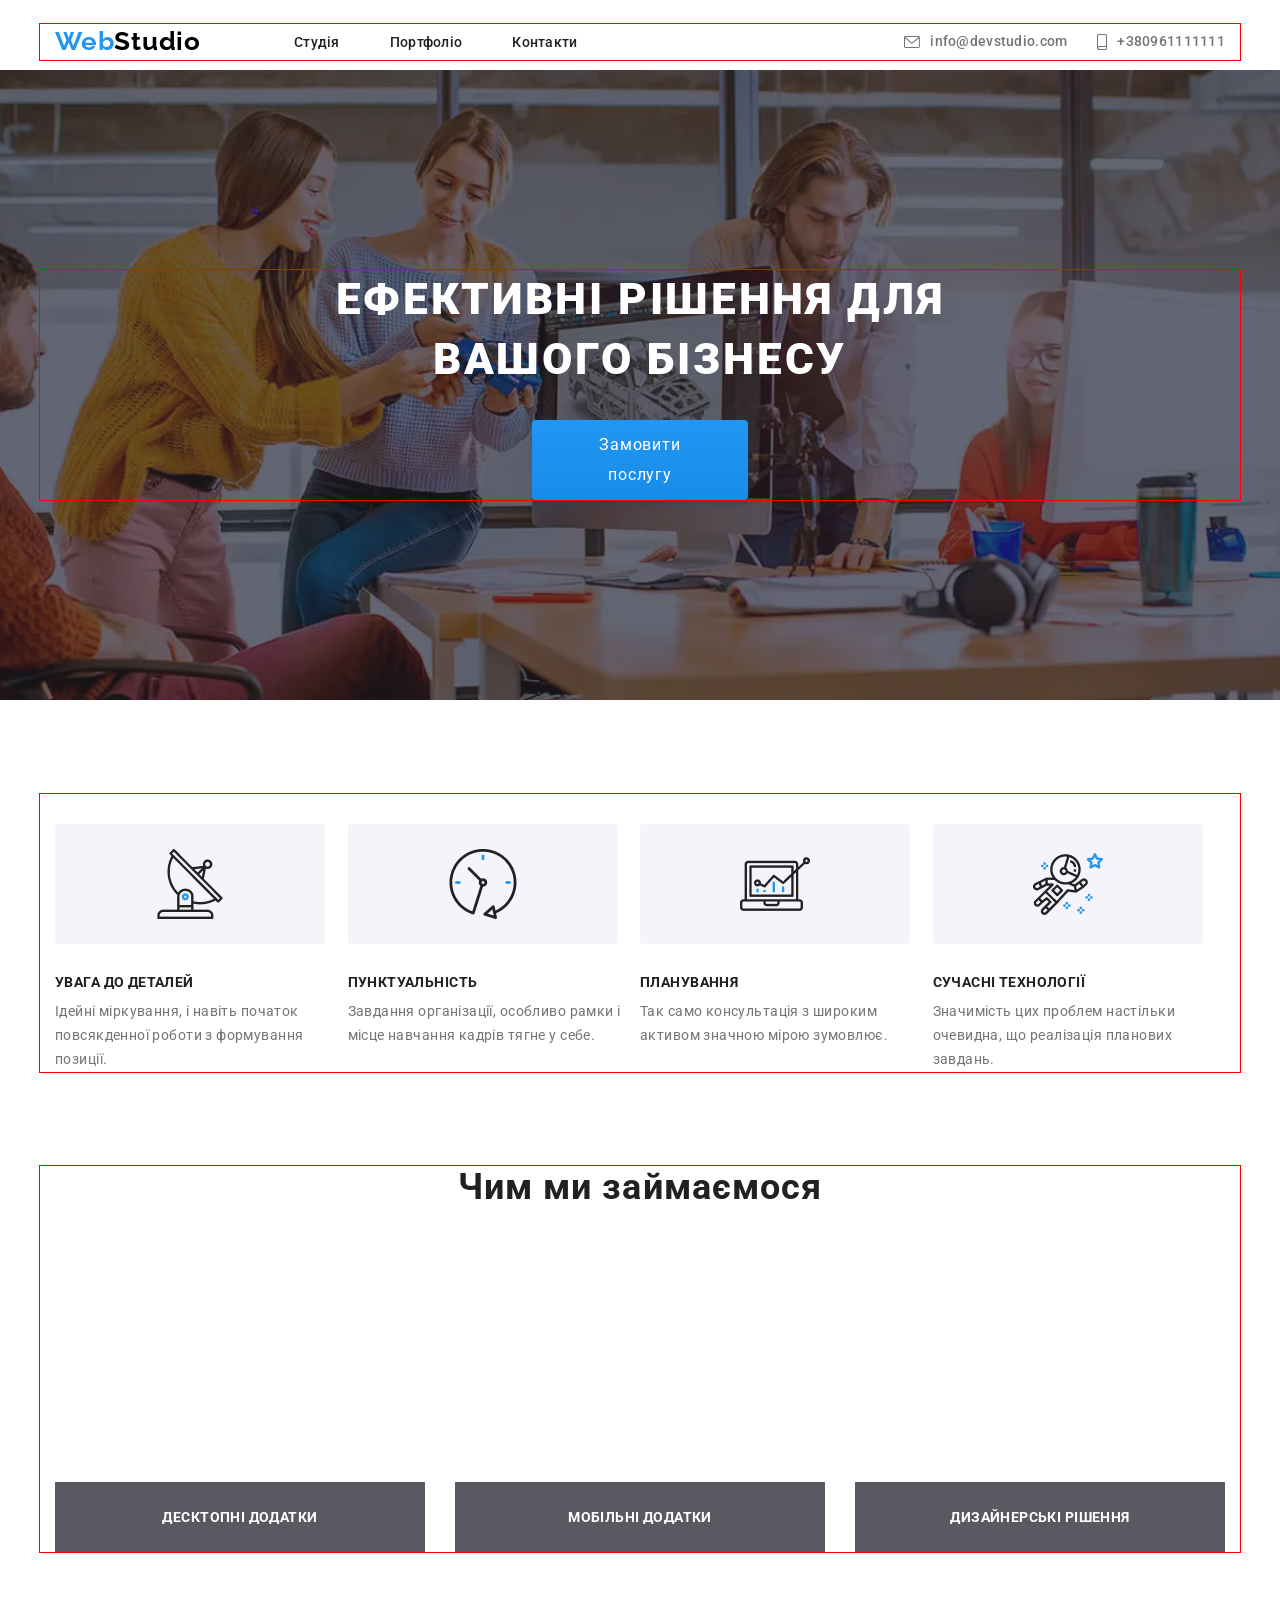
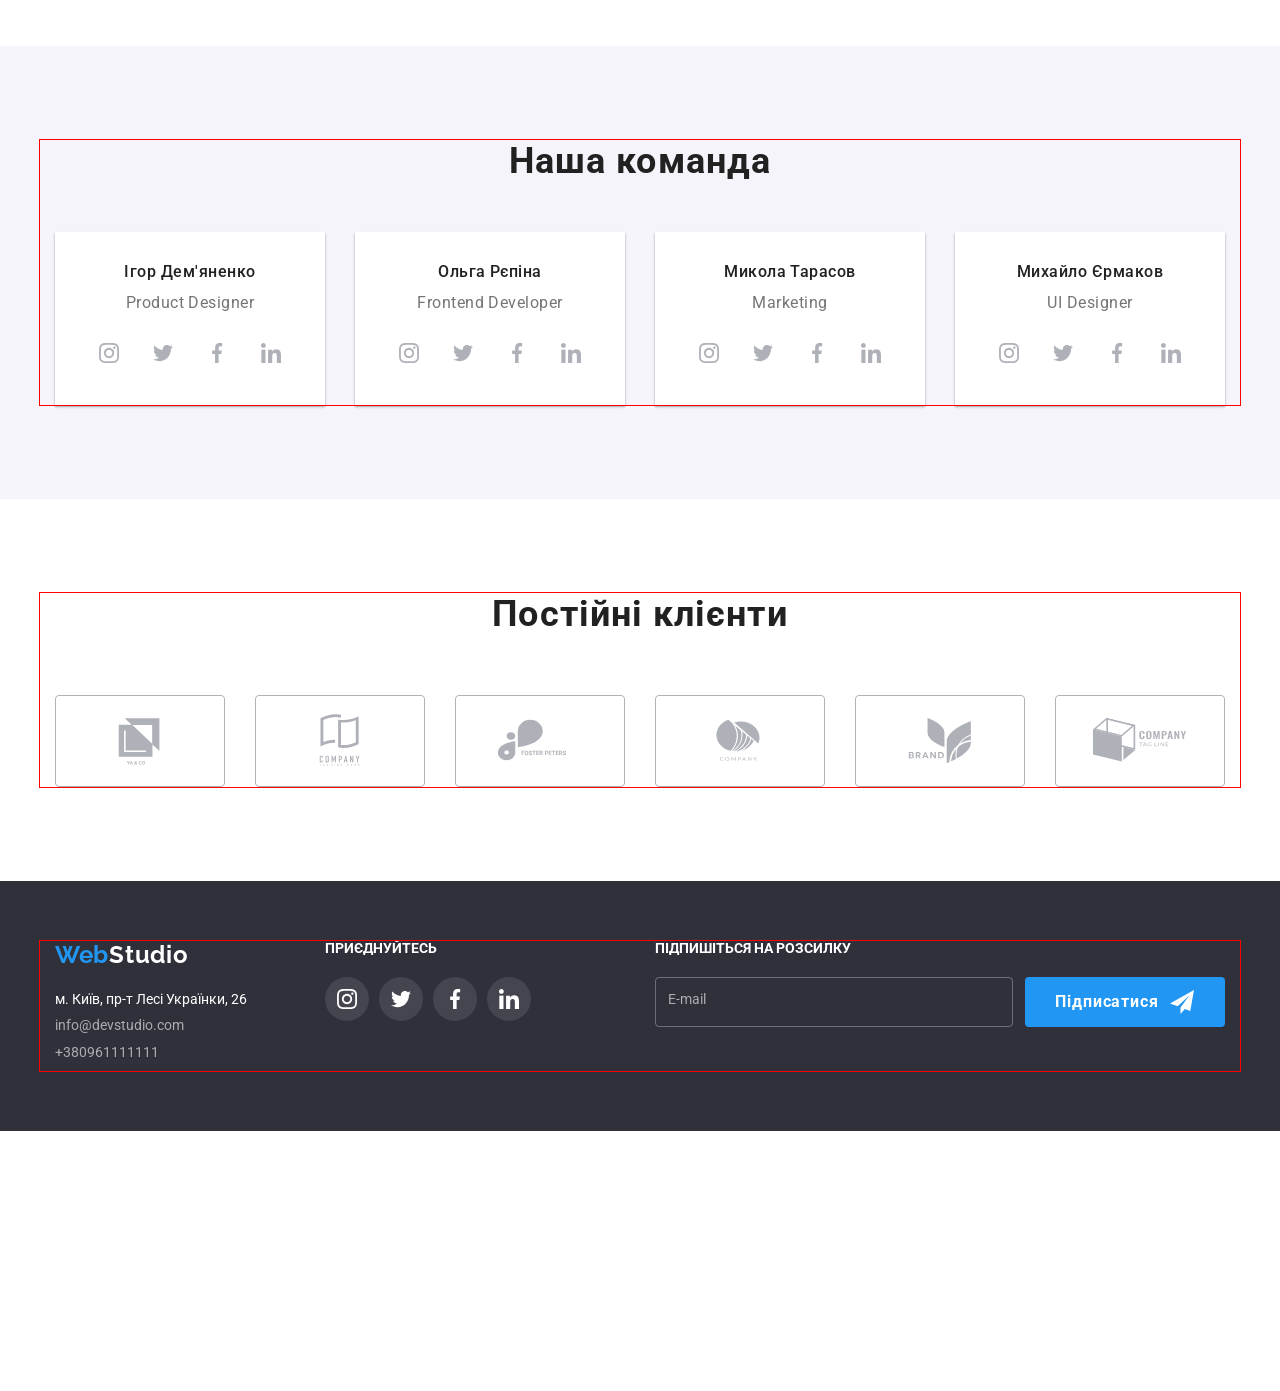
==== commit 94a25330: "add" ====
--- a/index.html
+++ b/index.html
@@ -26,9 +26,7 @@
       crossorigin="anonymous"
       referrerpolicy="no-referrer"
     />
-
-    <link rel="stylesheet" href="./CSS/reset.css" />
-    <link rel="stylesheet" href="./CSS/style.css" />
+    <link rel="stylesheet" href="./style/main.min.css" />
   </head>
 
   <body>
@@ -36,8 +34,8 @@
 
     <header class="heading">
       <div class="container">
-        <a class="heading-logo" href="./index.html">
-          <span class="heading-span">Web</span>Studio
+        <a class="heading__logo" href="./index.html">
+          <span class="heading__span">Web</span>Studio
         </a>
 
         <!-- Mobile menu button -->
@@ -54,39 +52,39 @@
 
         <!-- Navigation -->
 
-        <nav class="heading-nav">
-          <ul class="heading-list">
-            <li class="heading-item">
-              <a class="heading-link" href="./index.html"> Студія </a>
-            </li>
-
-            <li class="heading-item">
-              <a class="heading-link" href="./portfolio/portfolio.html">
+        <nav class="heading__nav">
+          <ul class="heading__list">
+            <li class="heading__item">
+              <a class="heading__link" href="./index.html"> Студія </a>
+            </li>
+
+            <li class="heading__item">
+              <a class="heading__link" href="./portfolio/portfolio.html">
                 Портфоліо
               </a>
             </li>
 
-            <li class="heading-item">
-              <a class="heading-link" href="#"> Контакти </a>
+            <li class="heading__item">
+              <a class="heading__link" href="#"> Контакти </a>
             </li>
           </ul>
         </nav>
 
         <!-- Contacts -->
 
-        <ul class="heading-spisok">
-          <li class="heading-element">
-            <a class="heading-adress" href="mailto:info@devstudio.com"
-              ><svg class="heading-icons">
+        <ul class="heading__spisok">
+          <li class="heading__element">
+            <a class="heading__adress" href="mailto:info@devstudio.com"
+              ><svg class="heading__icons">
                 <use href="./pages/symbol-defs.svg#envelope"></use>
               </svg>
               info@devstudio.com
             </a>
           </li>
 
-          <li class="heading-element">
-            <a class="heading-adress" href="tel:+380961111111"
-              ><svg class="heading-icons">
+          <li class="heading__element">
+            <a class="heading__adress" href="tel:+380961111111"
+              ><svg class="heading__icons">
                 <use href="./pages/symbol-defs.svg#smartphone"></use>
               </svg>
               +380961111111
--- a/style/main.min.css
+++ b/style/main.min.css
@@ -0,0 +1 @@
+a{text-decoration:none}ul{list-style:none;padding:0;margin:0;list-style:none}h1,a,button,h2,p,h3{margin:0}img{display:block;width:100%;max-width:100%;height:auto}address{font-style:normal}button{cursor:pointer;border:none}:root{--link-color: #2196f3;--logo-color: #000000;--main-color: #212121;--text-color: #757575;--only-color: #ffffff;--bg-color: #2f303a;--team-color: #f5f4fa;--two-color: rgba(255, 255, 255, 0.6)}.container{max-width:1200px;padding:0 15px;margin:0 auto;width:100%;outline:1px solid red}@media(min-width: 480px){.container{width:480px}}@media(min-width: 768px){.container{width:768px}}@media(min-width: 1200px){.container{width:1200px}}.roboto-uniquifier{font-family:"Roboto",sans-serif;font-optical-sizing:auto;font-style:normal;font-variation-settings:"wdth" 100}.raleway-uniquifier{font-family:"Raleway",sans-serif;font-optical-sizing:auto;font-style:normal}body{font-family:"Roboto",sans-serif}.heading{display:flex;padding-top:10px;padding-bottom:10px}@media(min-width: 768px){.heading{padding-top:21px}}@media(min-width: 1200px){.heading{padding-top:24px}}.heading .container{display:flex;align-items:center}.heading__logo{color:var(--logo-color);font-family:Raleway,sans-serif;font-size:24px;font-weight:700;line-height:1.38;letter-spacing:.72px;margin-right:auto}@media(min-width: 768px){.heading__logo{font-size:24px;letter-spacing:.72px;margin-right:88px}}@media(min-width: 1200px){.heading__logo{font-size:26px;letter-spacing:.78px;margin-right:93px}}.heading__span{color:var(--link-color)}.heading__nav{text-decoration:none;display:none}@media(min-width: 768px){.heading__nav{display:block}}.heading__list{display:flex;gap:50px}.heading__link{position:relative;color:var(--main-color);font-size:14px;font-weight:500;line-height:1.14;letter-spacing:.28px}.heading__link:hover{color:var(--link-color)}.heading__link:after{content:"";position:absolute;left:0;bottom:-11px;width:100%;height:4px;background-color:var(--link-color);border-radius:2px;opacity:0;transition:opacity 250ms}.heading__link:hover::after{opacity:1}.heading__spisok{display:none;margin-left:auto}@media(min-width: 768px){.heading__spisok{display:flex;flex-direction:column;gap:10px}}@media(min-width: 1200px){.heading__spisok{flex-direction:row;gap:30px}}.heading__element:last-child .heading__icons{width:10px;height:16px}.heading__element:last-child .heading__icons:hover{fill:#2196f3}.heading__icons{width:16px;height:12px;fill:currentColor}.heading__adress{color:var(--text-color);font-size:14px;font-weight:500;line-height:1.14;letter-spacing:.28px;display:flex;align-items:center;gap:10px;transition:color 250ms ease}.heading__adress:hover,.heading__adress:focus{color:var(--link-color)}.heading__adress:hover .heading__icons{fill:#2196f3}.heading__adress:hover .heading__icons{fill:#2196f3}.heading__logo:hover{animation:logoRotate .7s}@keyframes logoRotate{0%{transform:rotate(0deg)}50%{transform:rotate(8deg)}100%{transform:rotate(0deg)}}.hero{padding:118px 0;background-image:linear-gradient(rgba(47, 48, 58, 0.4), rgba(47, 48, 58, 0.4)),url(../pages/mobile/hero-mobile@1x.webp);background-size:cover;background-position:center;background-repeat:no-repeat}@media(min-device-pixel-ratio: 2),(min-resolution: 192dpi),(min-resolution: 2dppx){.hero{background-image:linear-gradient(rgba(47, 48, 58, 0.4), rgba(47, 48, 58, 0.4)),url(../pages/mobile/hero-mobile@2x.webp)}}.hero-title{color:var(--only-color);text-align:center;font-size:26px;line-height:1.36;font-weight:900;letter-spacing:1.56px;text-transform:uppercase;width:100%;animation:heroTitle 1s ease}.hero-button{width:216px;color:var(--only-color);text-align:center;font-size:16px;line-height:30px;letter-spacing:.96px;border-radius:4px;background:linear-gradient(180deg, #2196f3 0%, #188ce8 100%);box-shadow:0 4px 4px rgba(0,0,0,.15),0 2px 8px rgba(33,150,243,.2);padding:10px 32px}.btn-div{display:flex;justify-content:center}@media(min-width: 768px){.hero-button{width:216px}.hero{background-image:linear-gradient(rgba(47, 48, 58, 0.4), rgba(47, 48, 58, 0.4)),url(../pages/tablet/hero-tablet@1x.webp)}}@media(min-width: 768px)and (min-device-pixel-ratio: 2),(min-width: 768px)and (min-resolution: 192dpi),(min-width: 768px)and (min-resolution: 2dppx){.hero{background-image:linear-gradient(rgba(47, 48, 58, 0.4), rgba(47, 48, 58, 0.4)),url(../pages/tablet/hero-tablet@2x.webp)}}@media(min-width: 768px){.hero-title{width:360px;height:84px;margin:0 auto 30px}}@media(min-width: 1200px){.hero{padding-top:200px;padding-bottom:200px;background-image:linear-gradient(rgba(47, 48, 58, 0.4), rgba(47, 48, 58, 0.4)),url(../pages/dekstop/hero-destop@1x.webp)}}@media(min-width: 1200px)and (min-device-pixel-ratio: 2),(min-width: 1200px)and (min-resolution: 192dpi),(min-width: 1200px)and (min-resolution: 2dppx){.hero{background-image:linear-gradient(rgba(47, 48, 58, 0.4), rgba(47, 48, 58, 0.4)),url(../pages/dekstop/hero-destop@2x.webp)}}@media(min-width: 1200px){.hero-title{width:696px;height:120px;margin:0 auto 30px;font-size:44px;line-height:1.36;letter-spacing:2.64px}}@keyframes heroTitle{0%{opacity:0;transform:translateY(-50px)}100%{opacity:1;transform:translateY(0)}}.advantages{padding-top:60px;padding-bottom:60px}.advantages-list{display:grid;grid-template-columns:1fr}.advantages-img{width:70px;height:70px;margin-top:25px;margin-bottom:25px}.advantages-img-div{width:100%;border-radius:4px;background:#f5f4fa;display:flex;align-items:center;text-align:center;justify-content:center;margin-bottom:30px;margin-top:30px}.advantages-title{margin-bottom:10px;color:#212121;text-align:left;font-family:Roboto,sans-serif;font-size:14px;font-style:normal;font-weight:700;line-height:normal;letter-spacing:.42px;text-transform:uppercase}.advantages-text{color:var(--text-color);font-size:14px;font-weight:400;line-height:1.71;letter-spacing:.42px}@media(min-width: 480px){.advantages-img{width:70px;height:70px;margin-top:25px;margin-bottom:25px;display:block}.advantages-img-div{width:100%}}@media(min-width: 768px){.advantages-list{grid-template-columns:repeat(2, 1fr)}.advantages-img-div{width:354px;height:120px}}@media(min-width: 1200px){.advantages{padding-top:94px;padding-bottom:94px}.advantages-list{grid-template-columns:repeat(4, 1fr)}.advantages-img-div{width:270px;height:120px}}.perspectief{padding-bottom:94px;display:none}.perspectief-list{display:flex;gap:30px}.perspectief-title{color:var(--main-color);text-align:center;font-size:36px;font-weight:700;line-height:normal;letter-spacing:1.08px;margin-bottom:50px}.perspectief-photo{width:370px;height:294px}.perspectief-item{position:relative}.perspectief-div{position:absolute;left:0;bottom:0;width:370px;height:70px;background:rgba(47,48,58,.8);display:flex;align-items:center;justify-content:center;text-align:center}.perspektief-text{color:#fff;text-align:center;font-family:Roboto,sans-serif;font-size:14px;font-weight:700;line-height:normal;letter-spacing:.42px;text-transform:uppercase;margin:0}@media(min-width: 1200px){.perspectief{display:block}}.team{padding-top:60px;padding-bottom:60px;background-color:var(--team-color)}.team-list{display:grid;grid-template-columns:100%;gap:30px;justify-items:center}.team-items{width:100%;max-width:450px}.team-div{background-color:var(--only-color);padding-top:30px;padding-bottom:30px;box-shadow:0 2px 1px rgba(0,0,0,.12),0 1px 1px rgba(0,0,0,.14),0 2px 3px rgba(0,0,0,.2)}.team-detitle{color:var(--main-color);text-align:center;font-size:36px;font-weight:700;line-height:1.17;letter-spacing:1.08px;margin-bottom:50px}.team-title{color:#212121;text-align:center;font-family:Roboto,sans-serif;font-size:16px;font-weight:500;line-height:normal;letter-spacing:.48px;margin-bottom:10px}.team-text{color:var(--text-color);text-align:center;font-size:16px;font-weight:400;line-height:1.5;letter-spacing:.48px}.team-item{display:flex;justify-content:center;gap:10px;margin-top:16px}.team-icon{width:20px;height:20px;fill:#afb1b8}.team-link{width:44px;height:44px;display:flex;justify-content:center;align-items:center;border-radius:50%}.team-link:hover{background-color:#2196f3}.team-link:hover .team-icon{fill:#fff}@media(min-width: 768px){.team-list{grid-template-columns:repeat(2, minmax(0, 1fr))}.team-items{min-width:0;width:100%;box-sizing:border-box}.team-items img{display:block;max-width:100%;height:auto}.team-items:hover{animation:none}.team-list{grid-template-columns:repeat(2, 1fr)}}@media(min-width: 1200px){.team{padding-top:94px;padding-bottom:94px}.team-title{margin-bottom:10px;letter-spacing:.48px;font-size:16px}.team-list{display:flex}}.team-items:hover{animation:teamCard .5s forwards}@keyframes teamCard{0%{transform:scale(1)}100%{transform:scale(1.05)}}.clients{padding-top:60px;padding-bottom:60px}.clients-title{color:#212121;text-align:center;font-family:Roboto,sans-serif;font-size:36px;font-weight:700;line-height:normal;letter-spacing:1.08px}.clients-list{display:grid;grid-template-columns:repeat(2, 1fr);gap:30px;margin-top:30px;justify-content:center}.clients-item{width:100%;max-width:210px}.client-icon{width:106px;height:60px;fill:#afb1b8}.clients-link{width:170px;height:92px;border-radius:4px;border:1px solid #afb1b8;display:flex;justify-content:center;align-items:center;width:100%;height:92px}.clients-link:hover{border:1px solid #2196f3}.clients-link:hover .client-icon{fill:#2196f3}@media(min-width: 480px){.clients .container{margin:0 auto}.clients .container{box-sizing:border-box}.clients-list{display:grid;grid-template-columns:repeat(2, 1fr);gap:30px;width:100%;margin:30px auto 0;padding:0;box-sizing:border-box}.clients-item{width:100%;max-width:none;margin:0;box-sizing:border-box}.clients-link{width:100%;height:92px;box-sizing:border-box;display:flex;justify-content:center;align-items:center}}@media(min-width: 768px){.clients{padding-top:94px;padding-bottom:94px}.clients-list{display:grid;grid-template-columns:repeat(3, 1fr);gap:20px;margin-top:60px}.clients-item{width:100%}.clients-link{width:100%;height:92px}}@media(min-width: 1200px){.clients-list{display:grid;grid-template-columns:repeat(6, 1fr);gap:30px;width:100%}.clients-item{width:100%}.clients-link{width:100%;height:92px}.client-icon{width:106px;height:60px}}.footer{width:100%;background-color:#2f303a;padding:60px 0 40px;overflow:hidden}.footer .container{width:100%;max-width:1200px;margin:0 auto;padding:0 15px;box-sizing:border-box}.footer-box{width:100%;display:flex;flex-direction:column;align-items:center;text-align:center}.footer-logo-wrap{width:100%;margin-bottom:20px;text-align:center}.footer-logo{display:inline-block;color:#fff;font-family:Raleway,sans-serif;font-size:24px;font-weight:700;line-height:1.2;letter-spacing:.72px}.footer-span{color:#2196f3}.footer-list{width:100%;margin:0 0 50px;padding:0;display:flex;flex-direction:column;align-items:center;gap:7px;list-style:none}.footer-item{width:100%;text-align:center}.footer-item:first-child .footer-contact{color:#fff}.footer-contact{display:block;width:100%;margin:0;color:hsla(0,0%,100%,.6);font-size:14px;line-height:1.4;text-align:center}.footer-social{width:100%;margin:0 0 50px;display:flex;flex-direction:column;align-items:center}.footer-title{width:100%;margin-bottom:20px;color:#fff;font-family:Roboto,sans-serif;font-size:14px;font-weight:700;line-height:1.14;text-transform:uppercase;text-align:center}.footer-detitle{width:100%;margin-top:60px;margin-bottom:20px;color:#fff;font-family:Roboto,sans-serif;font-size:14px;font-weight:700;line-height:1.14;text-transform:uppercase;text-align:center}.footer-links{width:100%;display:flex;justify-content:center;align-items:center;flex-wrap:wrap;gap:10px;margin:0;padding:0}.footer-link{width:44px;height:44px;flex:0 0 44px;display:flex;align-items:center;justify-content:center;border-radius:50%;background-color:hsla(0,0%,100%,.1)}.footer-link:hover{background-color:#2196f3}.footer-icon{width:20px;height:20px;fill:#fff}.footer-form{width:100%;max-width:100%;margin:0;padding:0;display:flex;flex-direction:column;align-items:center;box-sizing:border-box}.footer-subscribe{width:100%;max-width:100%;display:flex;flex-direction:column;align-items:center;gap:18px}.footer-send{width:100%;max-width:100%;min-width:0;height:50px;margin:0;padding:0 12px;box-sizing:border-box;color:#fff;background-color:rgba(0,0,0,0);border:1px solid hsla(0,0%,100%,.3);border-radius:4px;outline:none}.footer-send::-moz-placeholder{color:hsla(0,0%,100%,.6)}.footer-send::placeholder{color:hsla(0,0%,100%,.6)}.footer-btn{width:200px;max-width:100%;height:50px;margin:0;padding:0;display:flex;align-items:center;justify-content:center;gap:10px;color:#fff;background-color:#2196f3;border:none;border-radius:4px;font-family:Roboto,sans-serif;font-size:16px;font-weight:700;cursor:pointer}.footer-tlg{width:24px;height:24px;flex-shrink:0;fill:#fff}@media(min-width: 480px){.footer{width:100%;max-width:100%;margin:0;padding:55px 0 50px;background-color:#2f303a;overflow:hidden;box-sizing:border-box}.footer .container{width:100%;max-width:768px;margin:0 auto;padding:0 15px;box-sizing:border-box;display:flex;flex-wrap:wrap;justify-content:center;align-items:flex-start}.footer-box{width:100%;max-width:100%;margin:0;padding:0;display:flex;flex-direction:column;align-items:center;text-align:center;box-sizing:border-box}.footer-logo-wrap{width:100%;margin:0 0 20px;text-align:center}.footer-logo{display:inline-block;margin:0;font-family:Raleway,sans-serif;font-size:24px;font-weight:700;line-height:1.2;text-align:center}.footer-list{width:100%;max-width:100%;margin:0 0 50px;padding:0;display:flex;flex-direction:column;align-items:center;gap:7px;list-style:none;text-align:center;box-sizing:border-box}.footer-item{width:100%;margin:0;padding:0;text-align:center}.footer-contact{display:block;width:100%;margin:0;font-size:14px;line-height:1.4;text-align:center}.items-div{width:100%;max-width:100%;margin:0 0 60px;padding:0;text-align:center;box-sizing:border-box}.items-div .footer-title{width:100%;margin:0 0 20px;font-size:14px;font-weight:700;line-height:1.14;text-align:center}.footer-links{width:100%;max-width:100%;margin:0;padding:0;display:flex;justify-content:center;align-items:center;gap:10px;box-sizing:border-box}.footer-link{width:44px;height:44px;flex:0 0 44px;display:flex;align-items:center;justify-content:center;border-radius:50%;background-color:hsla(0,0%,100%,.1)}.footer-icon{width:20px;height:20px;fill:#fff}.footer-form{width:100%;max-width:100%;margin:0;padding:0;display:flex;flex-direction:column;align-items:center;text-align:center;box-sizing:border-box}.footer-detitle{width:100%;max-width:100%;margin:0 0 20px;color:#fff;font-size:14px;font-weight:700;line-height:1.14;text-align:center;text-transform:uppercase;box-sizing:border-box}.footer-subscribe{width:100%;max-width:100%;margin:0;padding:0;display:flex;flex-direction:column;align-items:center;gap:18px;box-sizing:border-box}.footer-send{display:block;width:450px;height:50px;margin:0;padding:0 12px;box-sizing:border-box;color:#fff;background:rgba(0,0,0,0);border:1px solid hsla(0,0%,100%,.3);border-radius:4px;outline:none;font-family:Roboto,sans-serif;font-size:14px;line-height:42px}.footer-send::-moz-placeholder{color:hsla(0,0%,100%,.6)}.footer-send::placeholder{color:hsla(0,0%,100%,.6)}.footer-btn{width:170px;max-width:100%;height:50px;margin:0;padding:0;display:flex;align-items:center;justify-content:center;gap:8px;color:#fff;background-color:#2196f3;border:0;border-radius:4px;font-family:Roboto,sans-serif;font-size:16px;font-weight:700;line-height:1;letter-spacing:.96px;box-sizing:border-box}.footer-tlg{width:26px;height:26px;flex:0 0 26px;fill:#fff}}@media(min-width: 768px){.footer{width:100%;padding:60px 0 40px;overflow:hidden}.footer .container{width:100%;max-width:768px;margin:0 auto;padding:0 15px;box-sizing:border-box;display:flex;flex-wrap:wrap;align-items:flex-start;row-gap:0}.footer-box{width:230px;flex:0 0 230px;display:flex;flex-direction:column;align-items:center;margin:0;padding:0;text-align:center;margin-right:165px}.footer-logo-wrap{width:100%;margin:0 0 20px;text-align:center}.footer-logo{display:inline-block;margin:0}.footer-list{width:100%;margin:0;padding:0;display:flex;flex-direction:column;align-items:center;gap:7px;text-align:center}.footer-item{width:100%;margin:0;padding:0;text-align:center}.footer-contact{display:block;width:100%;margin:0;text-align:center}.items-div{width:206px;flex:0 0 206px;margin:0;padding:0;text-align:center}.items-div .footer-title{width:100%;margin:0 0 20px;text-align:center}.items-div .footer-links{width:100%;display:flex;justify-content:center;align-items:center;gap:10px;margin:0;padding:0}.footer-link{width:44px;height:44px;flex:0 0 44px}.footer-form{width:100%;flex:0 0 100%;margin:60px 0 0;padding:0;display:flex;flex-direction:column;align-items:center;text-align:center}.footer-detitle{width:100%;margin:0 0 20px;text-align:center}.footer-subscribe{width:100%;display:flex;flex-direction:column;align-items:center;gap:18px}.footer-send{width:450px;height:50px;margin:0}.footer-btn{width:200px;height:50px;margin:0;display:flex;align-items:center;justify-content:center;gap:10px}}@media(min-width: 1200px){.footer{width:100%;background-color:#2f303a;padding:60px 0}.footer .container{width:100%;max-width:480px;margin:0 auto;padding:0 15px;box-sizing:border-box}.footer-box{width:100%;display:flex;flex-direction:column;align-items:center;text-align:center}.footer-logo-wrap{width:100%;margin-bottom:20px;text-align:center}.footer-logo{display:inline-block;margin:0;color:#fff;font-family:Raleway,sans-serif;font-size:24px;font-weight:700;line-height:1.2}.footer-list{width:100%;margin:0 0 50px;padding:0;display:flex;flex-direction:column;align-items:center;gap:7px;list-style:none}.footer-item{width:100%;margin:0;padding:0;text-align:center}.footer-contact{display:block;width:100%;margin:0;color:hsla(0,0%,100%,.6);text-align:center}.footer-item:first-child .footer-contact{color:#fff}.footer-span{color:#2196f3}.items-div{width:100%;margin-bottom:50px;text-align:center}.items-div .footer-title{width:100%;margin:0 0 20px;color:#fff;text-align:center}.footer-links{width:100%;display:flex;justify-content:center;align-items:center;gap:10px;margin:0;padding:0}.footer-link{width:44px;height:44px;flex:0 0 44px;display:flex;align-items:center;justify-content:center;border-radius:50%;background-color:hsla(0,0%,100%,.1)}.footer-icon{width:20px;height:20px;fill:#fff}.footer-form{width:100%;margin:0;display:flex;flex-direction:column;align-items:center;text-align:center}.footer-detitle{margin:0 0 20px;color:#fff;text-align:center}.footer-subscribe{width:100%;display:flex;flex-direction:column;align-items:center;gap:18px}.footer-send{width:100%;max-width:358px;min-width:0;height:50px;margin:0;padding:0 12px;box-sizing:border-box;color:#fff;background:rgba(0,0,0,0);border:1px solid hsla(0,0%,100%,.3);border-radius:4px;outline:none}.footer-btn{width:200px;max-width:100%;height:50px;margin:0;padding:0;display:flex;align-items:center;justify-content:center;gap:10px;color:#fff;background-color:#2196f3;border:none;border-radius:4px;font-family:Roboto,sans-serif;font-size:16px;font-weight:700;cursor:pointer}.footer-tlg{width:24px;height:24px;fill:#fff}}@media(min-width: 1200px)and (min-width: 768px)and (max-width: 1199px){.footer .container{max-width:768px;padding:0 15px}.footer-box{width:230px;flex:0 0 230px}.footer .container{display:flex;flex-wrap:wrap;justify-content:space-between;align-items:flex-start}.footer-logo-wrap{text-align:center}.footer-list{margin-bottom:0}.items-div{width:206px;flex:0 0 206px;margin-bottom:0}.footer-form{width:100%;flex:0 0 100%;margin-top:60px}.footer-send{width:443px;max-width:100%}}@media(min-width: 1200px){.footer .container{width:1200px;max-width:1200px;margin:0 auto;padding:0 15px;display:flex;flex-wrap:nowrap;align-items:flex-start;justify-content:flex-start;box-sizing:border-box}.footer-box{width:230px;flex:0 0 230px;margin:0 40px 0 0;padding:0;text-align:left}.footer-logo-wrap{width:100%;margin:0 0 20px;text-align:left}.footer-logo{margin:0}.footer-list{width:100%;margin:0;padding:0;display:flex;flex-direction:column;gap:7px;text-align:left}.footer-item{width:100%;text-align:left}.footer-contact{display:block;width:100%;margin:0;text-align:left}.items-div{margin-right:auto;padding:0;text-align:left}.items-div .footer-title{width:100%;margin:0 0 20px;padding:0;text-align:left}.items-div .footer-links{width:206px;display:flex;justify-content:flex-start;align-items:center;gap:10px;margin:0;padding:0}.footer-link{width:44px;height:44px;flex:0 0 44px;display:flex;align-items:center;justify-content:center}.footer-form{width:570px;flex:0 0 570px;margin:0;padding:0;display:flex;flex-direction:column;align-items:flex-start;text-align:left}.footer-detitle{margin:0 0 20px;text-align:left}.footer-subscribe{width:570px;display:flex;flex-direction:row;align-items:center;gap:12px}.footer-send{width:358px;height:50px;min-width:0;flex:0 0 358px;box-sizing:border-box;margin:0}.footer-btn{width:200px;height:50px;flex:0 0 200px;margin:0;display:flex;align-items:center;justify-content:center;gap:10px}}.footer .footer-send{resize:none;overflow:hidden;-moz-appearance:none;appearance:none;-webkit-appearance:none}.back-drop{position:fixed;top:0;left:0;width:100%;height:100%;background-color:rgba(0,0,0,.407);display:flex;justify-content:center;align-items:center}.modal{position:relative;width:528px;height:581px;border-radius:4px;background:#fff;box-shadow:0 1px 3px rgba(0,0,0,.12),0 1px 1px rgba(0,0,0,.14),0 2px 1px rgba(0,0,0,.2);transform:scale(1);padding:40px;transition:transform 1500ms cubic-bezier(0.19, 1, 0.22, 1)}.modal-close{position:absolute;top:8px;right:8px;width:30px;height:30px;padding:0;display:flex;justify-content:center;align-items:center;background-color:#fff;border:1px solid rgba(0,0,0,.1);border-radius:50%;cursor:pointer}.modal-close-icon:hover{fill:#2196f3}.modal-close-icon{width:18px;height:18px;fill:#000}.modal-title{color:#212121;text-align:center;font-family:Roboto;font-size:20px;font-style:normal;font-weight:700;line-height:normal;letter-spacing:.6px;margin-bottom:12px}.modal-label{display:block}.modal-text{color:#757575;font-family:Roboto;font-size:12px;font-style:normal;font-weight:400;line-height:normal;letter-spacing:.12px;margin-top:10px}.modal-input{display:block;width:100%;height:50px;border-radius:4px;border:1px solid rgba(33,33,33,.2)}.modal-textarea{width:448px;height:120px;display:block;border-radius:4px;border:1px solid rgba(33,33,33,.2)}.input-wrapper{position:relative}.input-wrapper input{width:100%;height:40px;padding-left:40px}.input-icon{position:absolute;left:12px;top:50%;transform:translateY(-50%);width:18px;height:18px;fill:#212121}.input-icon:hover{fill:#2196f3}textarea{display:block;width:100%;resize:none;height:150px}.btn-label{display:flex;justify-content:center;align-items:center}.btn{color:#fff;text-align:center;font-family:Roboto,sans-serif;font-size:16px;font-weight:700;line-height:30px;letter-spacing:.96px;background:linear-gradient(180deg, #2196f3 0%, #188ce8 100%);box-shadow:0 4px 4px rgba(0,0,0,.15),0 2px 8px rgba(33,150,243,.18);width:200px;height:50px;margin-top:30px;border-radius:4px;border:none}.is-hidden{opacity:0;pointer-events:none;visibility:hidden}.is-hidden .modal{transform:scale(0)}.checkbox-input{position:absolute;opacity:0;width:16px;height:15px;color:#212121}.checkbox-text{color:#757575;font-family:Roboto;font-size:14px;font-style:normal;font-weight:400;line-height:24px;letter-spacing:.42px}.link{color:#2196f3;text-decoration-line:underline;text-decoration-style:solid;-webkit-text-decoration-skip-ink:none;text-decoration-skip-ink:none;text-decoration-thickness:auto;text-underline-offset:auto;text-underline-position:from-font}.checkbox-custom{display:inline-block;width:20px;height:20px;border:2px solid #aaa;border-radius:4px;background-color:#fff;transition:background-color .2s ease,border-color .2s ease;position:relative;flex-shrink:0}.checkbox-label{display:flex;align-items:center;gap:10px;cursor:pointer;-webkit-user-select:none;-moz-user-select:none;user-select:none;margin-top:20px}.checkbox-custom::before{content:"";display:block;width:5px;height:10px;border:2px solid #fff;border-top:none;border-left:none;transform:rotate(45deg);position:absolute;top:2px;left:6px;opacity:0;transition:opacity .2s ease}.checkbox-input:checked+.checkbox-custom{background-color:#4a90e2;border-color:#4a90e2}.checkbox-input:checked+.checkbox-custom::before{opacity:1}.checkbox-input:focus-visible+.checkbox-custom{outline:2px solid #4a90e2;outline-offset:2px}.mobile-menu{position:fixed;z-index:9999;top:0;left:0;width:100%;height:100vh;background-color:#fff;transform:translateX(100%);transition:transform 300ms ease;visibility:hidden}.mobile-menu.is-open{transform:translateX(0);visibility:visible}.mobile-menu-container{position:relative;width:100%;height:100%;padding:48px 40px}.mobile-menu-close{position:absolute;top:10px;right:15px;width:40px;height:40px;border:none;background:rgba(0,0,0,0);font-size:40px;line-height:40px;cursor:pointer}.mobile-nav-list{display:flex;flex-direction:column;gap:30px;margin:0;padding:0}.mobile-nav-link{color:#212121;font-size:40px;line-height:1.2;text-decoration:none}.mobile-nav-link:hover{color:#2196f3}.mobile-contacts{position:absolute;left:40px;bottom:40px;display:flex;flex-direction:column}.mobile-phone{color:#757575;font-size:24px;text-decoration:none;margin-bottom:20px}.mobile-email{color:#757575;font-size:20px;text-decoration:none;margin-bottom:20px}.mobile-socials{display:flex;gap:15px;margin:0;padding:0}.mobile-socials a{color:#2196f3;text-decoration:none}.mobile-menu-open{display:flex;flex-direction:column;justify-content:space-between;width:24px;height:24px;padding:3px 2px;border:none;background:rgba(0,0,0,0);cursor:pointer}.mobile-menu-open use{display:block;width:100%;height:2px;background-color:#212121}@media(min-width: 768px){.mobile-menu-open{display:none}.mobile-menu{display:none}}.portfolio{padding-top:60px;padding-bottom:60px}.portfolio-list{display:flex;flex-wrap:wrap;gap:8px;margin-bottom:50px}.portfolio-button{color:#212121;text-align:center;font-family:Roboto;font-size:16px;font-style:normal;font-weight:500;line-height:26px;letter-spacing:.48px;gap:22px;padding:6px 22px;border-radius:4px}.portfolio-span{font-size:16px}.portfolio-button:hover{background:linear-gradient(180deg, #2196f3 0%, #188ce8 100%);color:#fff;box-shadow:0 2px 4px rgba(0,0,0,.12)}.portfolio-spisok{display:flex;flex-wrap:wrap;gap:30px;justify-content:center}.item{outline:1px solid #eee;background:#fff;width:100%;box-shadow:0 1px 2px rgba(0,0,0,.04);transition:box-shadow 250ms ease,transform 250ms ease}.overlay-box{position:relative;overflow:hidden}.overlay-text{position:absolute;top:0;left:0;width:100%;height:100%;padding:40px 24px;background:linear-gradient(180deg, rgba(33, 150, 243, 0.9) 0%, rgba(24, 140, 232, 0.92) 100%);color:#fff;font-size:20px;line-height:1.5;transform:translateY(100%);transition:transform 250ms ease}.item:hover .overlay-text{transform:translateY(0)}.item:hover{box-shadow:0 1px 1px rgba(0,0,0,.12),0 4px 4px rgba(0,0,0,.1),0 4px 6px rgba(0,0,0,.08)}.portfolio-photo{display:block;width:100%;height:auto}.portfolio-bg{padding:20px 24px}.all-title{color:#212121;font-size:18px;font-weight:700;line-height:2;letter-spacing:1.08px;margin-bottom:4px}.all-text{color:#757575;font-size:16px;font-weight:400;line-height:1.88;letter-spacing:.48px;margin-top:4px}@media(min-width: 480px){.item{width:450px;height:404px}}@media(min-width: 768px){.portfolio-spisok{display:flex;flex-wrap:wrap;gap:30px;justify-content:flex-start}.item{width:calc((100% - 30px)/2)}.portfolio-photo{width:100%;height:auto;display:block}.portfolio-list{display:flex;justify-content:center}}@media(min-width: 768px){.portfolio-spisok{display:flex;flex-wrap:wrap;gap:30px;justify-content:flex-start}.item{width:calc((100% - 30px)/2)}.portfolio-photo{width:100%;height:auto;display:block}.portfolio-list{display:flex;justify-content:center}}@media(min-width: 1200px){.portfolio-spisok{display:flex;flex-wrap:wrap;gap:30px;justify-content:flex-start}.item{width:calc((100% - 30px)/2)}.portfolio-photo{width:100%;height:auto;display:block}.portfolio-list{display:flex;align-items:center;justify-content:center}.item{width:calc((100% - 60px)/3)}.portfolio{padding-top:94px;padding-bottom:94px}}.item:hover{animation:portfolioAnim .5s forwards}@keyframes portfolioAnim{0%{transform:scale(1)}100%{transform:scale(1.03)}}/*# sourceMappingURL=main.min.css.map */
